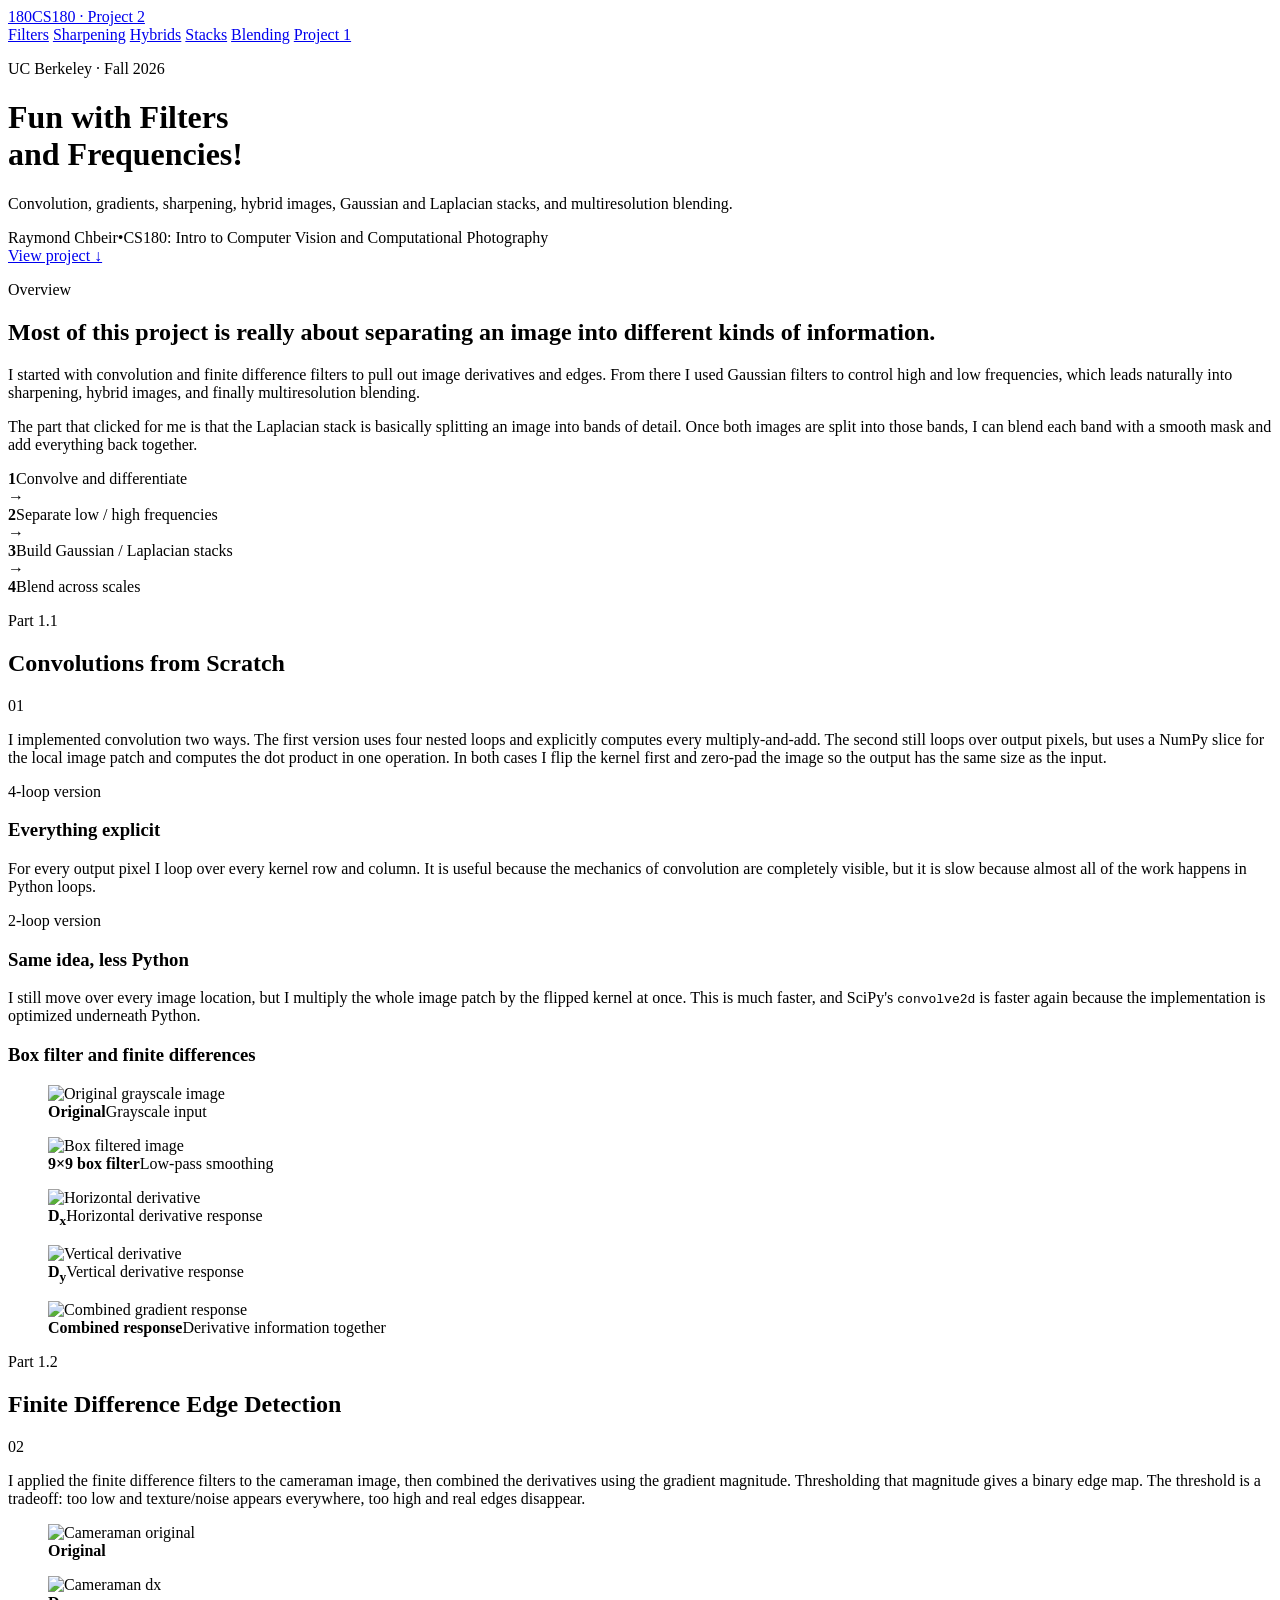
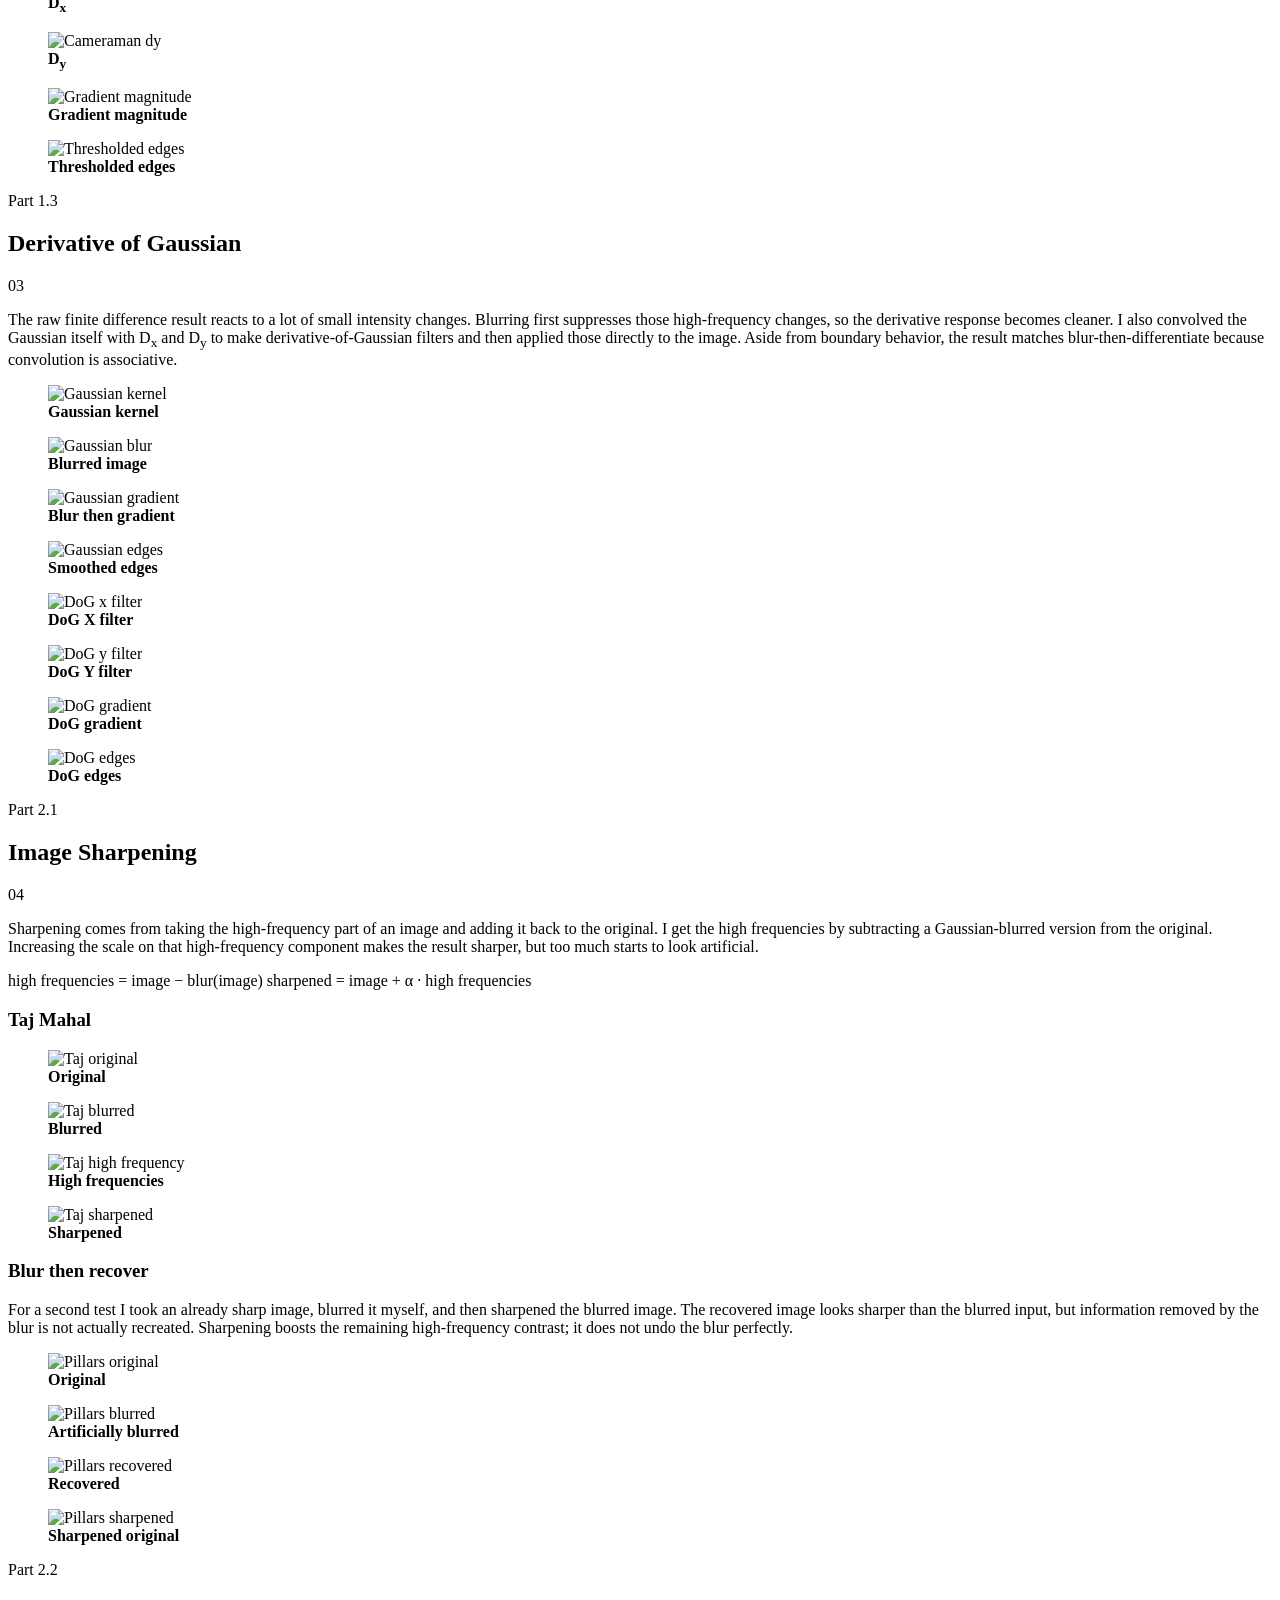
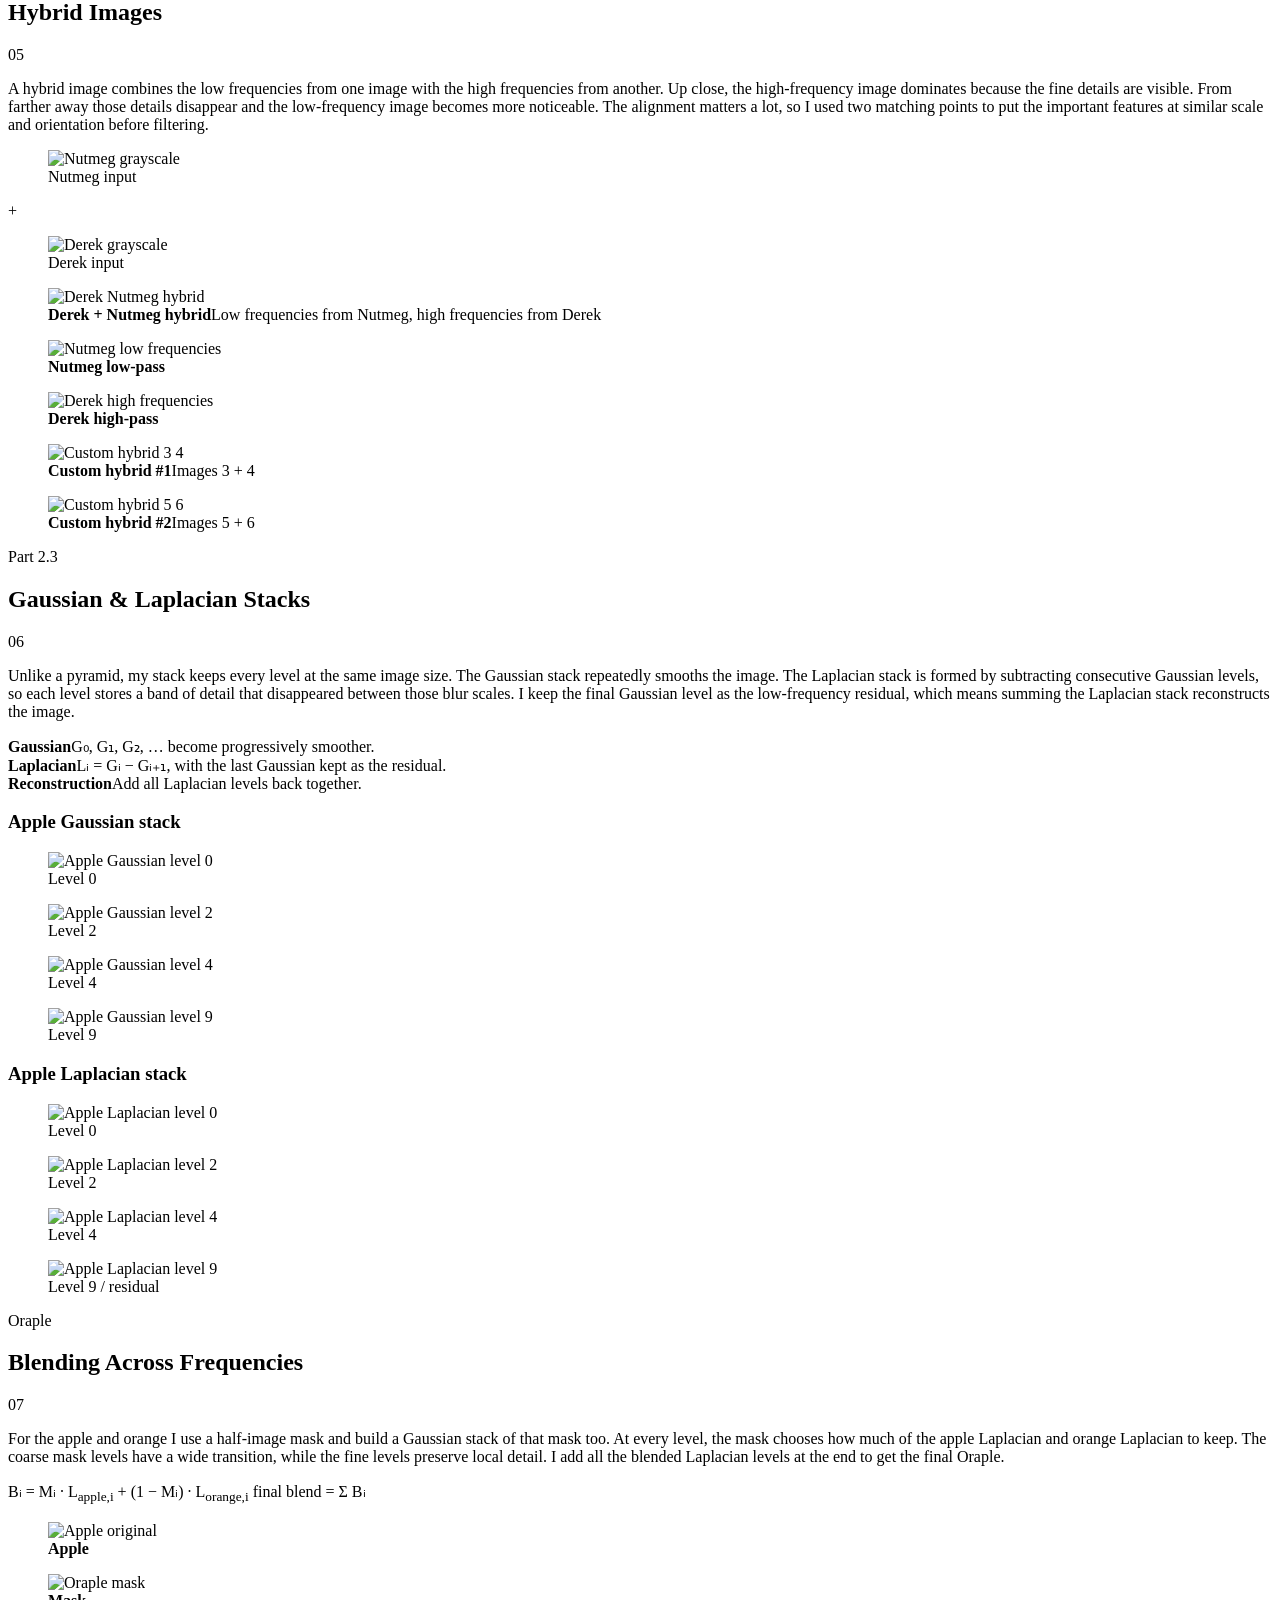
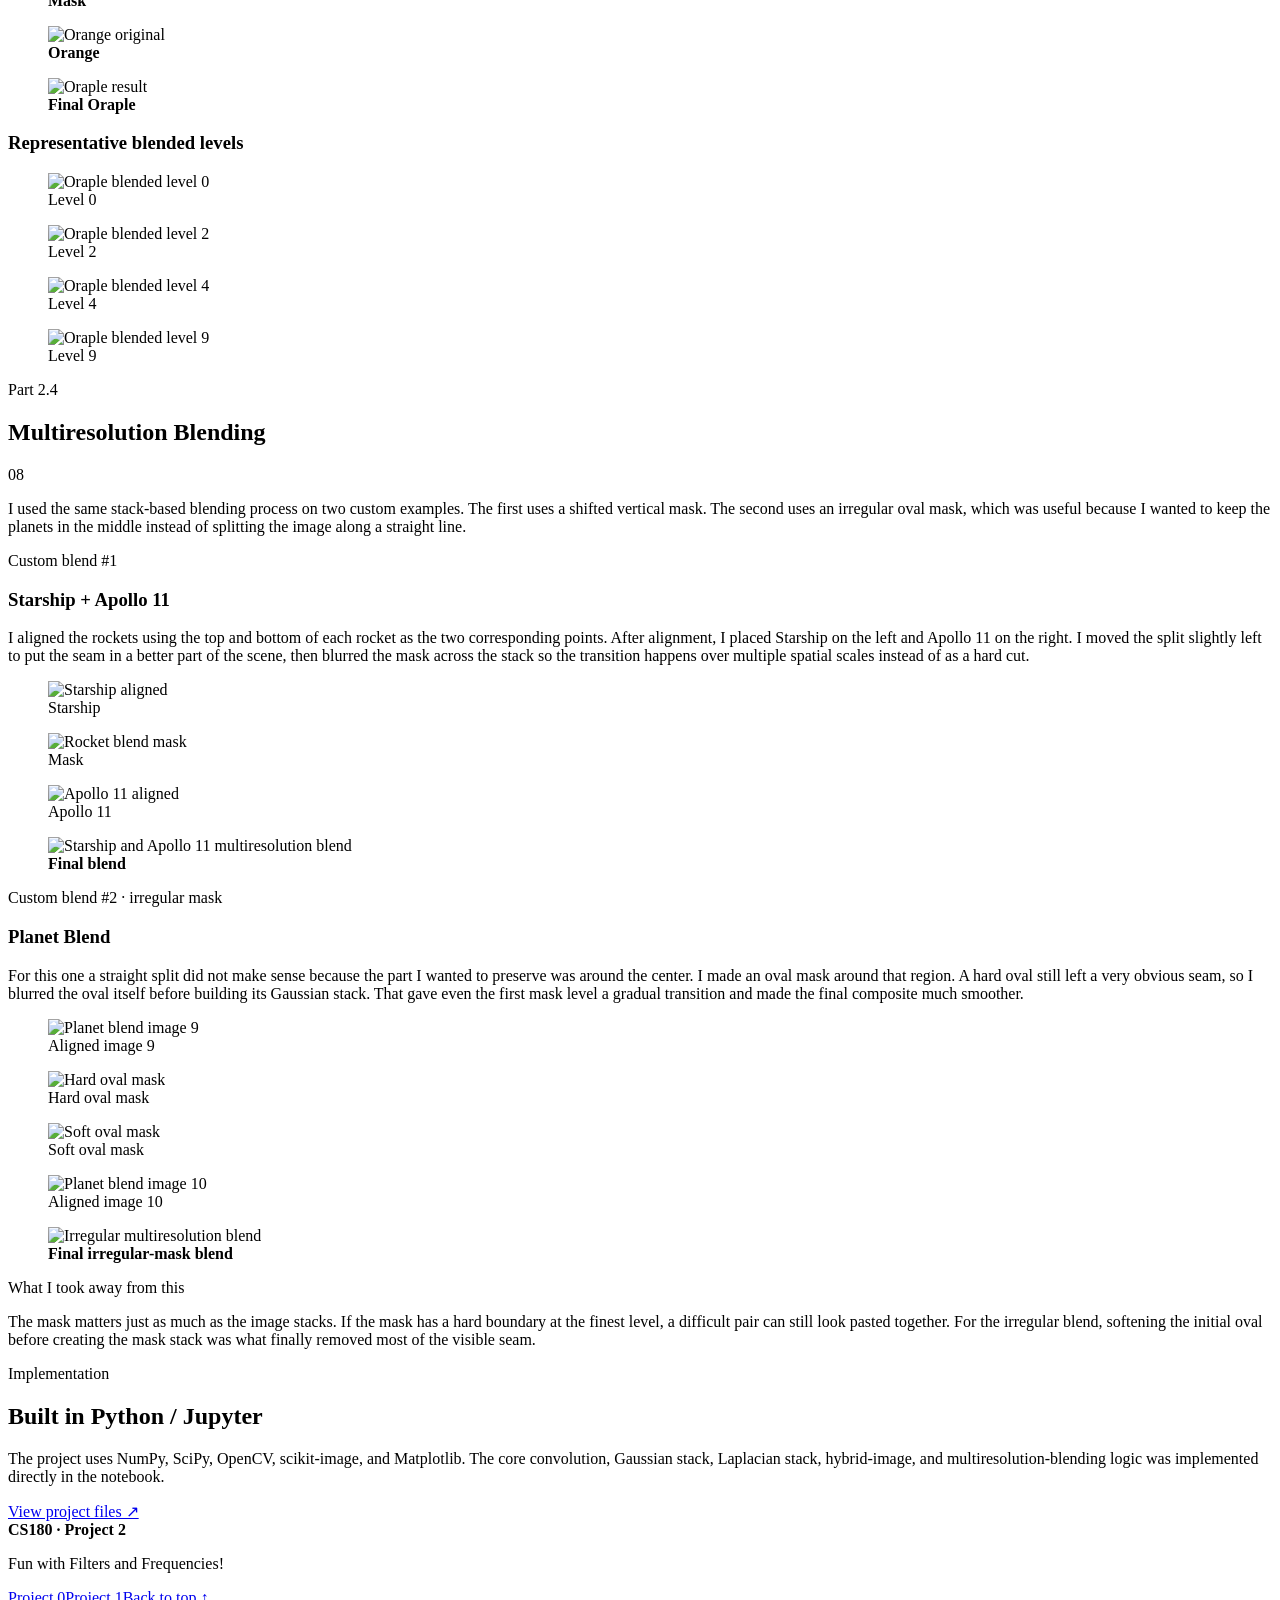
==== proj2/index.html @ 76d24fbe "Add Project 2 writeup site" ====
<!doctype html>
<html lang="en">
<head>
  <meta charset="utf-8">
  <meta name="viewport" content="width=device-width, initial-scale=1">
  <meta name="description" content="Raymond Chbeir — CS180 Project 2: Fun with Filters and Frequencies">
  <title>CS180 Project 2 — Raymond Chbeir</title>
  <link rel="preconnect" href="https://fonts.googleapis.com">
  <link rel="preconnect" href="https://fonts.gstatic.com" crossorigin>
  <link href="https://fonts.googleapis.com/css2?family=DM+Sans:wght@400;500;600;700&family=Playfair+Display:wght@600;700&display=swap" rel="stylesheet">
  <link rel="stylesheet" href="styles.css">
</head>
<body>
<header class="hero" id="top">
  <nav class="nav shell">
    <a class="brand" href="#top"><span class="brand-mark">180</span><span>CS180 · Project 2</span></a>
    <div class="nav-links">
      <a href="#part1">Filters</a>
      <a href="#part21">Sharpening</a>
      <a href="#hybrids">Hybrids</a>
      <a href="#stacks">Stacks</a>
      <a href="#blending">Blending</a>
      <a href="../proj1/">Project 1</a>
    </div>
  </nav>

  <div class="hero-content shell">
    <p class="eyebrow">UC Berkeley · Fall 2026</p>
    <h1>Fun with Filters<br>and Frequencies!</h1>
    <p class="lede">Convolution, gradients, sharpening, hybrid images, Gaussian and Laplacian stacks, and multiresolution blending.</p>
    <div class="hero-meta"><span>Raymond Chbeir</span><span class="dot">•</span><span>CS180: Intro to Computer Vision and Computational Photography</span></div>
    <a class="scroll-btn" href="#overview">View project ↓</a>
  </div>
  <div class="hero-orb orb-one"></div><div class="hero-orb orb-two"></div>
</header>

<main>
<section class="intro shell" id="overview">
  <p class="section-kicker">Overview</p>
  <div class="intro-grid">
    <h2>Most of this project is really about separating an image into different kinds of information.</h2>
    <div>
      <p>I started with convolution and finite difference filters to pull out image derivatives and edges. From there I used Gaussian filters to control high and low frequencies, which leads naturally into sharpening, hybrid images, and finally multiresolution blending.</p>
      <p>The part that clicked for me is that the Laplacian stack is basically splitting an image into bands of detail. Once both images are split into those bands, I can blend each band with a smooth mask and add everything back together.</p>
    </div>
  </div>
  <div class="pipeline">
    <div><strong>1</strong><span>Convolve and differentiate</span></div>
    <div class="arrow">→</div>
    <div><strong>2</strong><span>Separate low / high frequencies</span></div>
    <div class="arrow">→</div>
    <div><strong>3</strong><span>Build Gaussian / Laplacian stacks</span></div>
    <div class="arrow">→</div>
    <div><strong>4</strong><span>Blend across scales</span></div>
  </div>
</section>

<section class="project-section" id="part1">
  <div class="shell">
    <div class="section-heading"><div><p class="section-kicker">Part 1.1</p><h2>Convolutions from Scratch</h2></div><span class="section-number">01</span></div>
    <p class="section-copy">I implemented convolution two ways. The first version uses four nested loops and explicitly computes every multiply-and-add. The second still loops over output pixels, but uses a NumPy slice for the local image patch and computes the dot product in one operation. In both cases I flip the kernel first and zero-pad the image so the output has the same size as the input.</p>

    <div class="method-grid">
      <article class="method-card">
        <p class="mini-label">4-loop version</p>
        <h3>Everything explicit</h3>
        <p>For every output pixel I loop over every kernel row and column. It is useful because the mechanics of convolution are completely visible, but it is slow because almost all of the work happens in Python loops.</p>
      </article>
      <article class="method-card">
        <p class="mini-label">2-loop version</p>
        <h3>Same idea, less Python</h3>
        <p>I still move over every image location, but I multiply the whole image patch by the flipped kernel at once. This is much faster, and SciPy's <code>convolve2d</code> is faster again because the implementation is optimized underneath Python.</p>
      </article>
    </div>

    <h3 class="subhead">Box filter and finite differences</h3>
    <div class="result-grid five-grid">
      <figure class="result-card"><img src="images/original.png" alt="Original grayscale image"><figcaption><strong>Original</strong><span>Grayscale input</span></figcaption></figure>
      <figure class="result-card"><img src="images/box_filter.png" alt="Box filtered image"><figcaption><strong>9×9 box filter</strong><span>Low-pass smoothing</span></figcaption></figure>
      <figure class="result-card"><img src="images/dx.png" alt="Horizontal derivative"><figcaption><strong>D<sub>x</sub></strong><span>Horizontal derivative response</span></figcaption></figure>
      <figure class="result-card"><img src="images/dy.png" alt="Vertical derivative"><figcaption><strong>D<sub>y</sub></strong><span>Vertical derivative response</span></figcaption></figure>
      <figure class="result-card"><img src="images/dx+dy.png" alt="Combined gradient response"><figcaption><strong>Combined response</strong><span>Derivative information together</span></figcaption></figure>
    </div>
  </div>
</section>

<section class="project-section alt" id="edges">
  <div class="shell">
    <div class="section-heading"><div><p class="section-kicker">Part 1.2</p><h2>Finite Difference Edge Detection</h2></div><span class="section-number">02</span></div>
    <p class="section-copy">I applied the finite difference filters to the cameraman image, then combined the derivatives using the gradient magnitude. Thresholding that magnitude gives a binary edge map. The threshold is a tradeoff: too low and texture/noise appears everywhere, too high and real edges disappear.</p>
    <div class="result-grid">
      <figure class="result-card"><img src="images/cameraman_original.png" alt="Cameraman original"><figcaption><strong>Original</strong></figcaption></figure>
      <figure class="result-card"><img src="images/cameraman_dx.png" alt="Cameraman dx"><figcaption><strong>D<sub>x</sub></strong></figcaption></figure>
      <figure class="result-card"><img src="images/cameraman_dy.png" alt="Cameraman dy"><figcaption><strong>D<sub>y</sub></strong></figcaption></figure>
      <figure class="result-card"><img src="images/cameraman_gradient.png" alt="Gradient magnitude"><figcaption><strong>Gradient magnitude</strong></figcaption></figure>
      <figure class="result-card"><img src="images/cameraman_edges.png" alt="Thresholded edges"><figcaption><strong>Thresholded edges</strong></figcaption></figure>
    </div>
  </div>
</section>

<section class="project-section dark" id="dog">
  <div class="shell">
    <div class="section-heading light-heading"><div><p class="section-kicker gold">Part 1.3</p><h2>Derivative of Gaussian</h2></div><span class="section-number">03</span></div>
    <p class="section-copy light-copy">The raw finite difference result reacts to a lot of small intensity changes. Blurring first suppresses those high-frequency changes, so the derivative response becomes cleaner. I also convolved the Gaussian itself with D<sub>x</sub> and D<sub>y</sub> to make derivative-of-Gaussian filters and then applied those directly to the image. Aside from boundary behavior, the result matches blur-then-differentiate because convolution is associative.</p>

    <div class="result-grid dark-grid">
      <figure class="result-card"><img src="images/gaussian_kernel.png" alt="Gaussian kernel"><figcaption><strong>Gaussian kernel</strong></figcaption></figure>
      <figure class="result-card"><img src="images/gaussian_blur.png" alt="Gaussian blur"><figcaption><strong>Blurred image</strong></figcaption></figure>
      <figure class="result-card"><img src="images/gaussian_gradient.png" alt="Gaussian gradient"><figcaption><strong>Blur then gradient</strong></figcaption></figure>
      <figure class="result-card"><img src="images/gaussian_edges.png" alt="Gaussian edges"><figcaption><strong>Smoothed edges</strong></figcaption></figure>
      <figure class="result-card"><img src="images/dog_x_filter.png" alt="DoG x filter"><figcaption><strong>DoG X filter</strong></figcaption></figure>
      <figure class="result-card"><img src="images/dog_y_filter.png" alt="DoG y filter"><figcaption><strong>DoG Y filter</strong></figcaption></figure>
      <figure class="result-card"><img src="images/dog_gradient.png" alt="DoG gradient"><figcaption><strong>DoG gradient</strong></figcaption></figure>
      <figure class="result-card"><img src="images/dog_edges.png" alt="DoG edges"><figcaption><strong>DoG edges</strong></figcaption></figure>
    </div>
  </div>
</section>

<section class="project-section" id="part21">
  <div class="shell">
    <div class="section-heading"><div><p class="section-kicker">Part 2.1</p><h2>Image Sharpening</h2></div><span class="section-number">04</span></div>
    <p class="section-copy">Sharpening comes from taking the high-frequency part of an image and adding it back to the original. I get the high frequencies by subtracting a Gaussian-blurred version from the original. Increasing the scale on that high-frequency component makes the result sharper, but too much starts to look artificial.</p>

    <div class="formula-card">
      <span>high frequencies = image − blur(image)</span>
      <span>sharpened = image + α · high frequencies</span>
    </div>

    <h3 class="subhead">Taj Mahal</h3>
    <div class="result-grid four-grid">
      <figure class="result-card"><img src="images/taj_original.png" alt="Taj original"><figcaption><strong>Original</strong></figcaption></figure>
      <figure class="result-card"><img src="images/taj_blurred.png" alt="Taj blurred"><figcaption><strong>Blurred</strong></figcaption></figure>
      <figure class="result-card"><img src="images/taj_high_frequency.png" alt="Taj high frequency"><figcaption><strong>High frequencies</strong></figcaption></figure>
      <figure class="result-card"><img src="images/taj_sharpened.png" alt="Taj sharpened"><figcaption><strong>Sharpened</strong></figcaption></figure>
    </div>

    <h3 class="subhead spaced">Blur then recover</h3>
    <p class="section-copy">For a second test I took an already sharp image, blurred it myself, and then sharpened the blurred image. The recovered image looks sharper than the blurred input, but information removed by the blur is not actually recreated. Sharpening boosts the remaining high-frequency contrast; it does not undo the blur perfectly.</p>
    <div class="result-grid four-grid">
      <figure class="result-card"><img src="images/pillars_original.png" alt="Pillars original"><figcaption><strong>Original</strong></figcaption></figure>
      <figure class="result-card"><img src="images/pillars_blurred.png" alt="Pillars blurred"><figcaption><strong>Artificially blurred</strong></figcaption></figure>
      <figure class="result-card"><img src="images/pillars_recovered.png" alt="Pillars recovered"><figcaption><strong>Recovered</strong></figcaption></figure>
      <figure class="result-card"><img src="images/pillars_sharpened.png" alt="Pillars sharpened"><figcaption><strong>Sharpened original</strong></figcaption></figure>
    </div>
  </div>
</section>

<section class="project-section alt" id="hybrids">
  <div class="shell">
    <div class="section-heading"><div><p class="section-kicker">Part 2.2</p><h2>Hybrid Images</h2></div><span class="section-number">05</span></div>
    <p class="section-copy">A hybrid image combines the low frequencies from one image with the high frequencies from another. Up close, the high-frequency image dominates because the fine details are visible. From farther away those details disappear and the low-frequency image becomes more noticeable. The alignment matters a lot, so I used two matching points to put the important features at similar scale and orientation before filtering.</p>

    <div class="hybrid-feature">
      <div class="hybrid-inputs">
        <figure><img src="images/nutmeg_gray.png" alt="Nutmeg grayscale"><figcaption>Nutmeg input</figcaption></figure>
        <span>+</span>
        <figure><img src="images/derek_gray.png" alt="Derek grayscale"><figcaption>Derek input</figcaption></figure>
      </div>
      <figure class="hybrid-main"><img src="images/derek_nutmeg_hybrid.png" alt="Derek Nutmeg hybrid"><figcaption><strong>Derek + Nutmeg hybrid</strong><span>Low frequencies from Nutmeg, high frequencies from Derek</span></figcaption></figure>
    </div>

    <div class="result-grid hybrid-grid">
      <figure class="result-card"><img src="images/nutmeg_low.png" alt="Nutmeg low frequencies"><figcaption><strong>Nutmeg low-pass</strong></figcaption></figure>
      <figure class="result-card"><img src="images/derek_high.png" alt="Derek high frequencies"><figcaption><strong>Derek high-pass</strong></figcaption></figure>
      <figure class="result-card"><img src="images/hybrid34.png" alt="Custom hybrid 3 4"><figcaption><strong>Custom hybrid #1</strong><span>Images 3 + 4</span></figcaption></figure>
      <figure class="result-card"><img src="images/hybrid56.png" alt="Custom hybrid 5 6"><figcaption><strong>Custom hybrid #2</strong><span>Images 5 + 6</span></figcaption></figure>
    </div>
  </div>
</section>

<section class="project-section dark" id="stacks">
  <div class="shell">
    <div class="section-heading light-heading"><div><p class="section-kicker gold">Part 2.3</p><h2>Gaussian & Laplacian Stacks</h2></div><span class="section-number">06</span></div>
    <p class="section-copy light-copy">Unlike a pyramid, my stack keeps every level at the same image size. The Gaussian stack repeatedly smooths the image. The Laplacian stack is formed by subtracting consecutive Gaussian levels, so each level stores a band of detail that disappeared between those blur scales. I keep the final Gaussian level as the low-frequency residual, which means summing the Laplacian stack reconstructs the image.</p>

    <div class="stack-explain">
      <div><strong>Gaussian</strong><span>G₀, G₁, G₂, … become progressively smoother.</span></div>
      <div><strong>Laplacian</strong><span>Lᵢ = Gᵢ − Gᵢ₊₁, with the last Gaussian kept as the residual.</span></div>
      <div><strong>Reconstruction</strong><span>Add all Laplacian levels back together.</span></div>
    </div>

    <h3 class="subhead light-subhead">Apple Gaussian stack</h3>
    <div class="level-strip">
      <figure><img src="images/apple_gaussian_0.png" alt="Apple Gaussian level 0"><figcaption>Level 0</figcaption></figure>
      <figure><img src="images/apple_gaussian_2.png" alt="Apple Gaussian level 2"><figcaption>Level 2</figcaption></figure>
      <figure><img src="images/apple_gaussian_4.png" alt="Apple Gaussian level 4"><figcaption>Level 4</figcaption></figure>
      <figure><img src="images/apple_gaussian_9.png" alt="Apple Gaussian level 9"><figcaption>Level 9</figcaption></figure>
    </div>

    <h3 class="subhead light-subhead">Apple Laplacian stack</h3>
    <div class="level-strip">
      <figure><img src="images/apple_laplacian_0.png" alt="Apple Laplacian level 0"><figcaption>Level 0</figcaption></figure>
      <figure><img src="images/apple_laplacian_2.png" alt="Apple Laplacian level 2"><figcaption>Level 2</figcaption></figure>
      <figure><img src="images/apple_laplacian_4.png" alt="Apple Laplacian level 4"><figcaption>Level 4</figcaption></figure>
      <figure><img src="images/apple_laplacian_9.png" alt="Apple Laplacian level 9"><figcaption>Level 9 / residual</figcaption></figure>
    </div>
  </div>
</section>

<section class="project-section" id="oraple">
  <div class="shell">
    <div class="section-heading"><div><p class="section-kicker">Oraple</p><h2>Blending Across Frequencies</h2></div><span class="section-number">07</span></div>
    <p class="section-copy">For the apple and orange I use a half-image mask and build a Gaussian stack of that mask too. At every level, the mask chooses how much of the apple Laplacian and orange Laplacian to keep. The coarse mask levels have a wide transition, while the fine levels preserve local detail. I add all the blended Laplacian levels at the end to get the final Oraple.</p>

    <div class="formula-card">
      <span>Bᵢ = Mᵢ · L<sub>apple,i</sub> + (1 − Mᵢ) · L<sub>orange,i</sub></span>
      <span>final blend = Σ Bᵢ</span>
    </div>

    <div class="result-grid oraple-top">
      <figure class="result-card"><img src="images/apple_original.png" alt="Apple original"><figcaption><strong>Apple</strong></figcaption></figure>
      <figure class="result-card"><img src="images/oraple_mask.png" alt="Oraple mask"><figcaption><strong>Mask</strong></figcaption></figure>
      <figure class="result-card"><img src="images/orange_original.png" alt="Orange original"><figcaption><strong>Orange</strong></figcaption></figure>
      <figure class="result-card hero-result"><img src="images/oraple.png" alt="Oraple result"><figcaption><strong>Final Oraple</strong></figcaption></figure>
    </div>

    <h3 class="subhead spaced">Representative blended levels</h3>
    <div class="level-strip light-levels">
      <figure><img src="images/oraple_blended_level_0.png" alt="Oraple blended level 0"><figcaption>Level 0</figcaption></figure>
      <figure><img src="images/oraple_blended_level_2.png" alt="Oraple blended level 2"><figcaption>Level 2</figcaption></figure>
      <figure><img src="images/oraple_blended_level_4.png" alt="Oraple blended level 4"><figcaption>Level 4</figcaption></figure>
      <figure><img src="images/oraple_blended_level_9.png" alt="Oraple blended level 9"><figcaption>Level 9</figcaption></figure>
    </div>
  </div>
</section>

<section class="project-section alt" id="blending">
  <div class="shell">
    <div class="section-heading"><div><p class="section-kicker">Part 2.4</p><h2>Multiresolution Blending</h2></div><span class="section-number">08</span></div>
    <p class="section-copy">I used the same stack-based blending process on two custom examples. The first uses a shifted vertical mask. The second uses an irregular oval mask, which was useful because I wanted to keep the planets in the middle instead of splitting the image along a straight line.</p>

    <article class="blend-case">
      <div class="blend-copy">
        <p class="mini-label">Custom blend #1</p>
        <h3>Starship + Apollo 11</h3>
        <p>I aligned the rockets using the top and bottom of each rocket as the two corresponding points. After alignment, I placed Starship on the left and Apollo 11 on the right. I moved the split slightly left to put the seam in a better part of the scene, then blurred the mask across the stack so the transition happens over multiple spatial scales instead of as a hard cut.</p>
      </div>
      <div class="blend-gallery">
        <figure><img src="images/image8_aligned.png" alt="Starship aligned"><figcaption>Starship</figcaption></figure>
        <figure><img src="images/mask78.png" alt="Rocket blend mask"><figcaption>Mask</figcaption></figure>
        <figure><img src="images/image7_aligned.png" alt="Apollo 11 aligned"><figcaption>Apollo 11</figcaption></figure>
        <figure class="wide-result"><img src="images/blend78.png" alt="Starship and Apollo 11 multiresolution blend"><figcaption><strong>Final blend</strong></figcaption></figure>
      </div>
    </article>

    <article class="blend-case irregular-case">
      <div class="blend-copy">
        <p class="mini-label">Custom blend #2 · irregular mask</p>
        <h3>Planet Blend</h3>
        <p>For this one a straight split did not make sense because the part I wanted to preserve was around the center. I made an oval mask around that region. A hard oval still left a very obvious seam, so I blurred the oval itself before building its Gaussian stack. That gave even the first mask level a gradual transition and made the final composite much smoother.</p>
      </div>
      <div class="blend-gallery planet-gallery">
        <figure><img src="images/image9_aligned.png" alt="Planet blend image 9"><figcaption>Aligned image 9</figcaption></figure>
        <figure><img src="images/mask910_hard.png" alt="Hard oval mask"><figcaption>Hard oval mask</figcaption></figure>
        <figure><img src="images/mask910_soft.png" alt="Soft oval mask"><figcaption>Soft oval mask</figcaption></figure>
        <figure><img src="images/image10_aligned.png" alt="Planet blend image 10"><figcaption>Aligned image 10</figcaption></figure>
        <figure class="wide-result"><img src="images/blend910.png" alt="Irregular multiresolution blend"><figcaption><strong>Final irregular-mask blend</strong></figcaption></figure>
      </div>
    </article>

    <div class="explanation-card">
      <div class="explanation-label">What I took away from this</div>
      <p>The mask matters just as much as the image stacks. If the mask has a hard boundary at the finest level, a difficult pair can still look pasted together. For the irregular blend, softening the initial oval before creating the mask stack was what finally removed most of the visible seam.</p>
    </div>
  </div>
</section>

<section class="code-section">
  <div class="shell code-callout">
    <div>
      <p class="section-kicker">Implementation</p>
      <h2>Built in Python / Jupyter</h2>
      <p>The project uses NumPy, SciPy, OpenCV, scikit-image, and Matplotlib. The core convolution, Gaussian stack, Laplacian stack, hybrid-image, and multiresolution-blending logic was implemented directly in the notebook.</p>
    </div>
    <a class="code-link" href="https://github.com/raymondchbeir/cs180/tree/main/proj2">View project files ↗</a>
  </div>
</section>
</main>

<footer>
  <div class="shell footer-content">
    <div><strong>CS180 · Project 2</strong><p>Fun with Filters and Frequencies!</p></div>
    <div class="footer-links"><a href="../">Project 0</a><a href="../proj1/">Project 1</a><a href="#top">Back to top ↑</a></div>
  </div>
</footer>
</body>
</html>
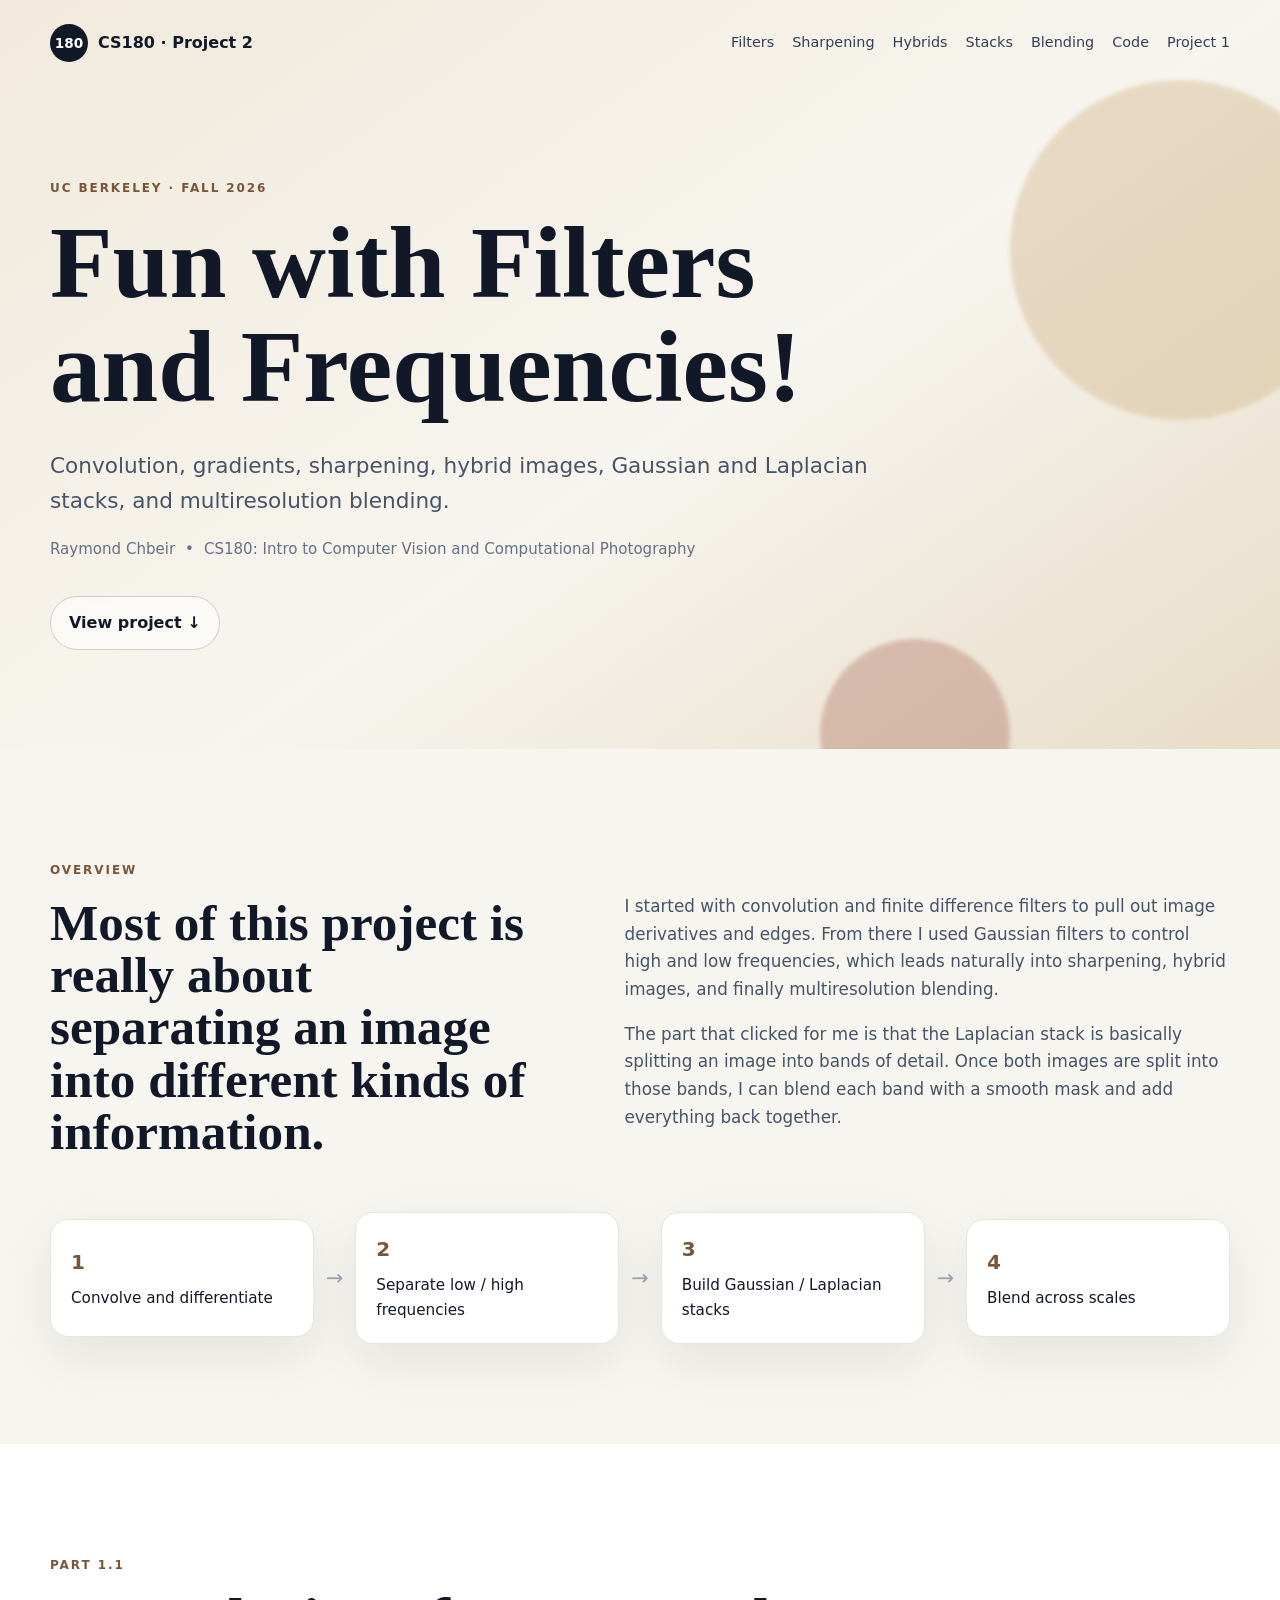
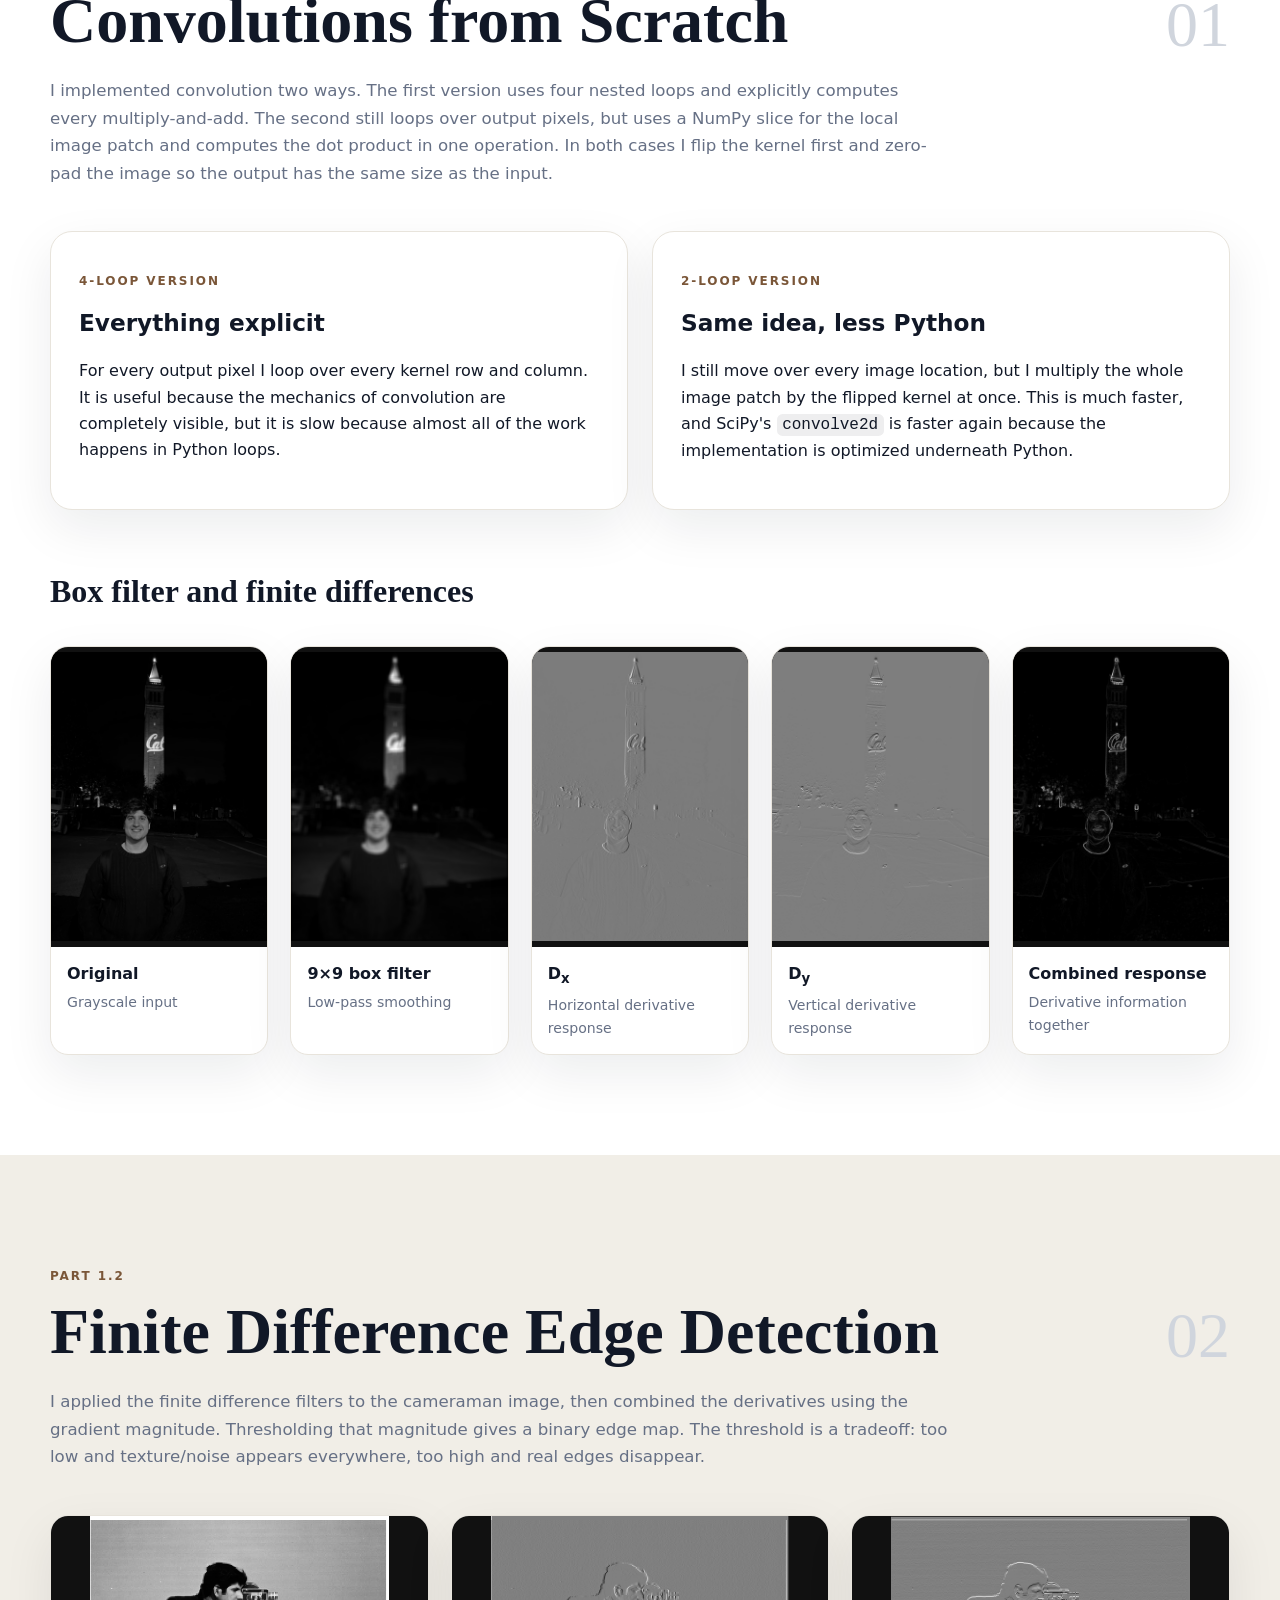
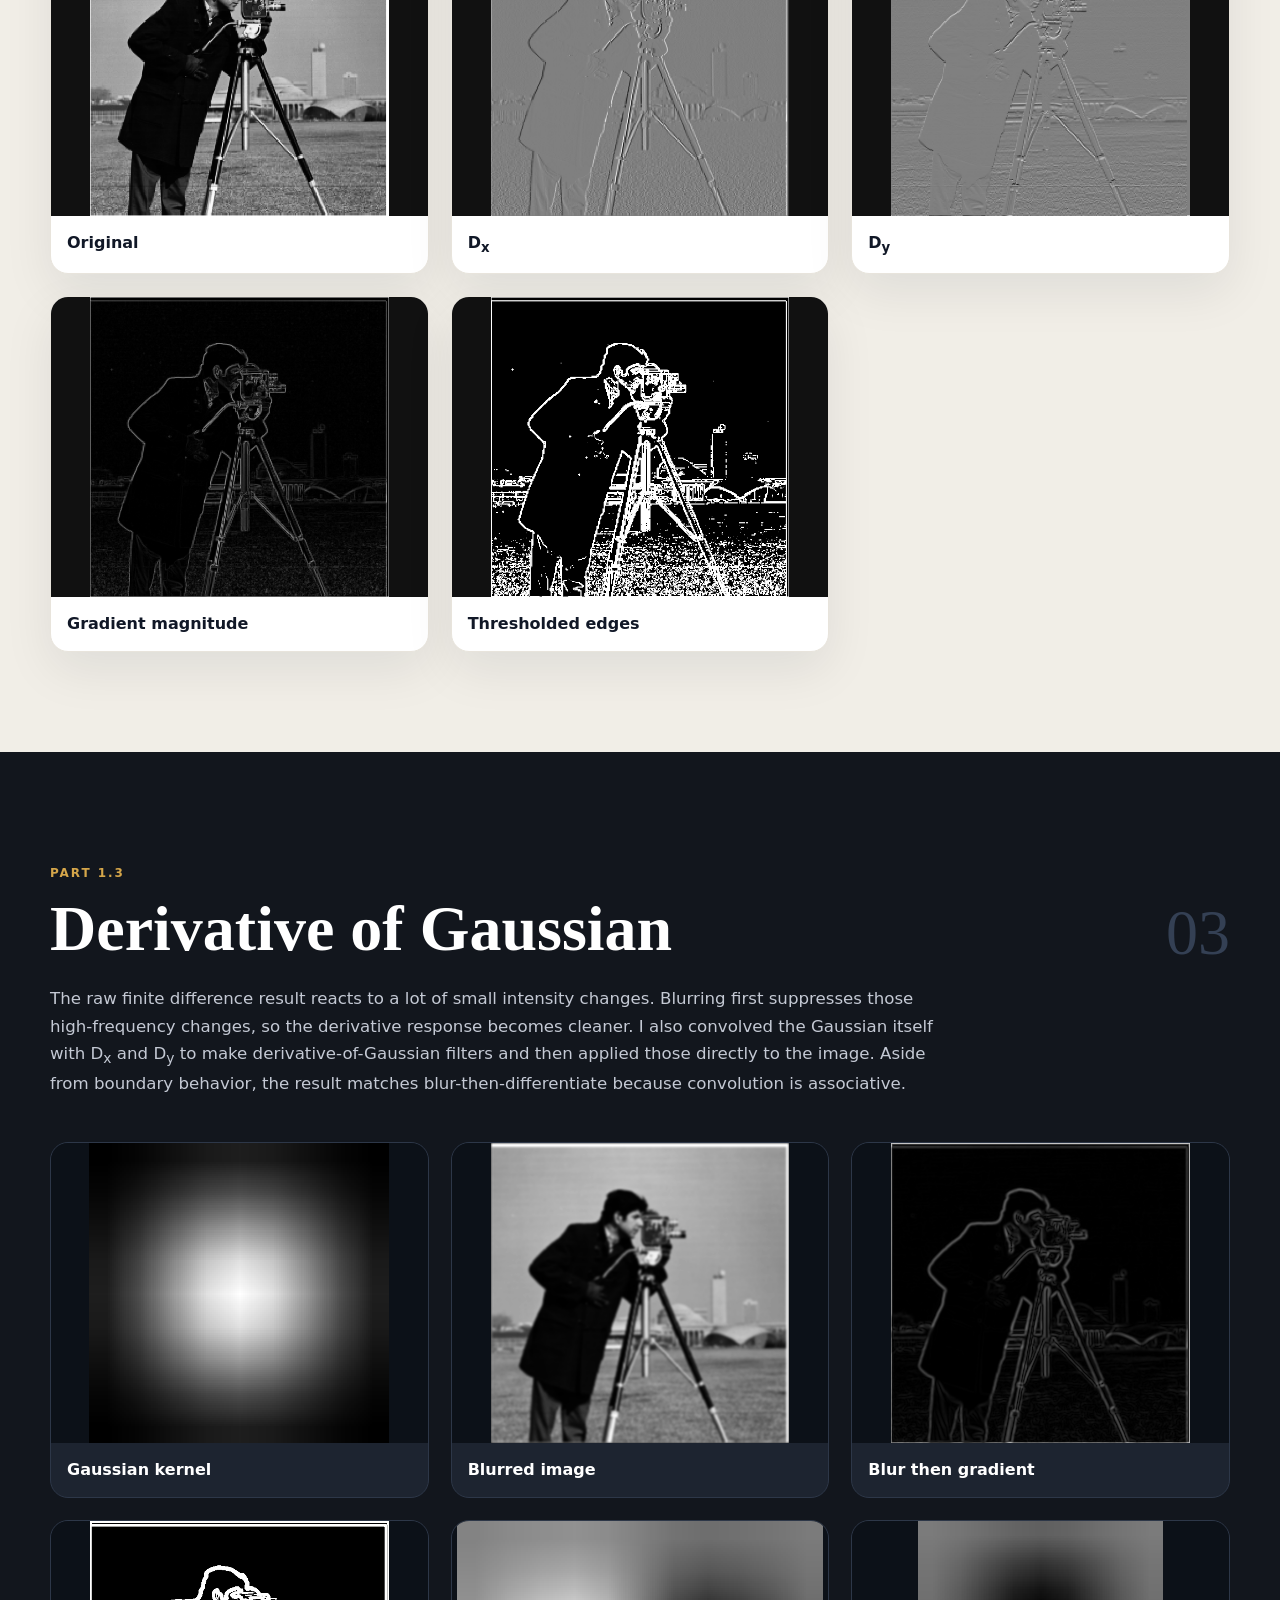
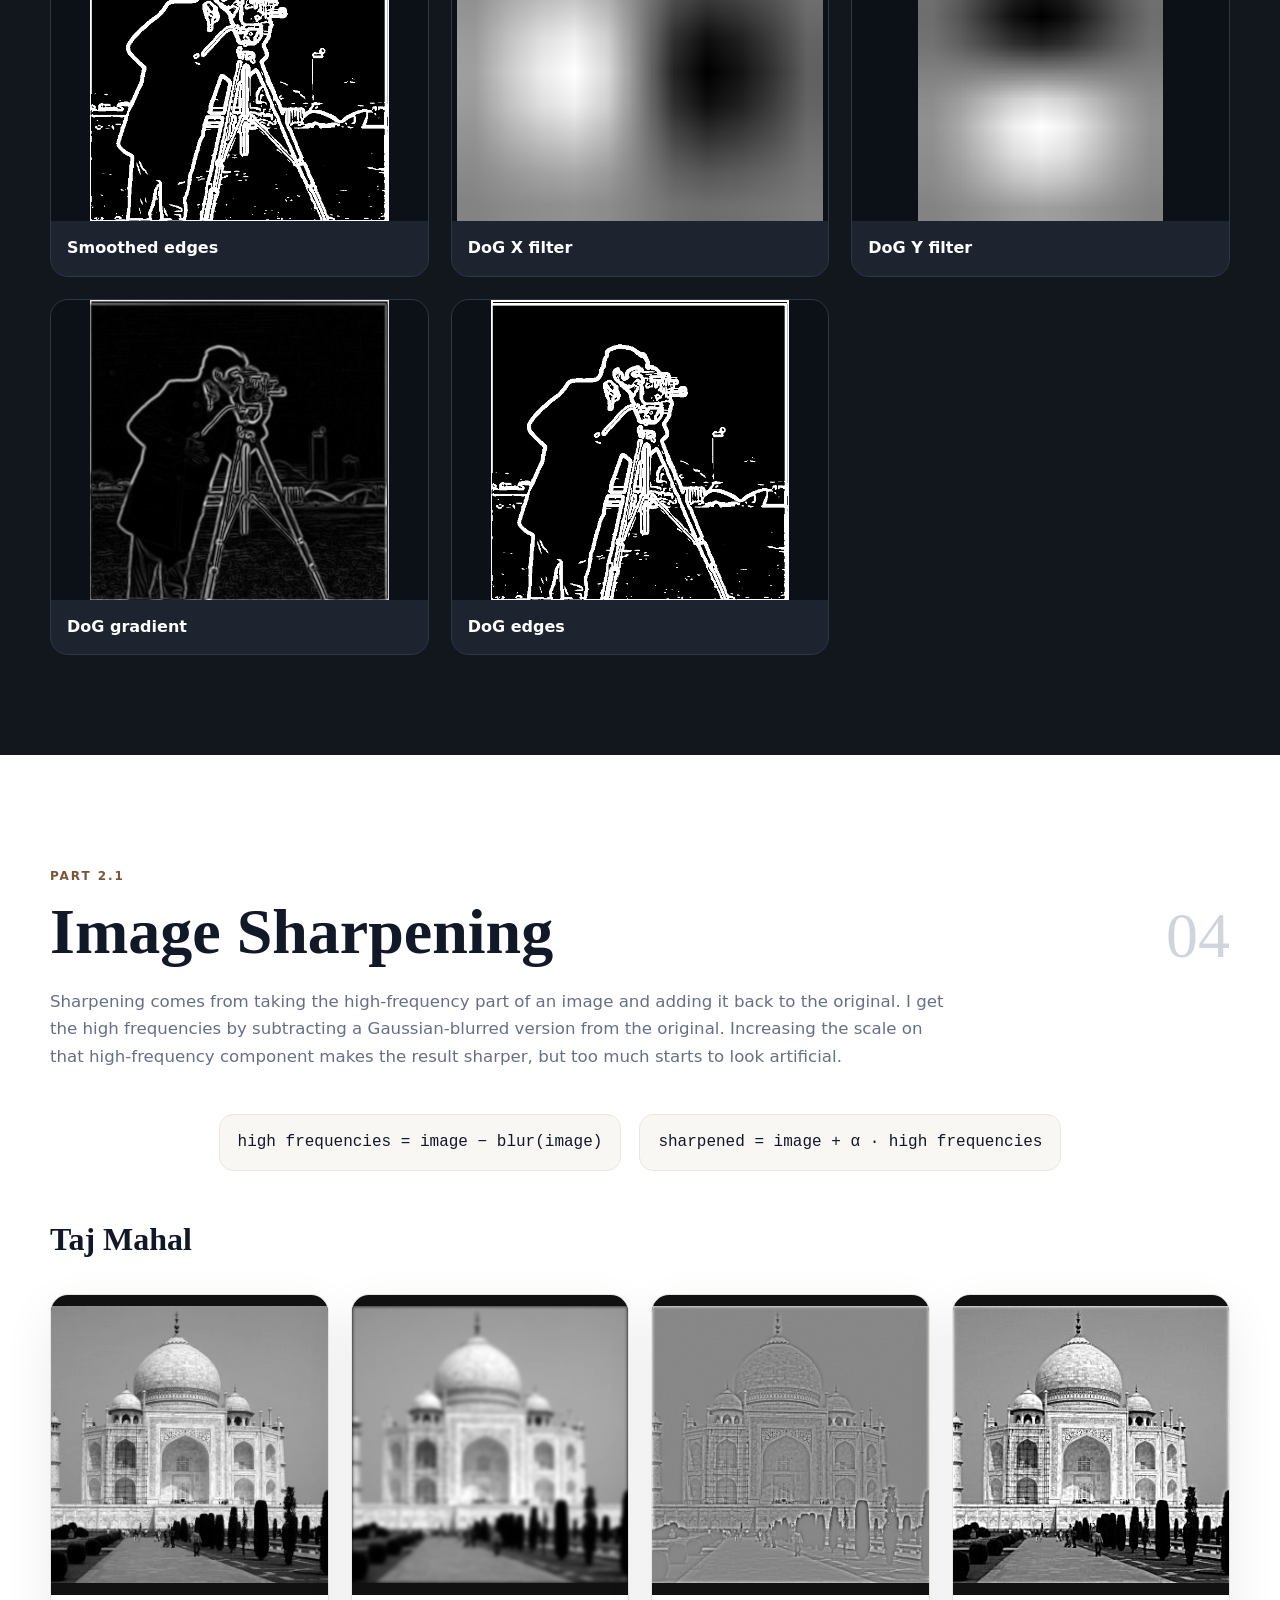
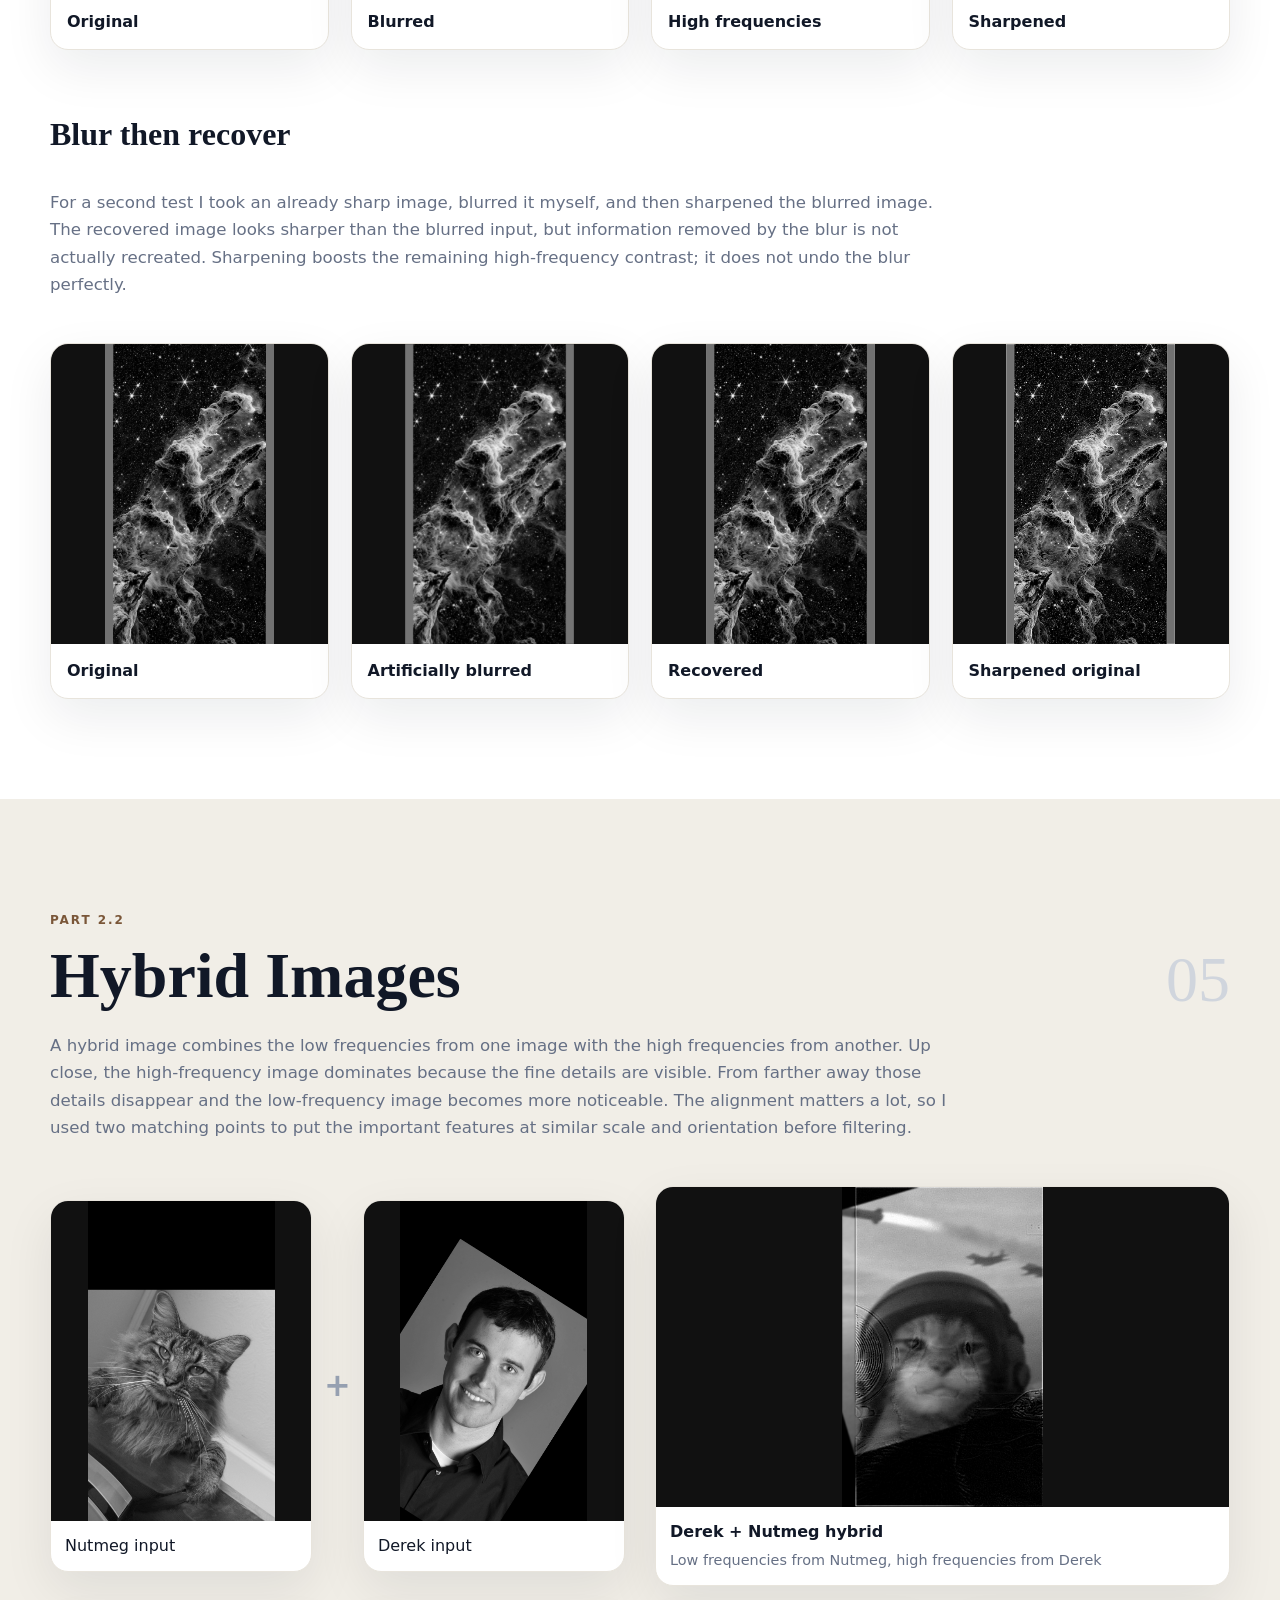
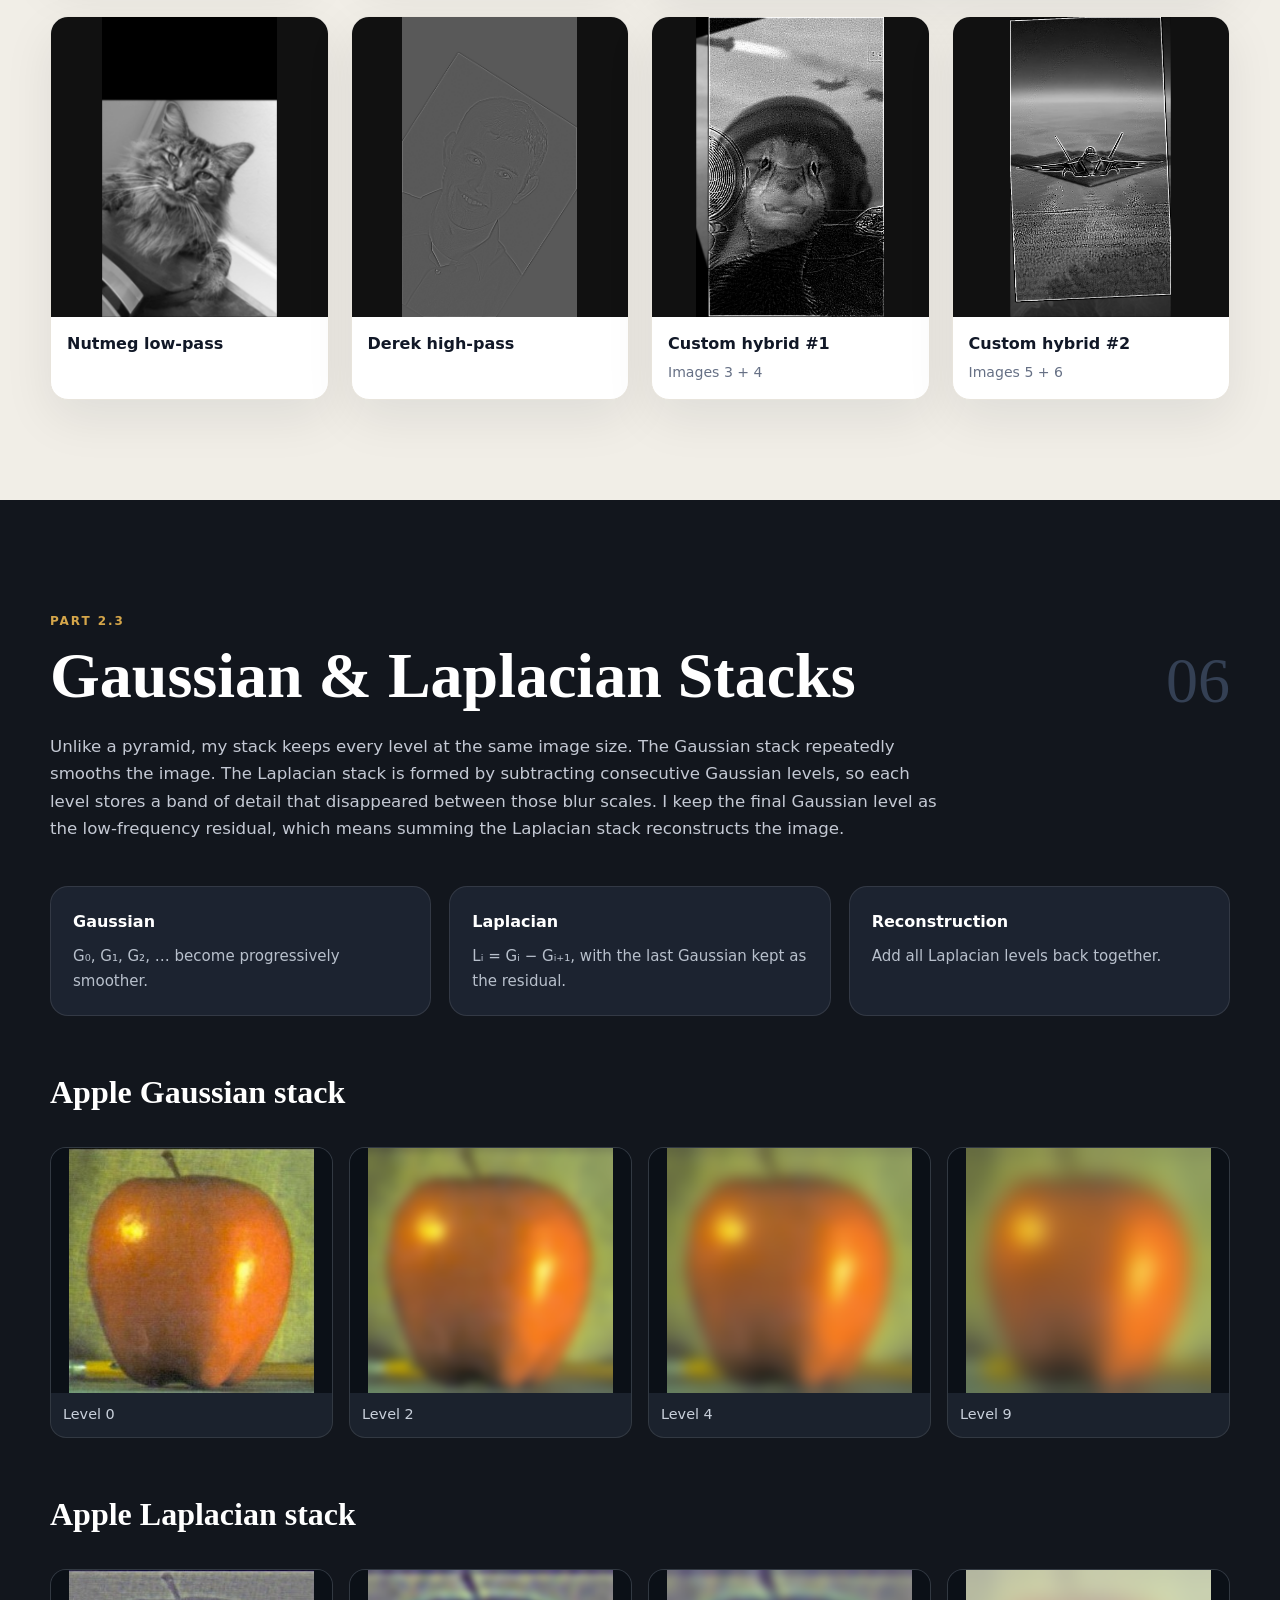
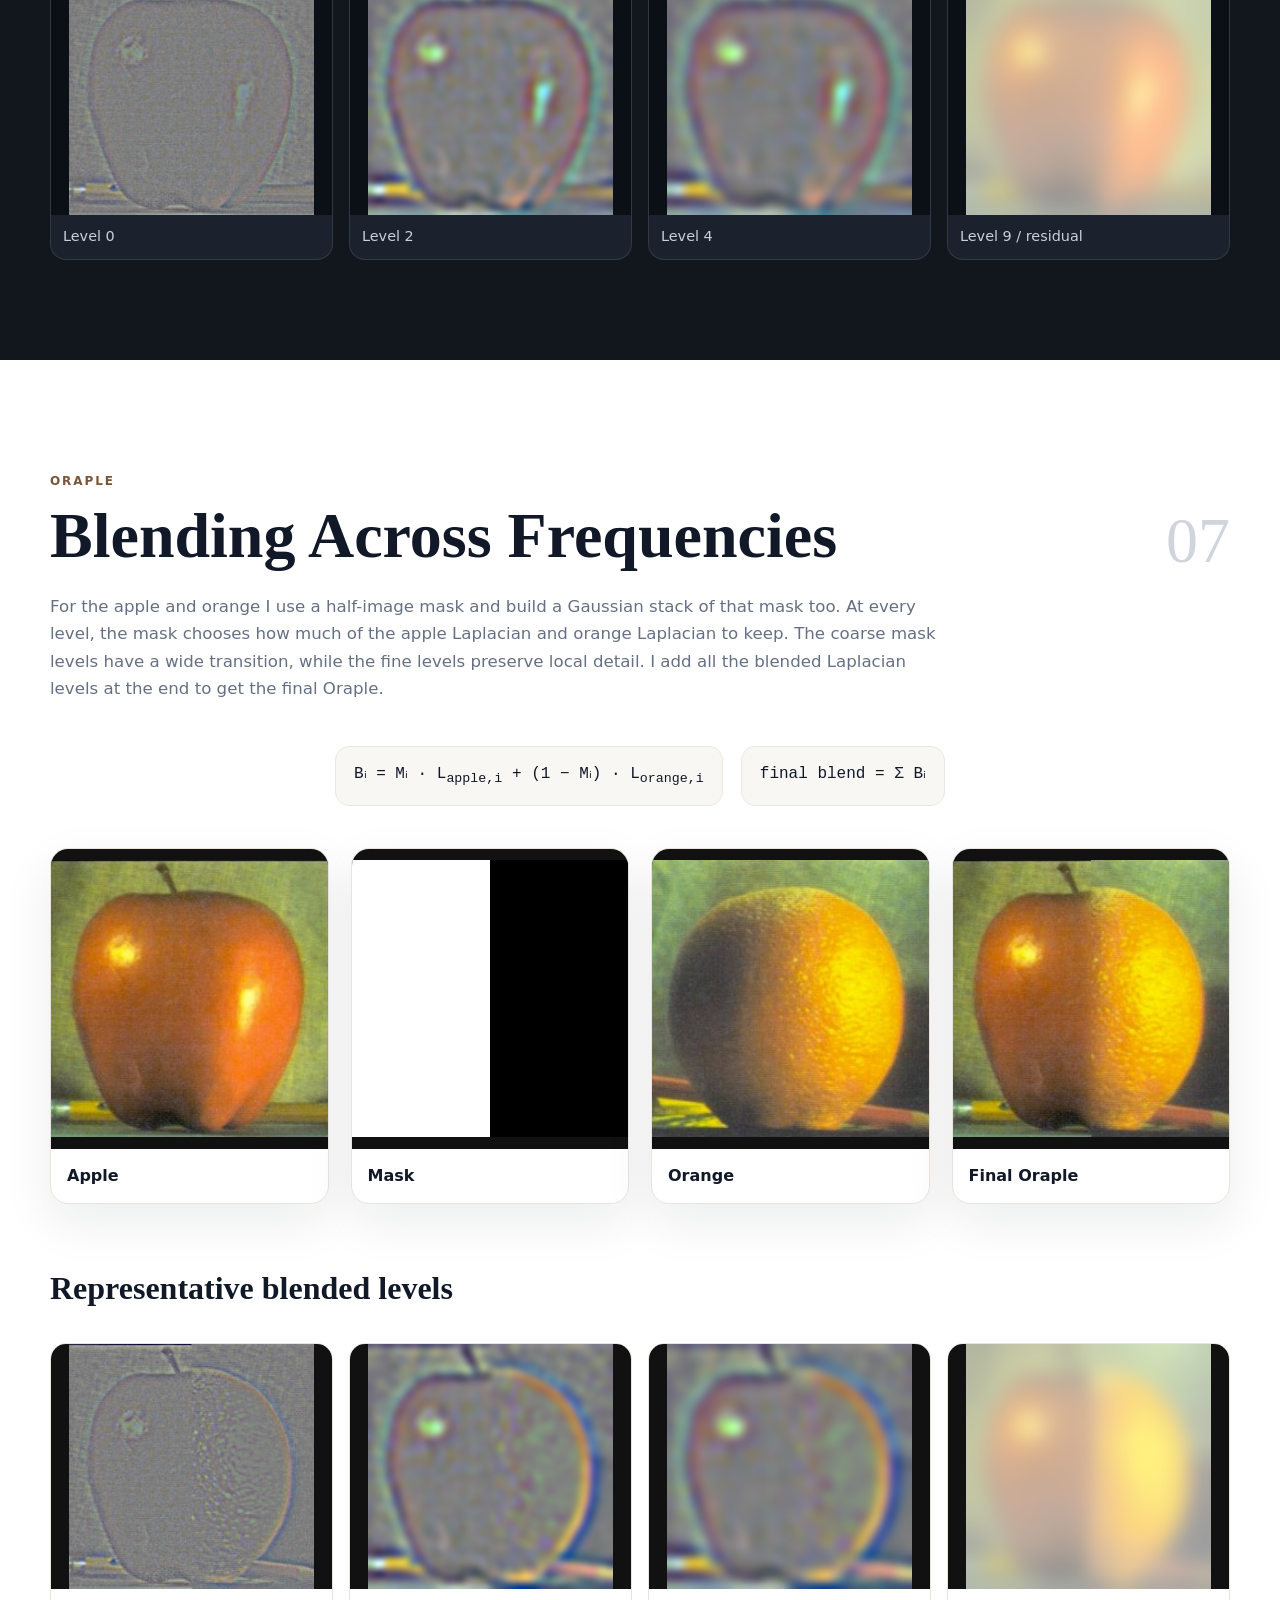
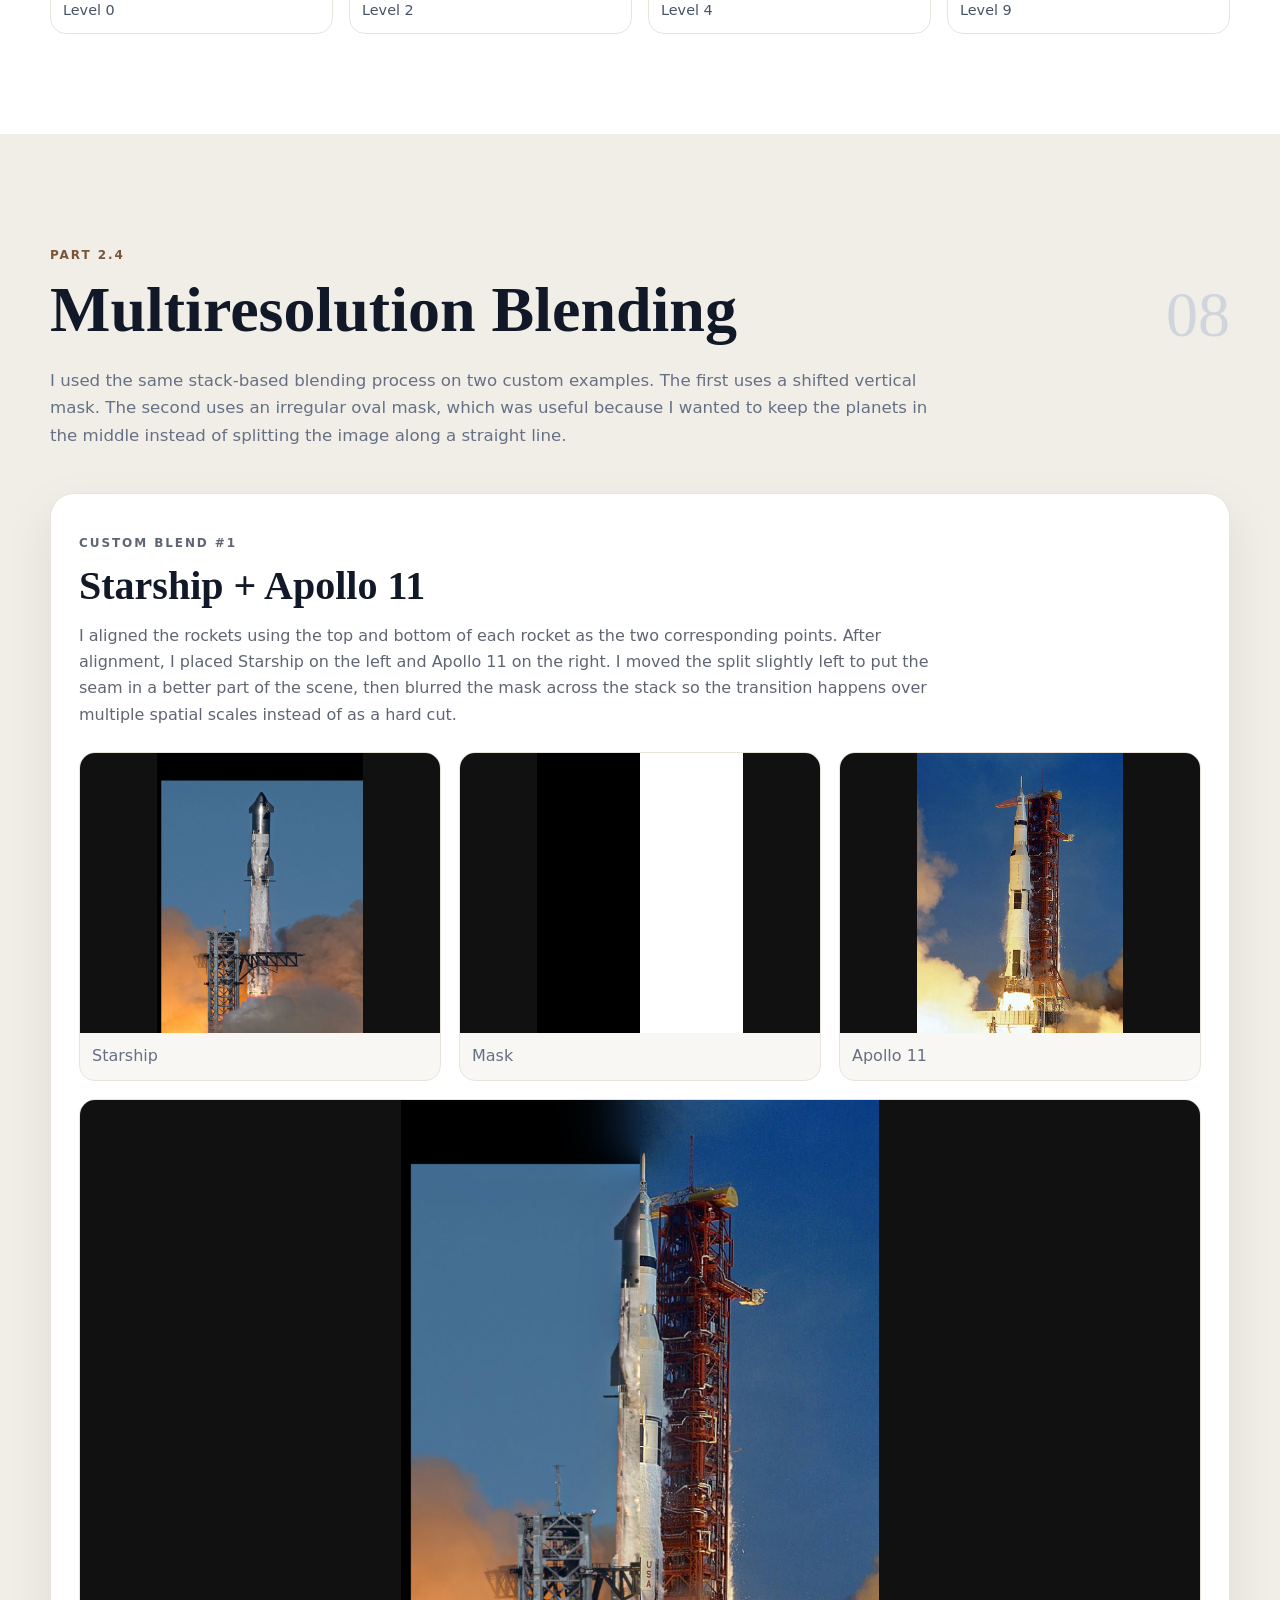
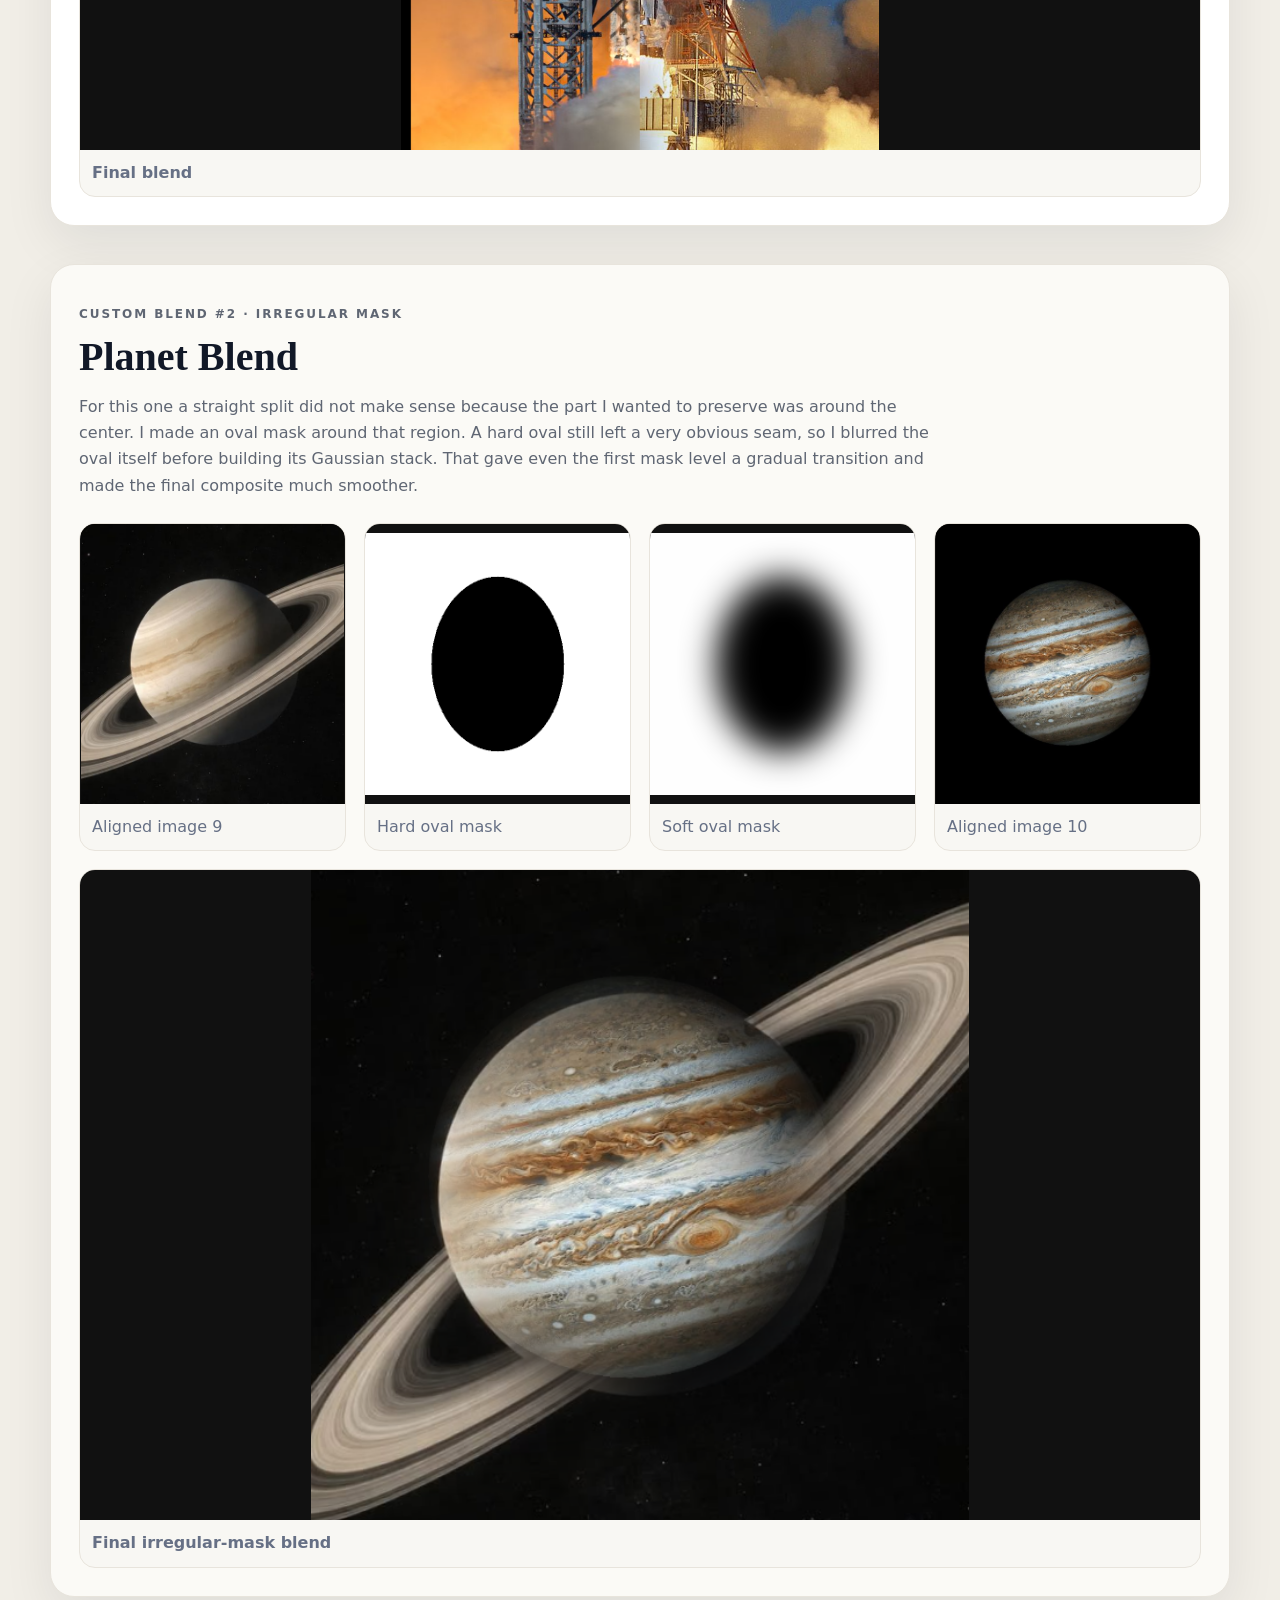
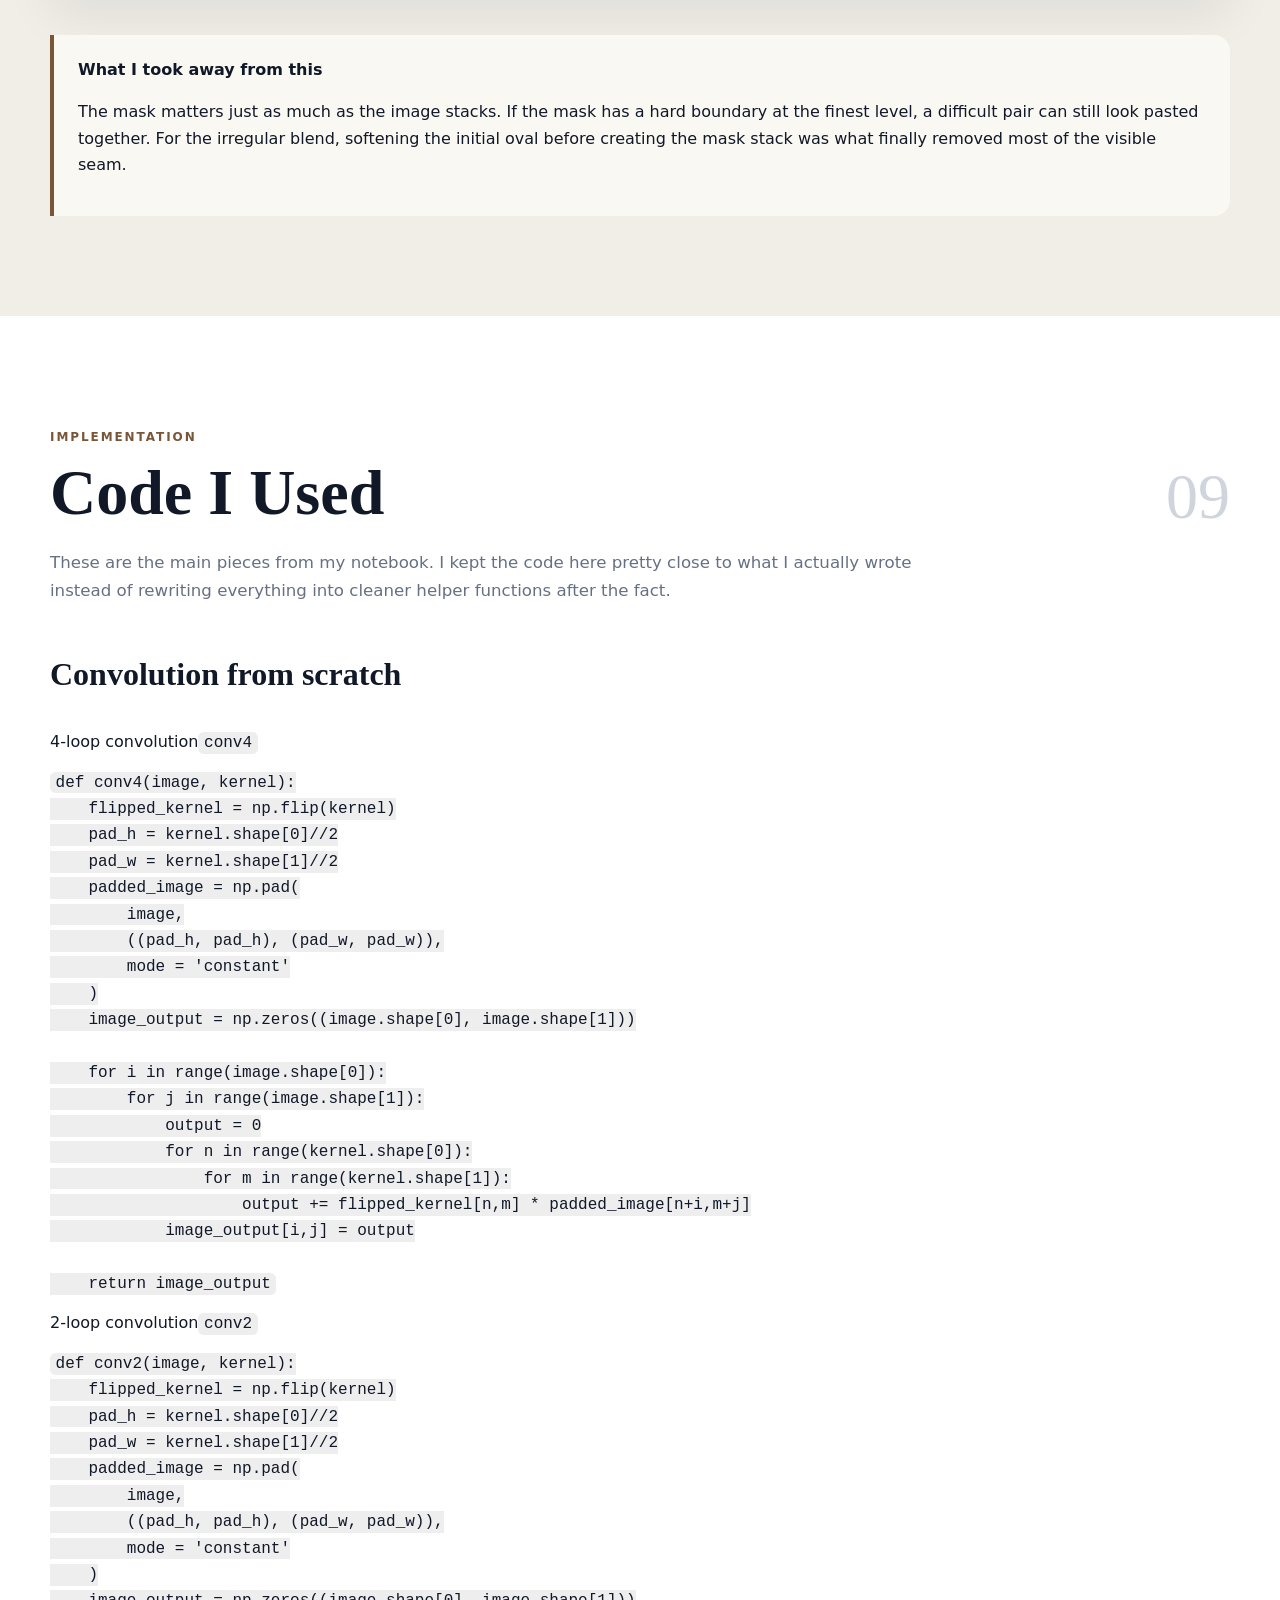
==== commit 1e11e161: "Add implementation code snippets to Project 2 writeup" ====
--- a/proj2/index.html
+++ b/proj2/index.html
@@ -20,6 +20,7 @@
       <a href="#hybrids">Hybrids</a>
       <a href="#stacks">Stacks</a>
       <a href="#blending">Blending</a>
+      <a href="#implementation">Code</a>
       <a href="../proj1/">Project 1</a>
     </div>
   </nav>
@@ -265,12 +266,240 @@
   </div>
 </section>
 
+<section class="project-section code-notes" id="implementation">
+  <div class="shell">
+    <div class="section-heading"><div><p class="section-kicker">Implementation</p><h2>Code I Used</h2></div><span class="section-number">09</span></div>
+    <p class="section-copy">These are the main pieces from my notebook. I kept the code here pretty close to what I actually wrote instead of rewriting everything into cleaner helper functions after the fact.</p>
+
+    <h3 class="subhead">Convolution from scratch</h3>
+    <div class="code-grid two-code">
+      <article class="code-block">
+        <div class="code-title"><span>4-loop convolution</span><code>conv4</code></div>
+<pre><code>def conv4(image, kernel):
+    flipped_kernel = np.flip(kernel)
+    pad_h = kernel.shape[0]//2
+    pad_w = kernel.shape[1]//2
+    padded_image = np.pad(
+        image,
+        ((pad_h, pad_h), (pad_w, pad_w)),
+        mode = 'constant'
+    )
+    image_output = np.zeros((image.shape[0], image.shape[1]))
+
+    for i in range(image.shape[0]):
+        for j in range(image.shape[1]):
+            output = 0
+            for n in range(kernel.shape[0]):
+                for m in range(kernel.shape[1]):
+                    output += flipped_kernel[n,m] * padded_image[n+i,m+j]
+            image_output[i,j] = output
+
+    return image_output</code></pre>
+      </article>
+
+      <article class="code-block">
+        <div class="code-title"><span>2-loop convolution</span><code>conv2</code></div>
+<pre><code>def conv2(image, kernel):
+    flipped_kernel = np.flip(kernel)
+    pad_h = kernel.shape[0]//2
+    pad_w = kernel.shape[1]//2
+    padded_image = np.pad(
+        image,
+        ((pad_h, pad_h), (pad_w, pad_w)),
+        mode = 'constant'
+    )
+    image_output = np.zeros((image.shape[0], image.shape[1]))
+
+    for i in range(image.shape[0]):
+        for j in range(image.shape[1]):
+            image_output[i,j] = np.sum(
+                flipped_kernel *
+                padded_image[i:i+kernel.shape[0],
+                             j:j+kernel.shape[1]]
+            )
+
+    return image_output</code></pre>
+      </article>
+    </div>
+
+    <h3 class="subhead spaced">Finite differences and edges</h3>
+    <article class="code-block">
+      <div class="code-title"><span>Gradient magnitude + threshold</span><code>Part 1.2</code></div>
+<pre><code>Dx = np.array([[1, 0, -1]])
+Dy = np.array([[-1], [0], [1]])
+
+dx_image2 = conv2(image2, Dx)
+dy_image2 = conv2(image2, Dy)
+
+t2 = np.sqrt(dx_image2 ** 2 + dy_image2 ** 2)
+edges = t2 &gt; threshold</code></pre>
+    </article>
+
+    <h3 class="subhead spaced">Derivative of Gaussian</h3>
+    <article class="code-block">
+      <div class="code-title"><span>Build DoG filters once, then convolve</span><code>Part 1.3</code></div>
+<pre><code>g1d = cv2.getGaussianKernel(9, 2)
+gaussian = g1d @ g1d.T
+
+dog_x = convolve2d(gaussian, Dx, mode = 'full')
+dog_y = convolve2d(gaussian, Dy, mode = 'full')
+
+dx_dog = convolve2d(
+    image2, dog_x,
+    mode = 'same', boundary = 'fill', fillvalue = 0
+)
+dy_dog = convolve2d(
+    image2, dog_y,
+    mode = 'same', boundary = 'fill', fillvalue = 0
+)
+
+gradient_dog = np.sqrt(dx_dog**2 + dy_dog**2)</code></pre>
+    </article>
+
+    <h3 class="subhead spaced">Sharpening</h3>
+    <article class="code-block">
+      <div class="code-title"><span>Unsharp masking</span><code>Part 2.1</code></div>
+<pre><code>blur = convolve2d(
+    taj, gaussian,
+    mode = 'same', boundary = 'symm'
+)
+
+high = taj - blur
+sharpened = taj + alpha * high
+
+identity = np.zeros_like(gaussian)
+identity[gaussian.shape[0]//2, gaussian.shape[1]//2] = 1
+
+unsharp_filter = (1 + alpha) * identity - alpha * gaussian
+sharpened_single = convolve2d(
+    taj, unsharp_filter,
+    mode = 'same', boundary = 'symm'
+)</code></pre>
+    </article>
+
+    <h3 class="subhead spaced">Hybrid image</h3>
+    <article class="code-block">
+      <div class="code-title"><span>Low frequencies + high frequencies</span><code>Part 2.2</code></div>
+<pre><code>nutmeg_low = convolve2d(
+    nutmeg_gray, gaussian,
+    mode = 'same', boundary = 'fill', fillvalue = 0
+)
+
+derek_blur = convolve2d(
+    derek_gray, gaussian,
+    mode = 'same', boundary = 'fill', fillvalue = 0
+)
+
+derek_high = derek_gray - derek_blur
+
+alpha = 3
+hybrid = nutmeg_low + alpha * derek_high
+hybrid = np.clip(hybrid, 0, 1)</code></pre>
+    </article>
+
+    <h3 class="subhead spaced">Gaussian and Laplacian stacks</h3>
+    <div class="code-grid two-code">
+      <article class="code-block">
+        <div class="code-title"><span>Gaussian stack</span><code>Part 2.3</code></div>
+<pre><code>def gaussian_stack(image, gaussian, levels):
+    stack = [image]
+    current = image
+
+    for i in range(levels - 1):
+        output = np.zeros_like(current)
+        for c in range(current.shape[2]):
+            output[:, :, c] = convolve2d(
+                current[:, :, c],
+                gaussian,
+                mode = 'same',
+                boundary = 'symm'
+            )
+        stack.append(output)
+        current = output
+
+    return stack</code></pre>
+      </article>
+
+      <article class="code-block">
+        <div class="code-title"><span>Laplacian stack</span><code>Part 2.3</code></div>
+<pre><code>def laplacian_stack(g_stack):
+    stack = []
+
+    for i in range(len(g_stack) - 1):
+        stack.append(g_stack[i] - g_stack[i+1])
+
+    stack.append(g_stack[-1])
+    return stack</code></pre>
+      </article>
+    </div>
+
+    <h3 class="subhead spaced">Multiresolution blending</h3>
+    <article class="code-block">
+      <div class="code-title"><span>Blend every Laplacian level, then reconstruct</span><code>Part 2.4</code></div>
+<pre><code>im9_weighted = []
+im10_weighted = []
+blended910_levels = []
+
+for i in range(levels):
+    a = mask910_gaussian[i] * im9_laplacian[i]
+    b = (1 - mask910_gaussian[i]) * im10_laplacian[i]
+
+    im9_weighted.append(a)
+    im10_weighted.append(b)
+    blended910_levels.append(a + b)
+
+blend910 = np.zeros_like(blended910_levels[0])
+
+for level in blended910_levels:
+    blend910 += level
+
+blend910 = np.clip(blend910, 0, 1)</code></pre>
+    </article>
+
+    <h3 class="subhead spaced">Irregular oval mask</h3>
+    <p class="section-copy">The planet example was the one where the normal mask was not enough. The hard oval gave me a visible outline, so I blurred the mask first and then built the mask stack from the already-soft version.</p>
+    <article class="code-block">
+      <div class="code-title"><span>Soft starting mask</span><code>Planet blend</code></div>
+<pre><code>h, w = im9_aligned.shape[:2]
+mask910 = np.zeros_like(im9_aligned)
+
+cx = w // 2
+cy = h // 2
+rx = w // 4
+ry = h // 3
+
+y, x = np.ogrid[:h, :w]
+ellipse = ((x - cx) / rx)**2 + ((y - cy) / ry)**2 &lt;= 1
+
+mask910[ellipse] = 1
+mask910 = 1 - mask910
+
+g1d_mask = cv2.getGaussianKernel(201, 35)
+gaussian_mask = g1d_mask @ g1d_mask.T
+
+soft_mask910 = np.zeros_like(mask910)
+for c in range(mask910.shape[2]):
+    soft_mask910[:, :, c] = convolve2d(
+        mask910[:, :, c],
+        gaussian_mask,
+        mode = 'same',
+        boundary = 'symm'
+    )
+
+soft_mask910 = np.clip(soft_mask910, 0, 1)
+mask910_gaussian = gaussian_stack(
+    soft_mask910, gaussian, levels
+)</code></pre>
+    </article>
+  </div>
+</section>
+
 <section class="code-section">
   <div class="shell code-callout">
     <div>
-      <p class="section-kicker">Implementation</p>
+      <p class="section-kicker">Project files</p>
       <h2>Built in Python / Jupyter</h2>
-      <p>The project uses NumPy, SciPy, OpenCV, scikit-image, and Matplotlib. The core convolution, Gaussian stack, Laplacian stack, hybrid-image, and multiresolution-blending logic was implemented directly in the notebook.</p>
+      <p>The project uses NumPy, SciPy, OpenCV, scikit-image, and Matplotlib. The snippets above are the core pieces I actually used for the convolution, filtering, stacks, hybrid images, and multiresolution blending.</p>
     </div>
     <a class="code-link" href="https://github.com/raymondchbeir/cs180/tree/main/proj2">View project files ↗</a>
   </div>
@@ -284,4 +513,4 @@
   </div>
 </footer>
 </body>
-</html>
+</html>
--- a/proj2/styles.css
+++ b/proj2/styles.css
@@ -0,0 +1,142 @@
+:root{
+  --ink:#111827;
+  --muted:#667085;
+  --paper:#f7f5ef;
+  --white:#ffffff;
+  --line:#e8e4dc;
+  --accent:#7a5638;
+  --accent-2:#d5a64a;
+  --dark:#12161d;
+  --dark-2:#1c2330;
+  --shadow:0 18px 50px rgba(17,24,39,.08);
+}
+*{box-sizing:border-box}
+html{scroll-behavior:smooth}
+body{margin:0;font-family:"DM Sans",system-ui,-apple-system,sans-serif;color:var(--ink);background:var(--paper);line-height:1.65}
+img{max-width:100%;display:block}
+a{color:inherit;text-decoration:none}
+code{font-family:ui-monospace,SFMono-Regular,Menlo,monospace;background:rgba(17,24,39,.07);padding:.12rem .35rem;border-radius:.35rem}
+.shell{width:min(1180px,calc(100% - 40px));margin-inline:auto}
+.hero{position:relative;overflow:hidden;min-height:78vh;background:linear-gradient(145deg,#f1eadc 0%,#f7f5ef 55%,#e7dcc7 100%);display:flex;flex-direction:column}
+.nav{display:flex;align-items:center;justify-content:space-between;padding:24px 0;position:relative;z-index:3}
+.brand{display:flex;align-items:center;gap:10px;font-weight:700}
+.brand-mark{width:38px;height:38px;border-radius:50%;display:grid;place-items:center;background:var(--ink);color:white;font-size:.85rem}
+.nav-links{display:flex;gap:18px;flex-wrap:wrap;font-size:.9rem;color:#344054}
+.nav-links a:hover{color:var(--accent)}
+.hero-content{position:relative;z-index:2;padding:9vh 0 11vh}
+.eyebrow,.section-kicker,.mini-label{text-transform:uppercase;letter-spacing:.16em;font-size:.75rem;font-weight:700;color:var(--accent)}
+.hero h1,.intro h2,.section-heading h2,.code-callout h2,.blend-copy h3{font-family:"Playfair Display",serif;line-height:1.02;margin:.25rem 0}
+.hero h1{font-size:clamp(3.5rem,8vw,7.2rem);max-width:1000px}
+.lede{font-size:clamp(1.08rem,2vw,1.35rem);max-width:820px;color:#475467;margin:28px 0 18px}
+.hero-meta{display:flex;gap:10px;align-items:center;flex-wrap:wrap;color:#667085;font-size:.94rem}
+.scroll-btn{display:inline-flex;margin-top:34px;padding:13px 18px;border:1px solid rgba(17,24,39,.18);border-radius:999px;background:rgba(255,255,255,.55);backdrop-filter:blur(8px);font-weight:600}
+.hero-orb{position:absolute;border-radius:50%;filter:blur(2px);opacity:.5}
+.orb-one{width:340px;height:340px;background:#d8be98;right:-70px;top:80px}
+.orb-two{width:190px;height:190px;background:#bd8e7d;right:270px;bottom:-80px}
+.intro{padding:100px 0}
+.intro-grid{display:grid;grid-template-columns:1fr 1.2fr;gap:70px;align-items:start}
+.intro h2{font-size:clamp(2.2rem,4vw,4rem)}
+.intro-grid p{margin-top:0;color:#475467;font-size:1.05rem}
+.pipeline{margin-top:50px;display:grid;grid-template-columns:1fr auto 1fr auto 1fr auto 1fr;gap:12px;align-items:center}
+.pipeline>div:not(.arrow){background:white;border:1px solid var(--line);padding:20px;border-radius:18px;box-shadow:var(--shadow);min-height:118px;display:flex;flex-direction:column;gap:7px;justify-content:center}
+.pipeline strong{font-size:1.25rem;color:var(--accent)}
+.pipeline span{font-size:.95rem}
+.arrow{font-size:1.3rem;color:#98a2b3}
+.project-section{padding:100px 0;background:#fff}
+.project-section.alt{background:#f1eee7}
+.project-section.dark{background:var(--dark);color:white}
+.section-heading{display:flex;justify-content:space-between;align-items:end;gap:30px;margin-bottom:20px}
+.section-heading h2{font-size:clamp(2.5rem,5vw,4.7rem)}
+.section-number{font-family:"Playfair Display",serif;font-size:4rem;color:#d0d5dd;line-height:1}
+.light-heading .section-number{color:#344054}
+.gold{color:var(--accent-2)}
+.section-copy{max-width:900px;color:#667085;font-size:1.04rem;margin-bottom:44px}
+.light-copy{color:#c4c9d4}
+.method-grid{display:grid;grid-template-columns:1fr 1fr;gap:24px;margin:30px 0 55px}
+.method-card{background:#fff;border:1px solid var(--line);border-radius:22px;padding:28px;box-shadow:var(--shadow)}
+.method-card h3{font-size:1.45rem;margin:.25rem 0 .6rem}
+.subhead{font-family:"Playfair Display",serif;font-size:2rem;margin:15px 0 28px}
+.spaced{margin-top:58px}
+.light-subhead{color:#fff;margin-top:50px}
+.result-grid{display:grid;grid-template-columns:repeat(3,minmax(0,1fr));gap:22px}
+.four-grid{grid-template-columns:repeat(4,minmax(0,1fr))}
+.five-grid{grid-template-columns:repeat(5,minmax(0,1fr))}
+.result-card{margin:0;background:white;border:1px solid var(--line);border-radius:18px;overflow:hidden;box-shadow:var(--shadow)}
+.result-card img{width:100%;height:300px;object-fit:contain;background:#111}
+.result-card figcaption{padding:14px 16px;display:flex;flex-direction:column;gap:4px}
+.result-card figcaption span{font-size:.88rem;color:#667085}
+.dark-grid .result-card{background:#1d2430;border-color:#2d3748;color:#fff;box-shadow:none}
+.dark-grid .result-card img{background:#0c1118}
+.formula-card{display:flex;justify-content:center;gap:18px;flex-wrap:wrap;margin:0 0 42px}
+.formula-card span{font-family:ui-monospace,SFMono-Regular,Menlo,monospace;background:#f8f7f3;border:1px solid #ece8df;border-radius:14px;padding:14px 18px}
+.hybrid-feature{display:grid;grid-template-columns:1fr 1fr;gap:30px;align-items:stretch;margin-bottom:30px}
+.hybrid-inputs{display:grid;grid-template-columns:1fr auto 1fr;gap:12px;align-items:center}
+.hybrid-inputs figure,.hybrid-main{margin:0;background:#fff;border:1px solid var(--line);border-radius:18px;overflow:hidden;box-shadow:var(--shadow)}
+.hybrid-inputs img,.hybrid-main img{width:100%;height:320px;object-fit:contain;background:#111}
+.hybrid-inputs figcaption,.hybrid-main figcaption{padding:12px 14px}
+.hybrid-inputs>span{font-size:2rem;color:#98a2b3;font-weight:700}
+.hybrid-main figcaption{display:flex;flex-direction:column;gap:4px}
+.hybrid-main figcaption span{color:#667085;font-size:.9rem}
+.hybrid-grid{grid-template-columns:repeat(4,minmax(0,1fr))}
+.stack-explain{display:grid;grid-template-columns:repeat(3,1fr);gap:18px;margin:38px 0 48px}
+.stack-explain>div{background:var(--dark-2);border:1px solid rgba(255,255,255,.1);border-radius:18px;padding:22px;display:flex;flex-direction:column;gap:8px}
+.stack-explain strong{color:#fff}
+.stack-explain span{color:#b8c0cc;font-size:.94rem}
+.level-strip{display:grid;grid-template-columns:repeat(4,1fr);gap:16px}
+.level-strip figure{margin:0;border-radius:16px;overflow:hidden;background:#1b222d;border:1px solid rgba(255,255,255,.1)}
+.level-strip img{width:100%;height:245px;object-fit:contain;background:#0b1017}
+.level-strip figcaption{padding:10px 12px;color:#c9d0db;font-size:.9rem}
+.light-levels figure{background:#fff;border:1px solid var(--line)}
+.light-levels img{background:#111}
+.light-levels figcaption{color:#475467}
+.oraple-top{grid-template-columns:repeat(4,minmax(0,1fr));align-items:stretch}
+.hero-result{grid-column:span 1}
+.explanation-card{margin-top:38px;border-left:4px solid var(--accent);background:#faf8f3;padding:22px 24px;border-radius:0 16px 16px 0}
+.explanation-label{font-weight:700;margin-bottom:7px}
+.blend-case{background:#fff;border:1px solid var(--line);border-radius:24px;padding:28px;margin:30px 0 38px;box-shadow:var(--shadow)}
+.blend-copy{max-width:860px;margin-bottom:24px}
+.blend-copy h3{font-size:2.5rem}
+.blend-copy p{color:#5f6673}
+.blend-gallery{display:grid;grid-template-columns:repeat(3,1fr);gap:18px}
+.blend-gallery figure{margin:0;background:#f8f7f3;border-radius:16px;overflow:hidden;border:1px solid var(--line)}
+.blend-gallery img{width:100%;height:280px;object-fit:contain;background:#111}
+.blend-gallery figcaption{padding:10px 12px;color:#667085}
+.blend-gallery .wide-result{grid-column:1/-1}
+.blend-gallery .wide-result img{height:auto;max-height:650px}
+.planet-gallery{grid-template-columns:repeat(4,1fr)}
+.irregular-case{background:#fbfaf6}
+.code-section{background:#ebe7dc;padding:70px 0}
+.code-callout{background:#fff;border:1px solid var(--line);border-radius:24px;padding:30px 34px;display:flex;align-items:center;justify-content:space-between;gap:24px;box-shadow:var(--shadow)}
+.code-callout h2{font-size:2.4rem}.code-callout p{max-width:700px;color:#667085}
+.code-link{white-space:nowrap;background:var(--ink);color:white;padding:14px 18px;border-radius:999px;font-weight:600}
+footer{background:#0f141c;color:#d0d5dd;padding:34px 0}
+.footer-content{display:flex;justify-content:space-between;align-items:center;gap:20px}
+.footer-content p{margin:3px 0 0;color:#7f8998}
+.footer-links{display:flex;gap:18px;flex-wrap:wrap}
+@media (max-width:1000px){
+  .five-grid{grid-template-columns:repeat(3,1fr)}
+  .four-grid,.hybrid-grid,.oraple-top{grid-template-columns:repeat(2,1fr)}
+  .planet-gallery{grid-template-columns:repeat(2,1fr)}
+}
+@media (max-width:900px){
+  .nav{align-items:flex-start}.nav-links{justify-content:flex-end;max-width:520px}
+  .intro-grid{grid-template-columns:1fr;gap:25px}
+  .pipeline{grid-template-columns:1fr}.arrow{transform:rotate(90deg);text-align:center}
+  .method-grid,.result-grid{grid-template-columns:1fr 1fr}
+  .hybrid-feature{grid-template-columns:1fr}
+  .stack-explain{grid-template-columns:1fr}
+  .level-strip{grid-template-columns:repeat(2,1fr)}
+  .blend-gallery{grid-template-columns:repeat(2,1fr)}
+}
+@media (max-width:640px){
+  .shell{width:min(100% - 24px,1180px)}
+  .nav{display:block}.nav-links{margin-top:16px;gap:12px}
+  .hero{min-height:auto}.hero-content{padding:70px 0 90px}.hero h1{font-size:3.35rem}
+  .intro,.project-section{padding:70px 0}
+  .section-heading{align-items:flex-start}.section-number{font-size:2.8rem}
+  .method-grid,.result-grid,.four-grid,.five-grid,.hybrid-grid,.oraple-top,.blend-gallery,.planet-gallery{grid-template-columns:1fr}
+  .level-strip{grid-template-columns:1fr 1fr}
+  .hybrid-inputs{grid-template-columns:1fr}.hybrid-inputs>span{text-align:center}
+  .result-card img,.hybrid-inputs img,.hybrid-main img,.blend-gallery img{height:auto;max-height:520px}
+  .code-callout,.footer-content{flex-direction:column;align-items:flex-start}
+}
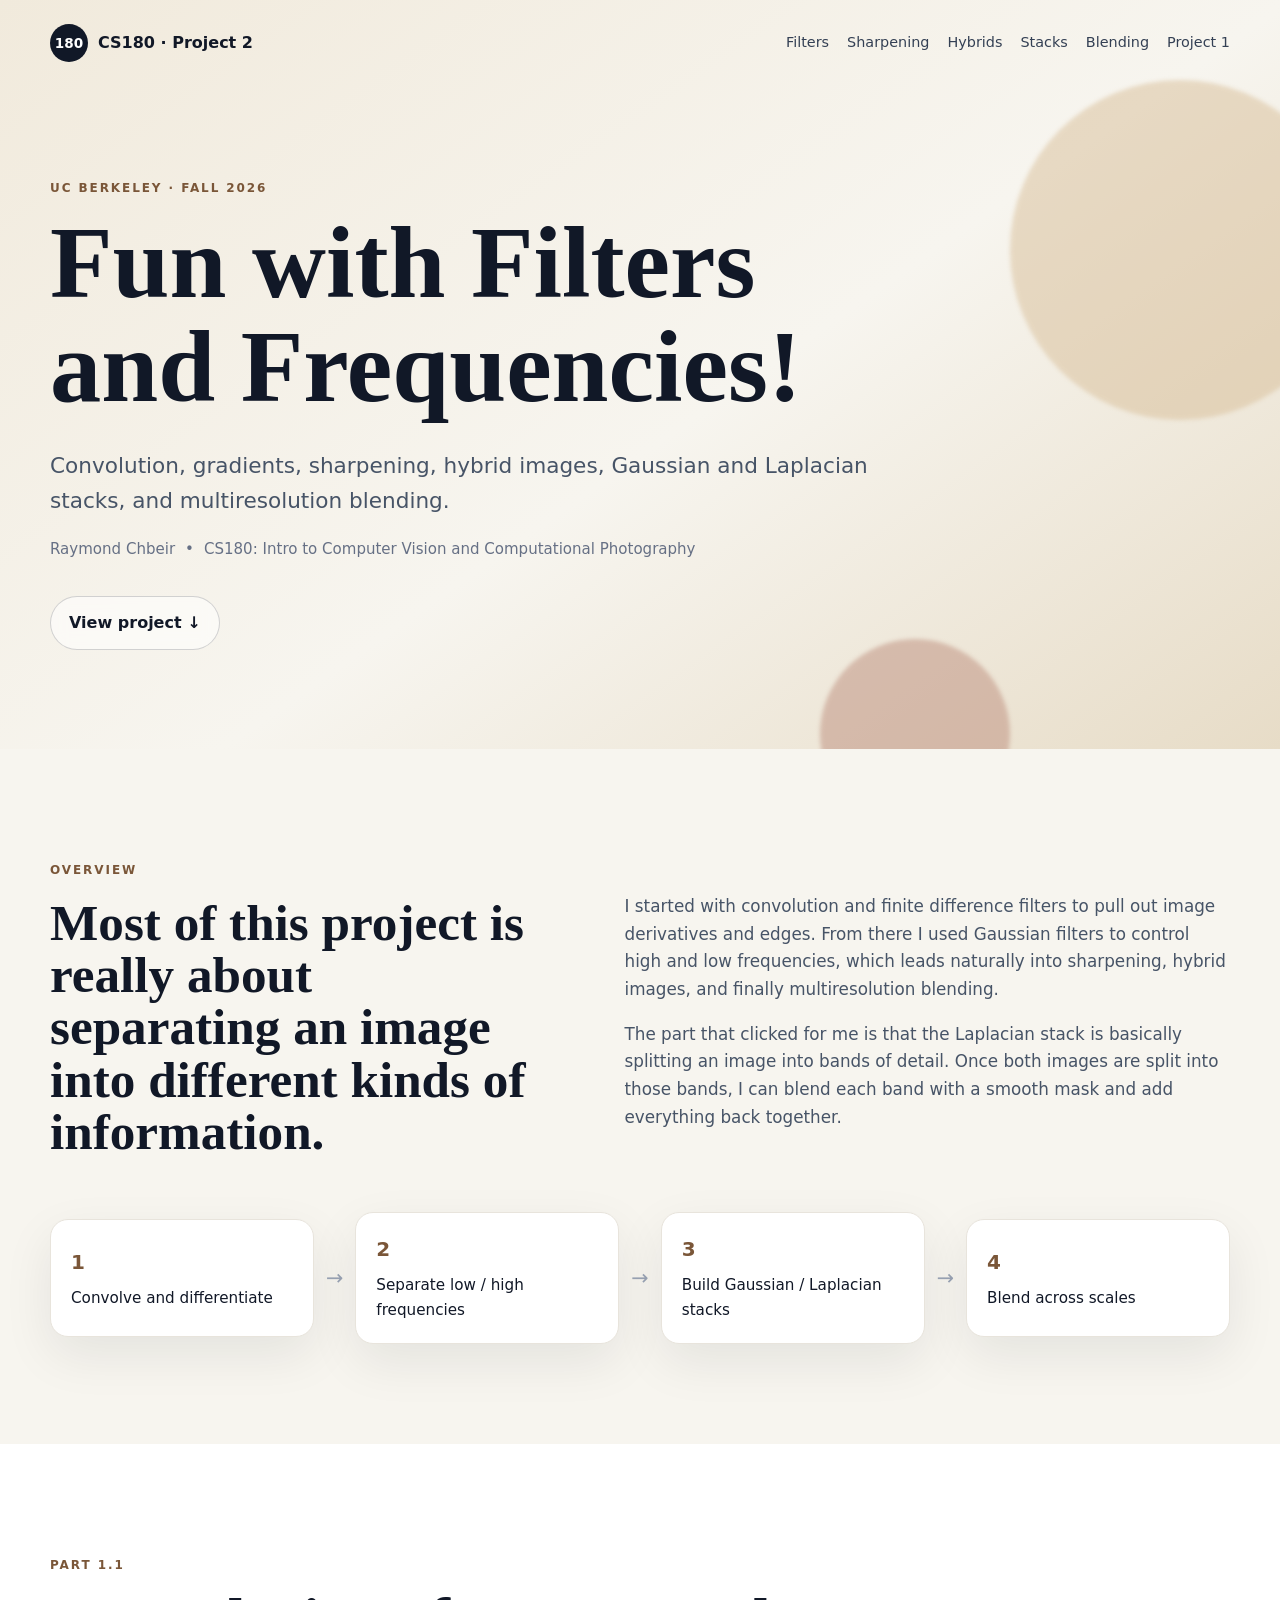
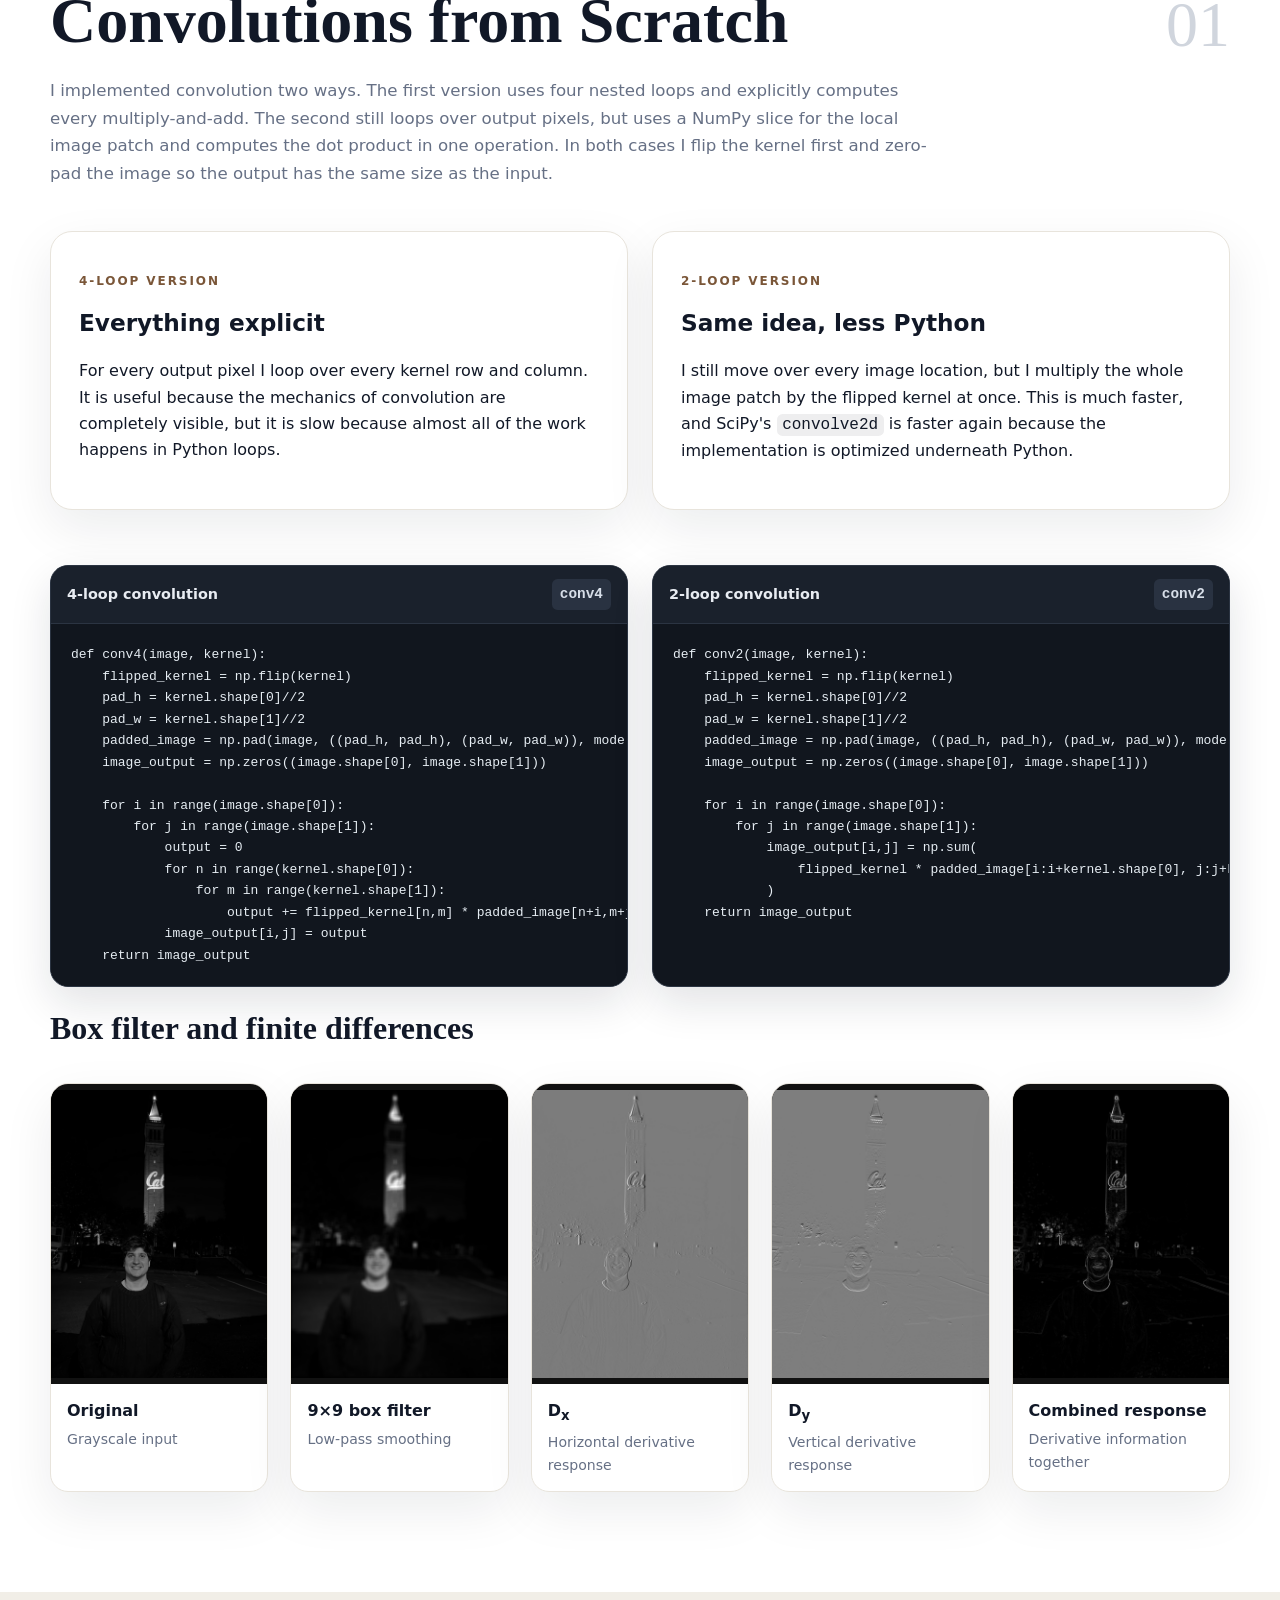
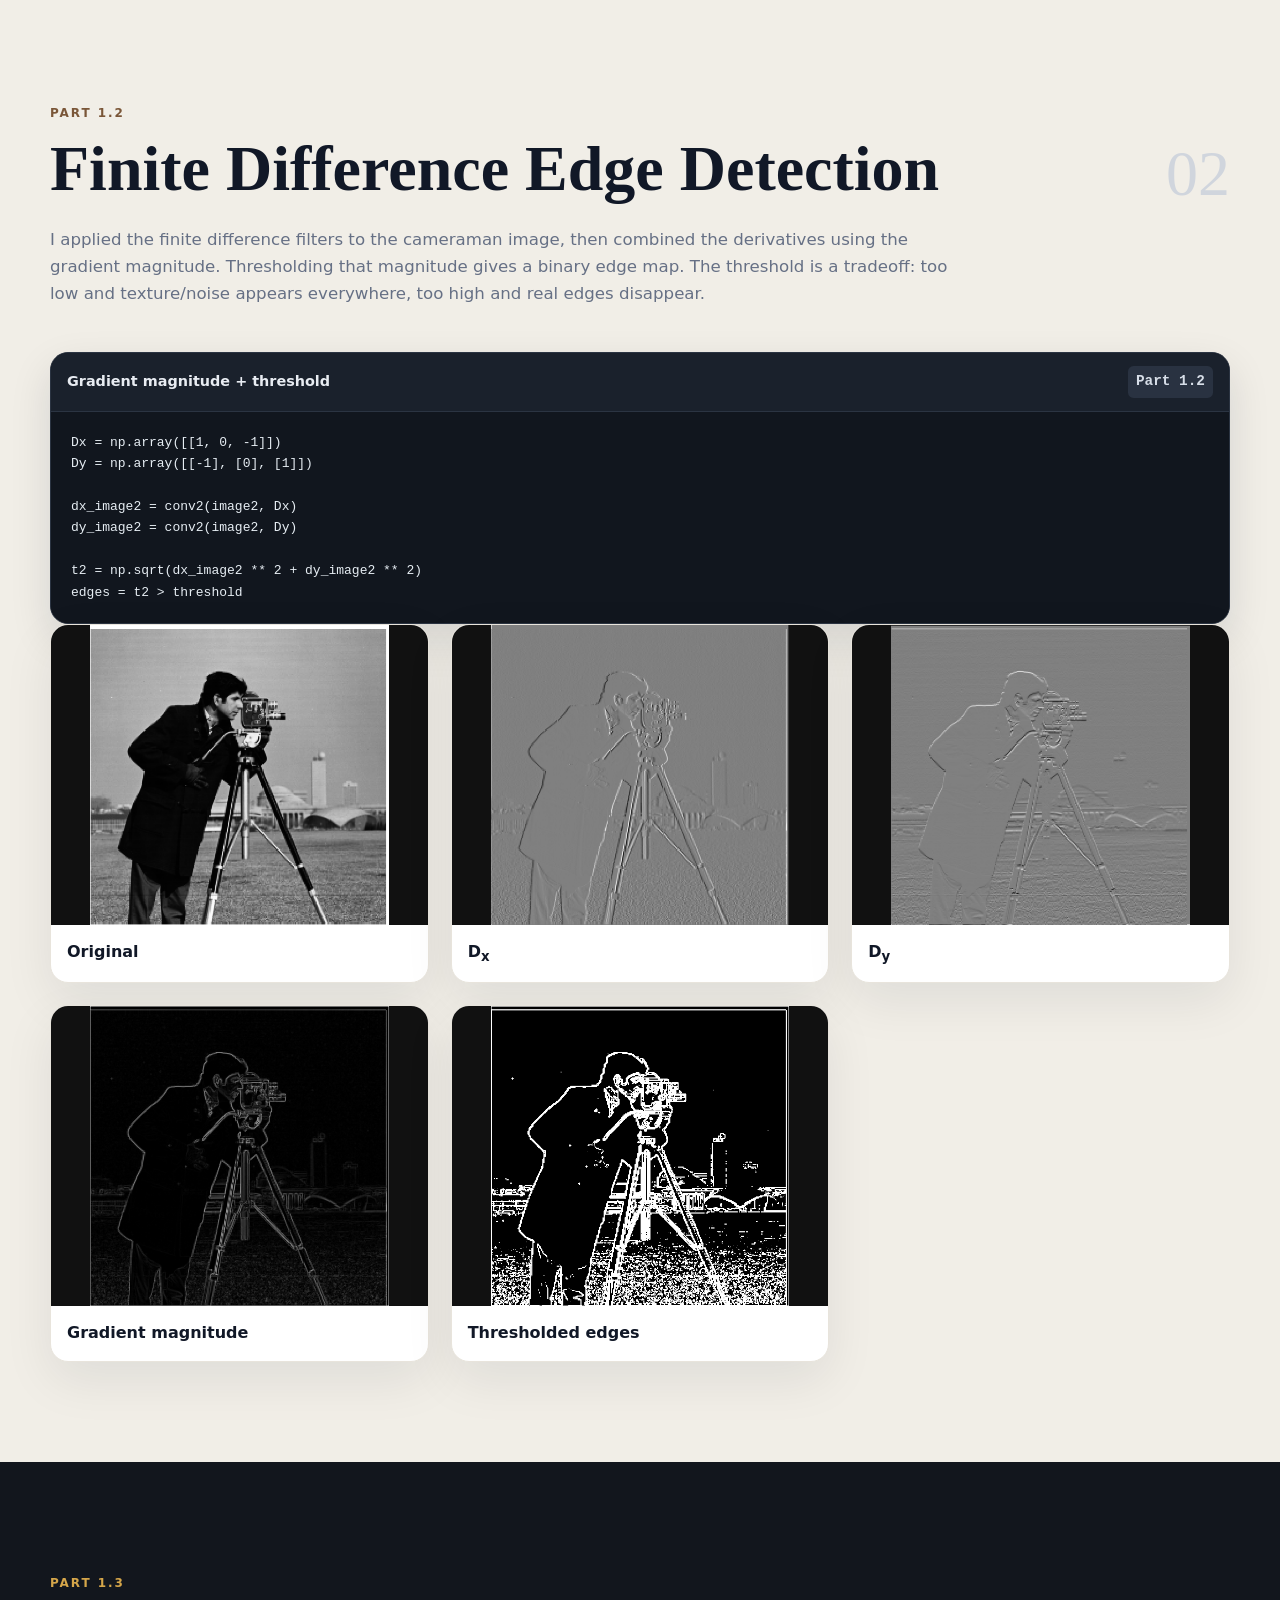
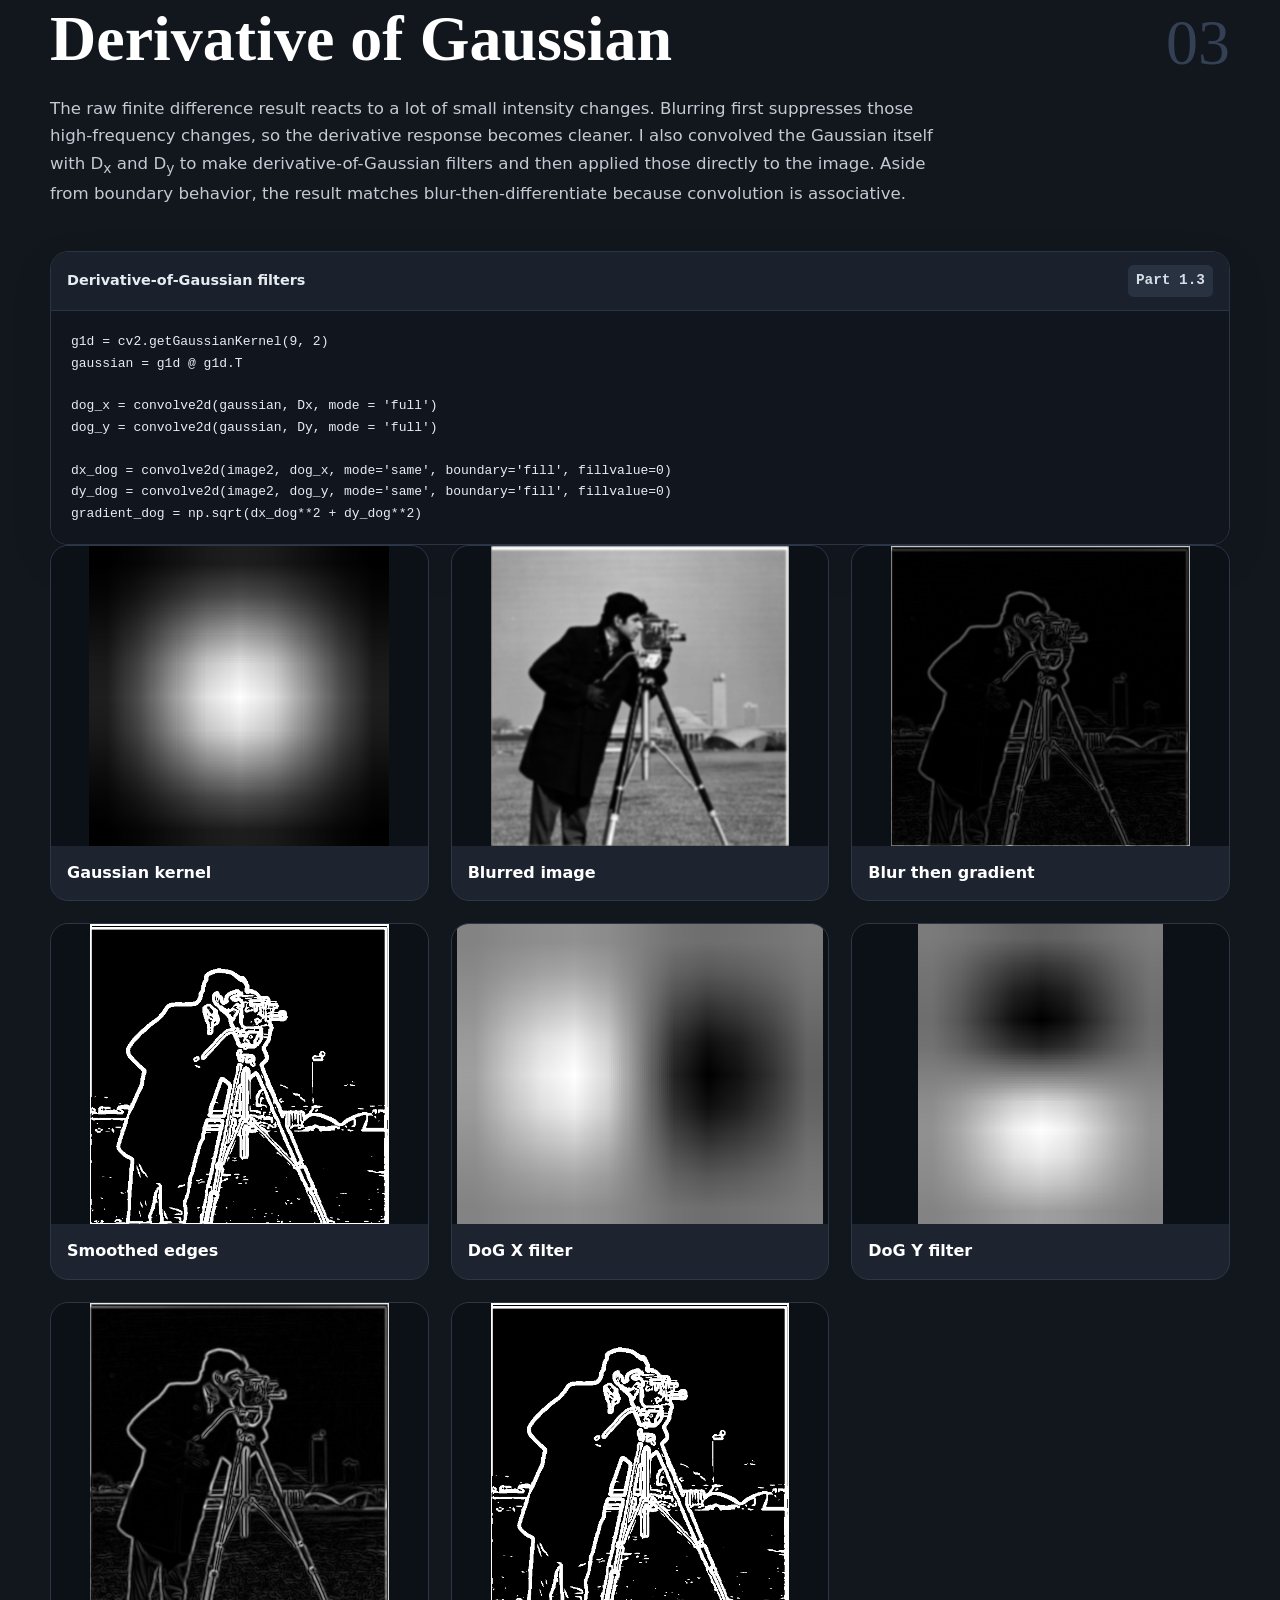
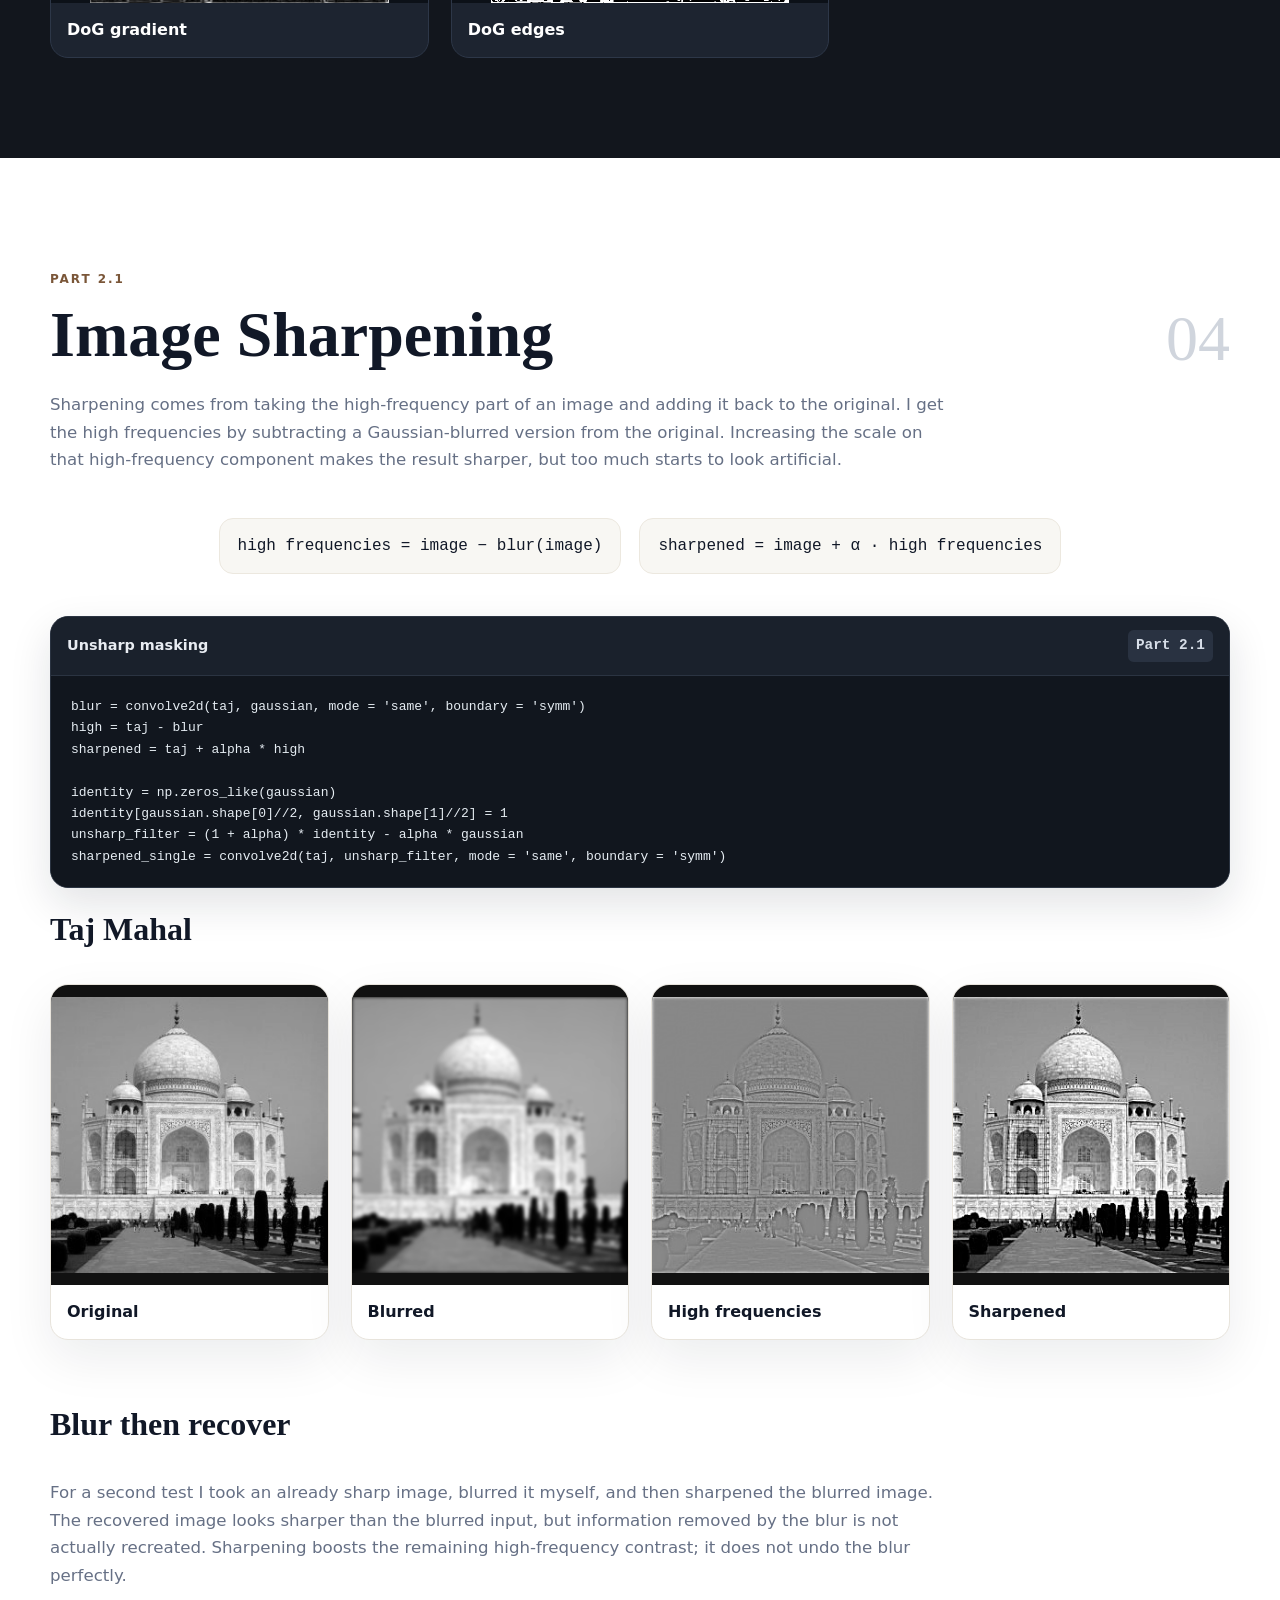
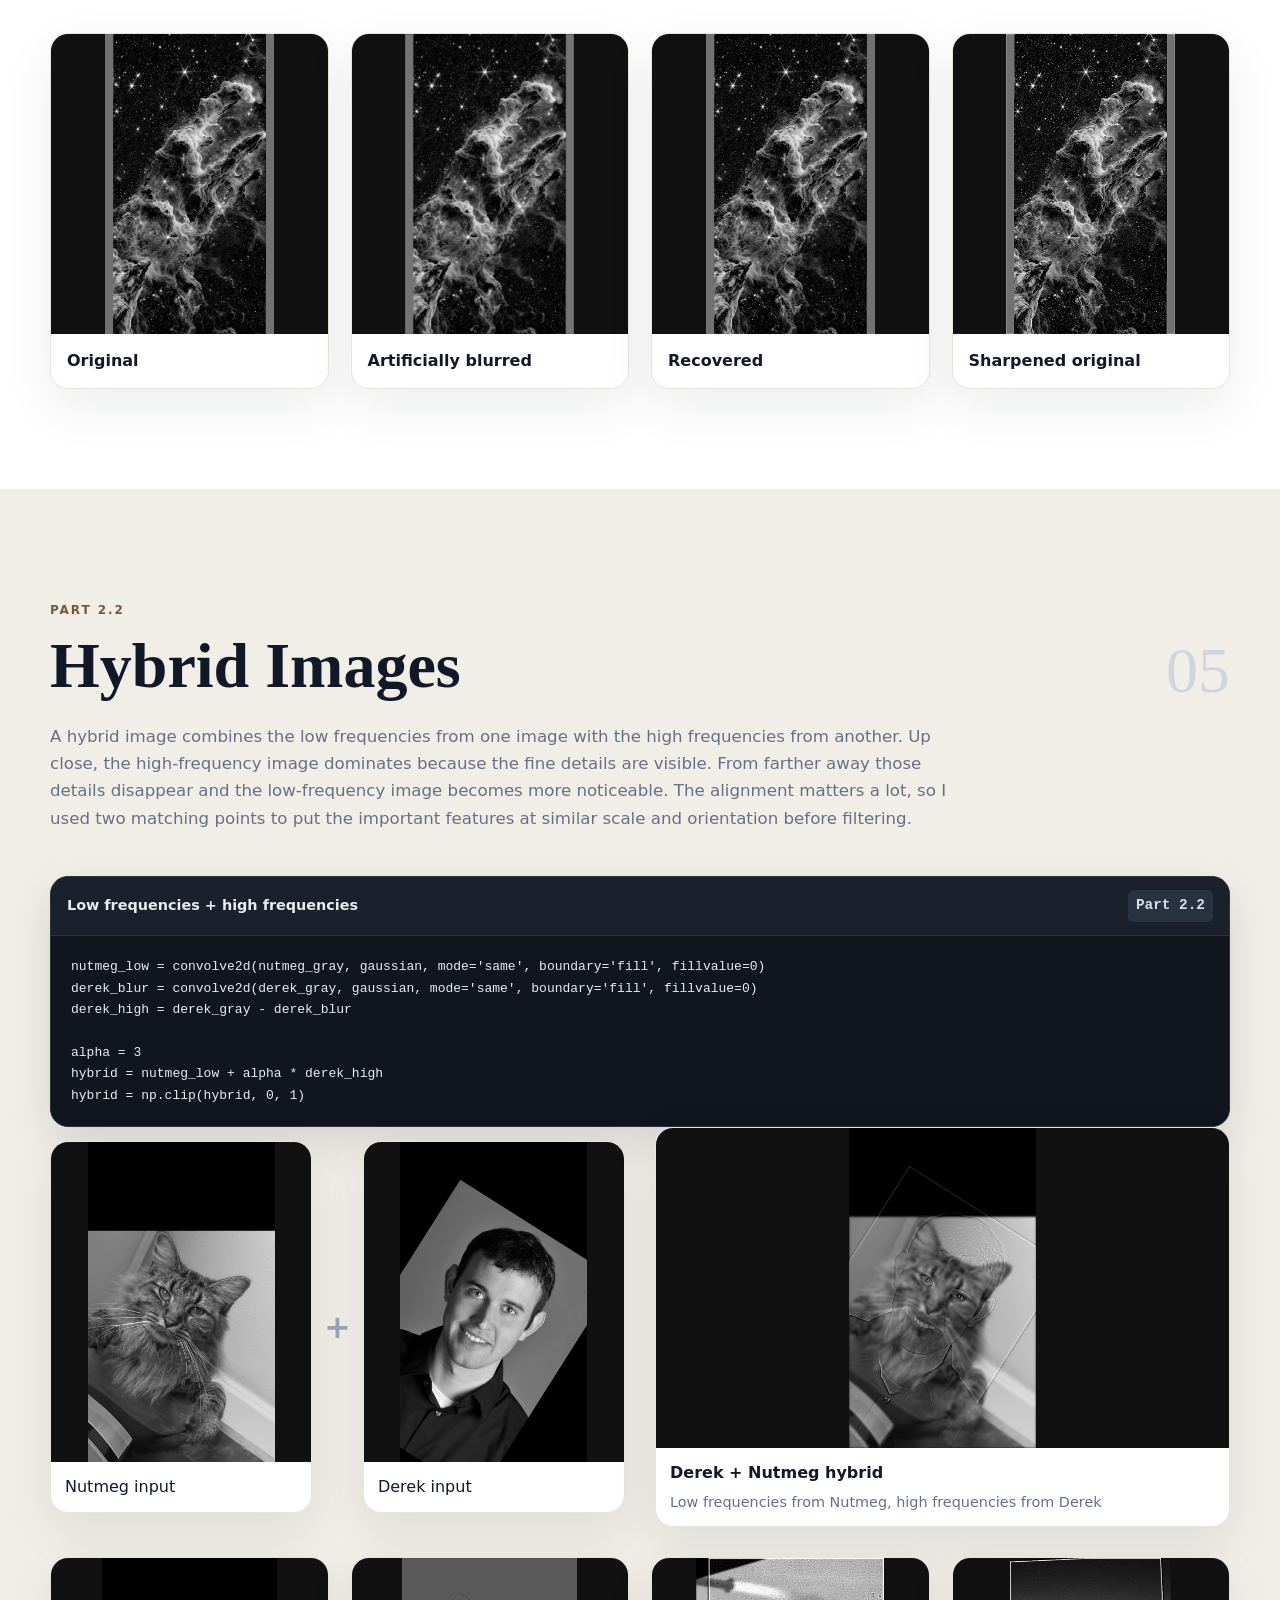
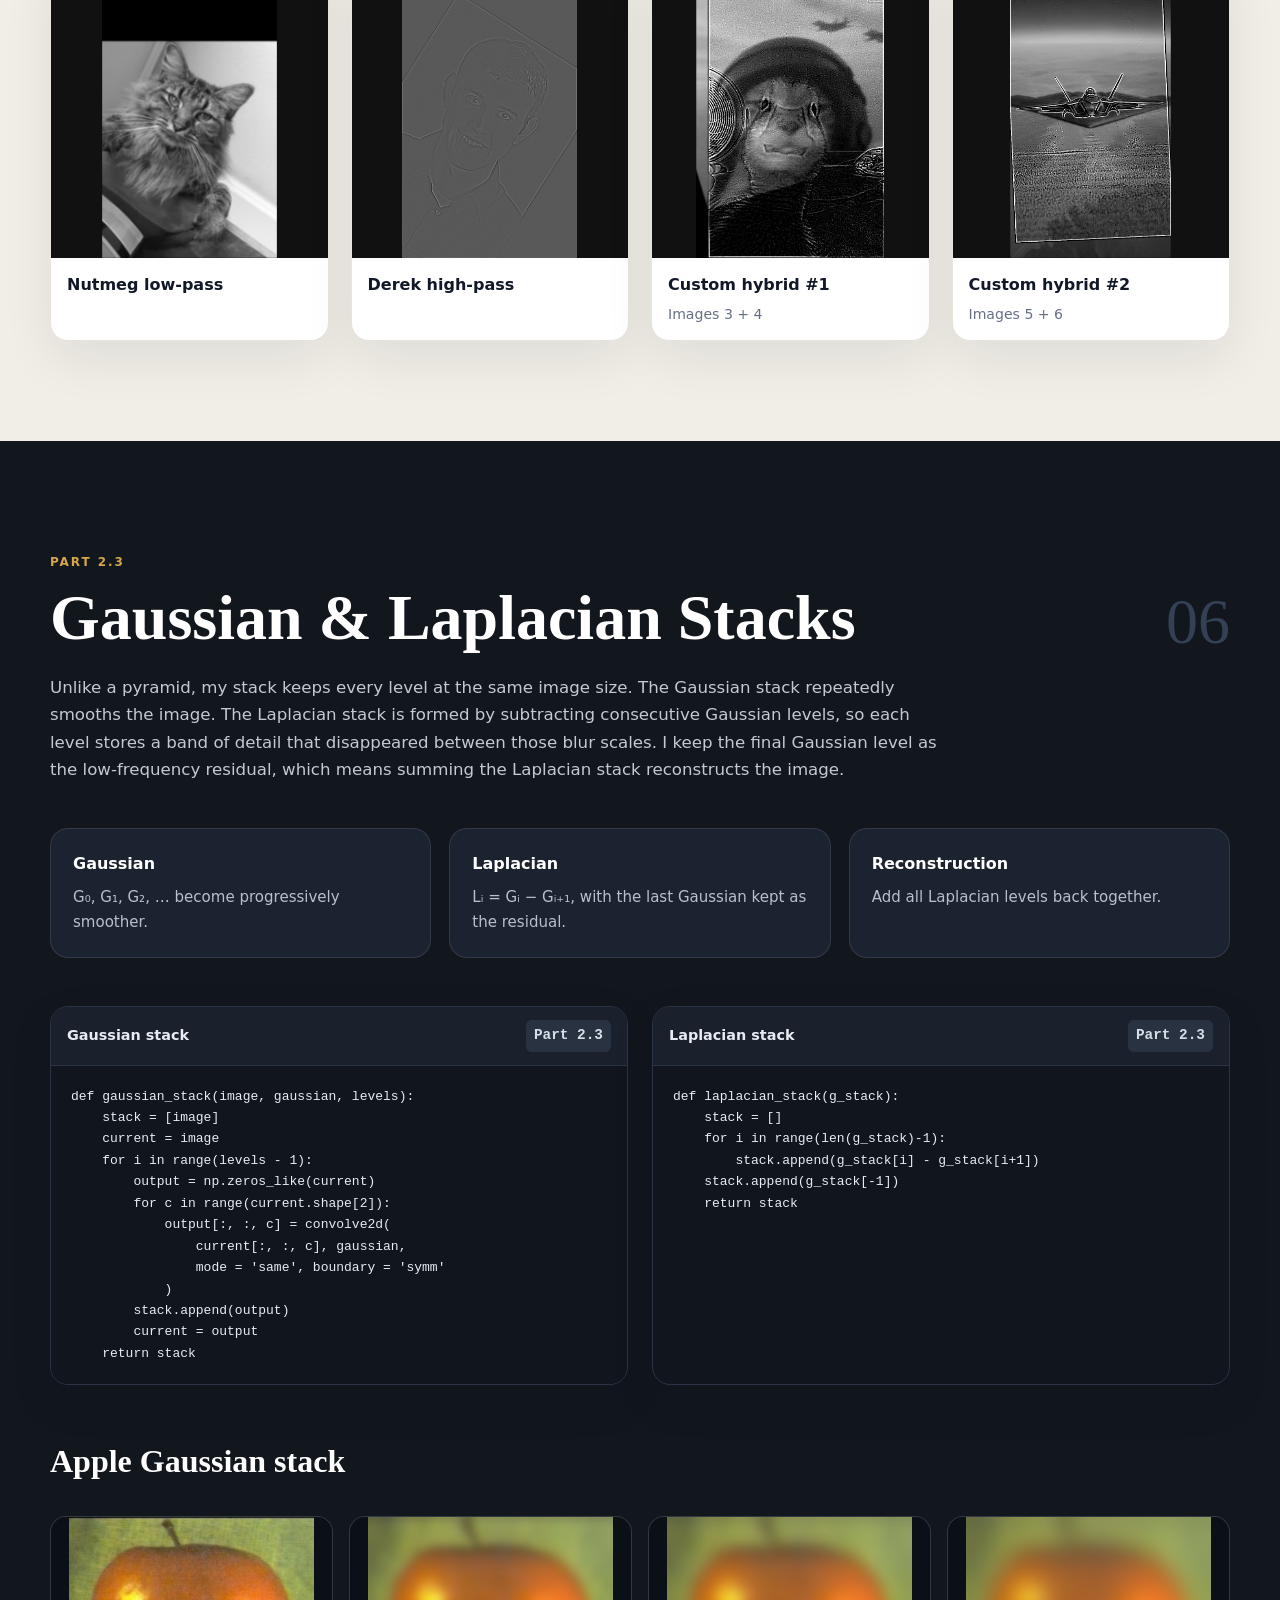
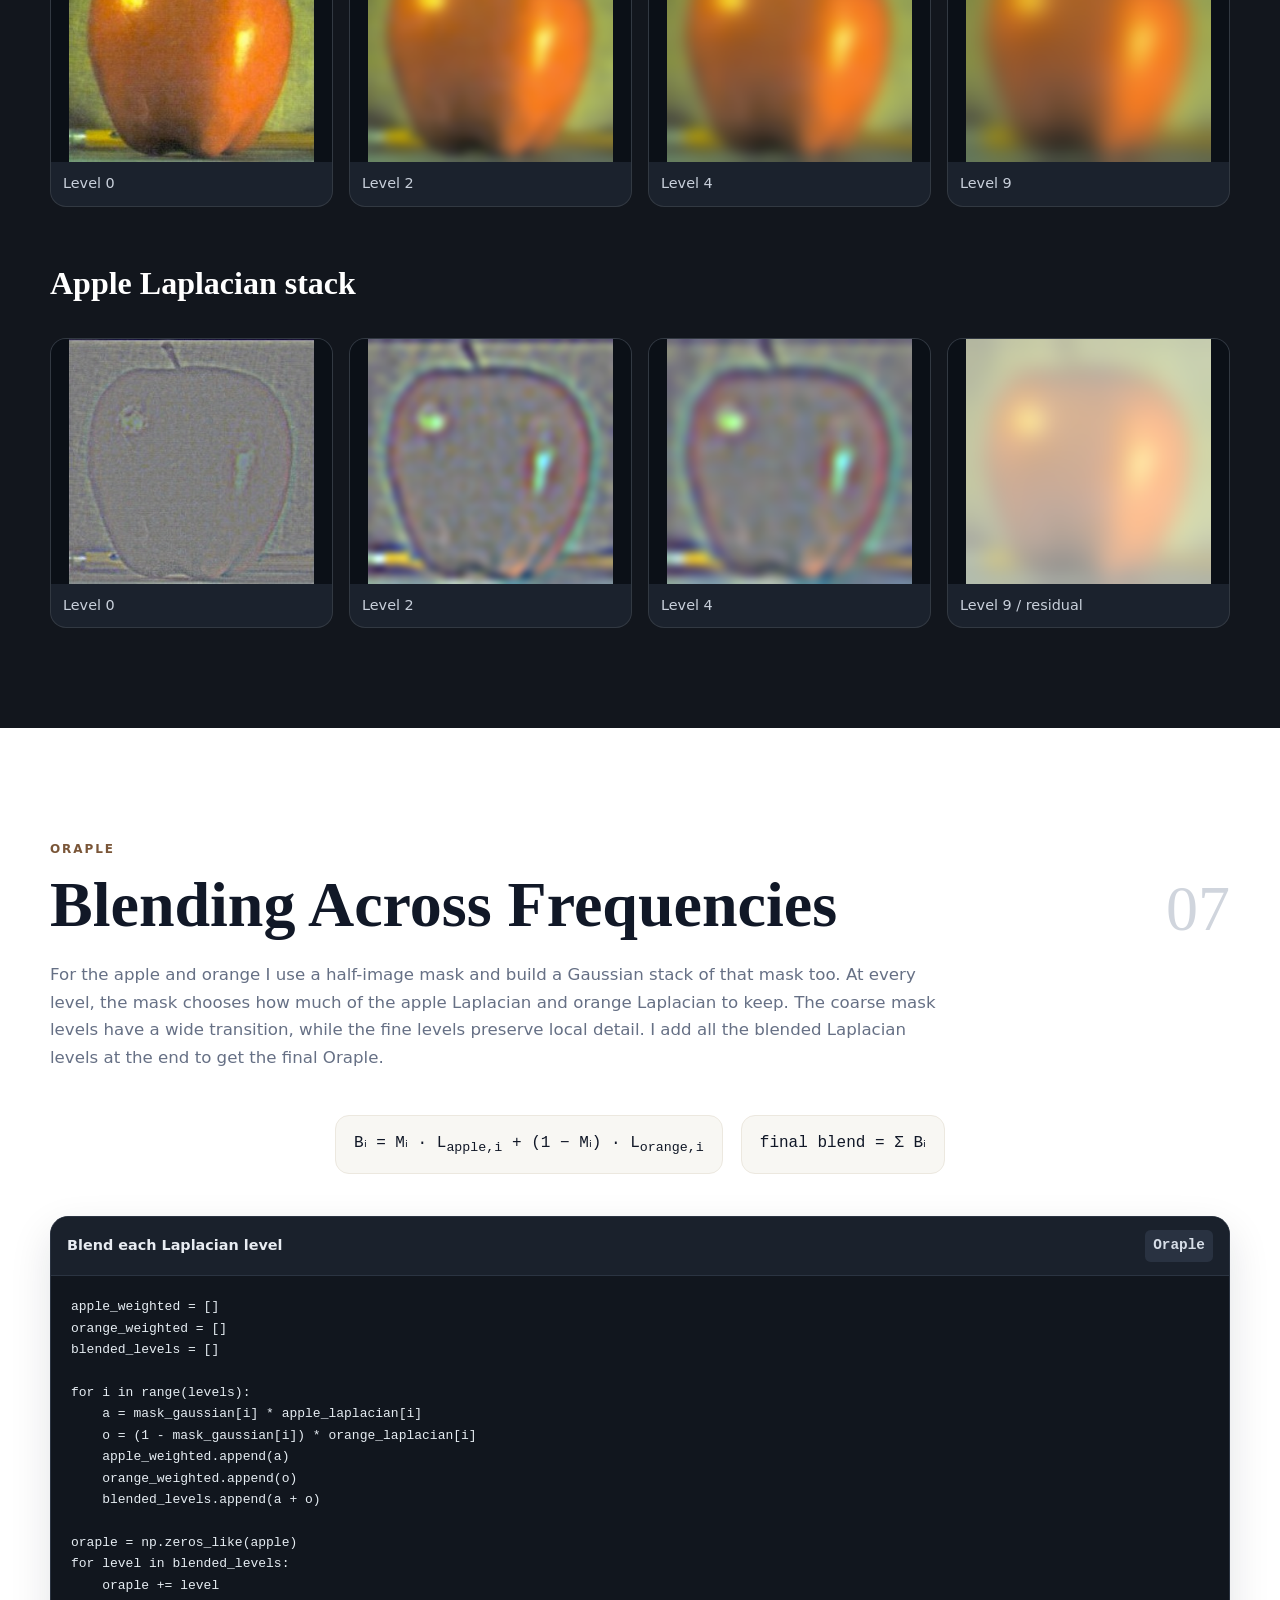
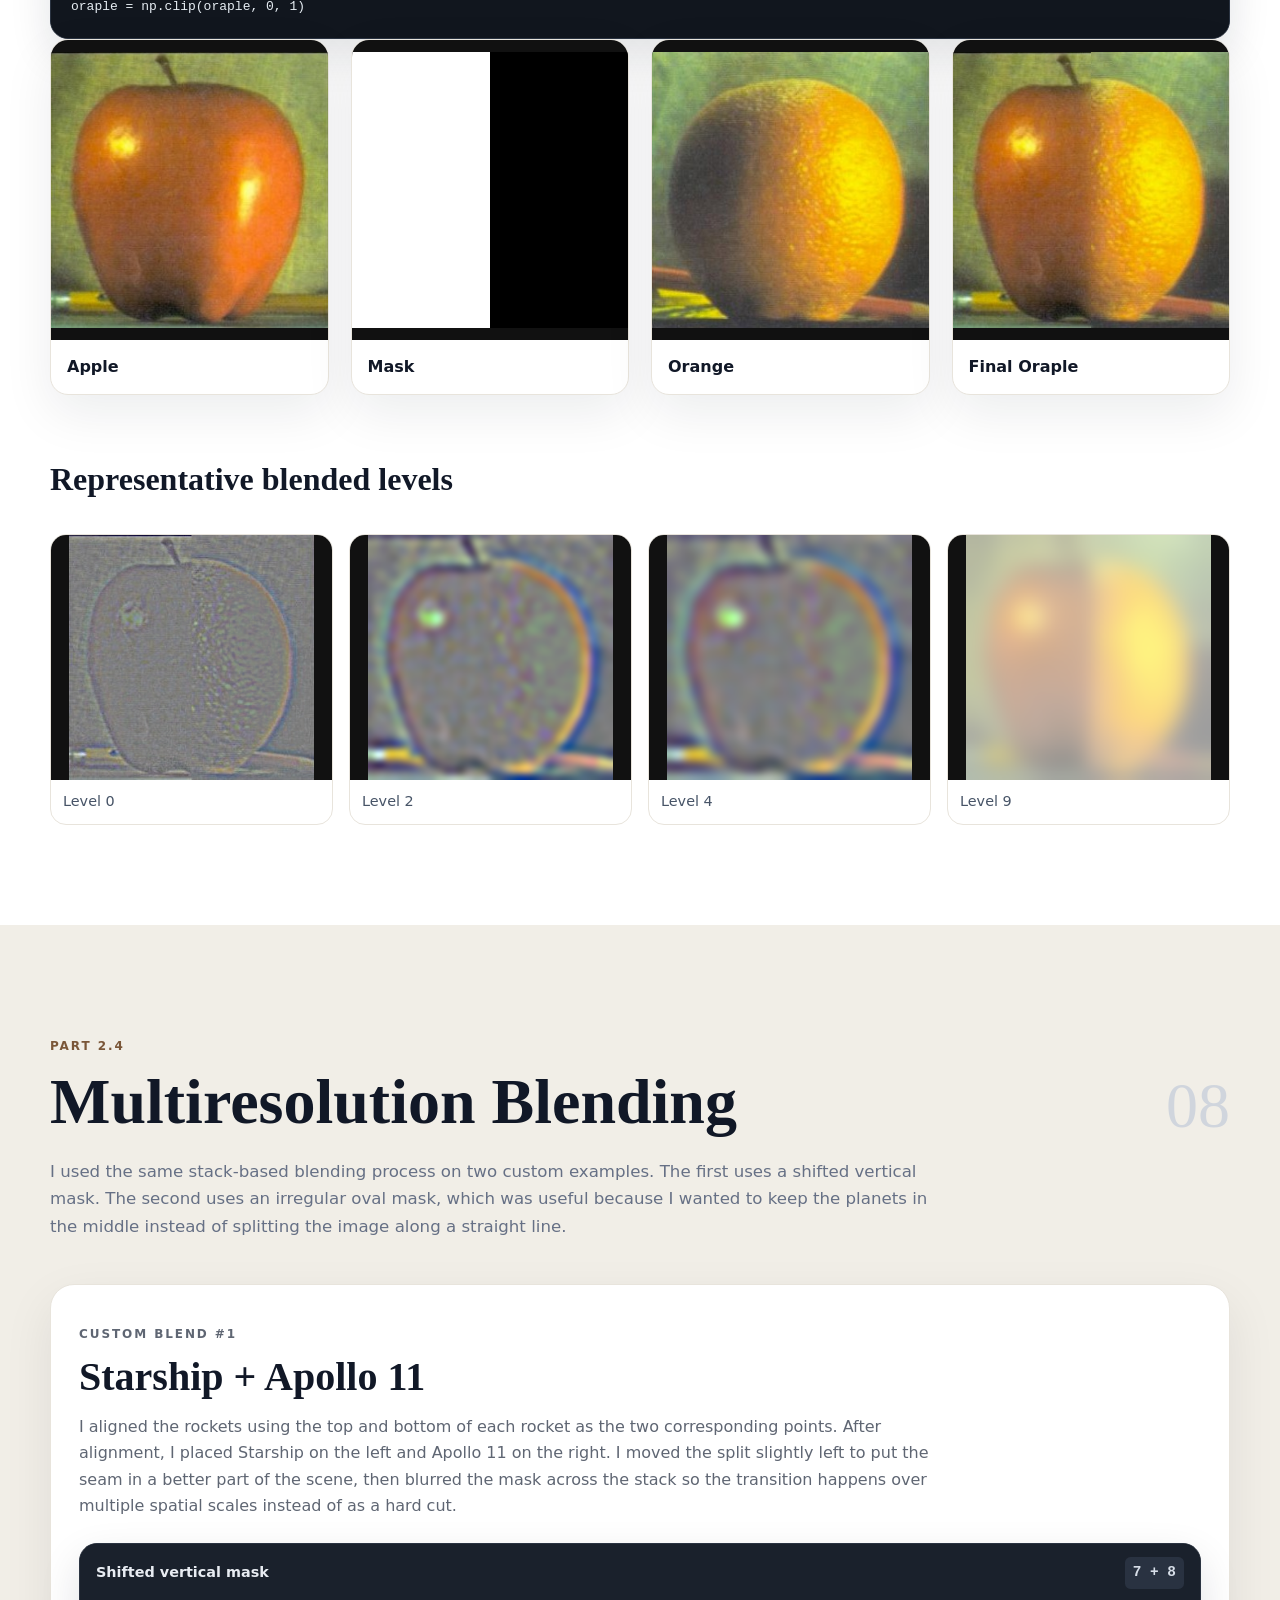
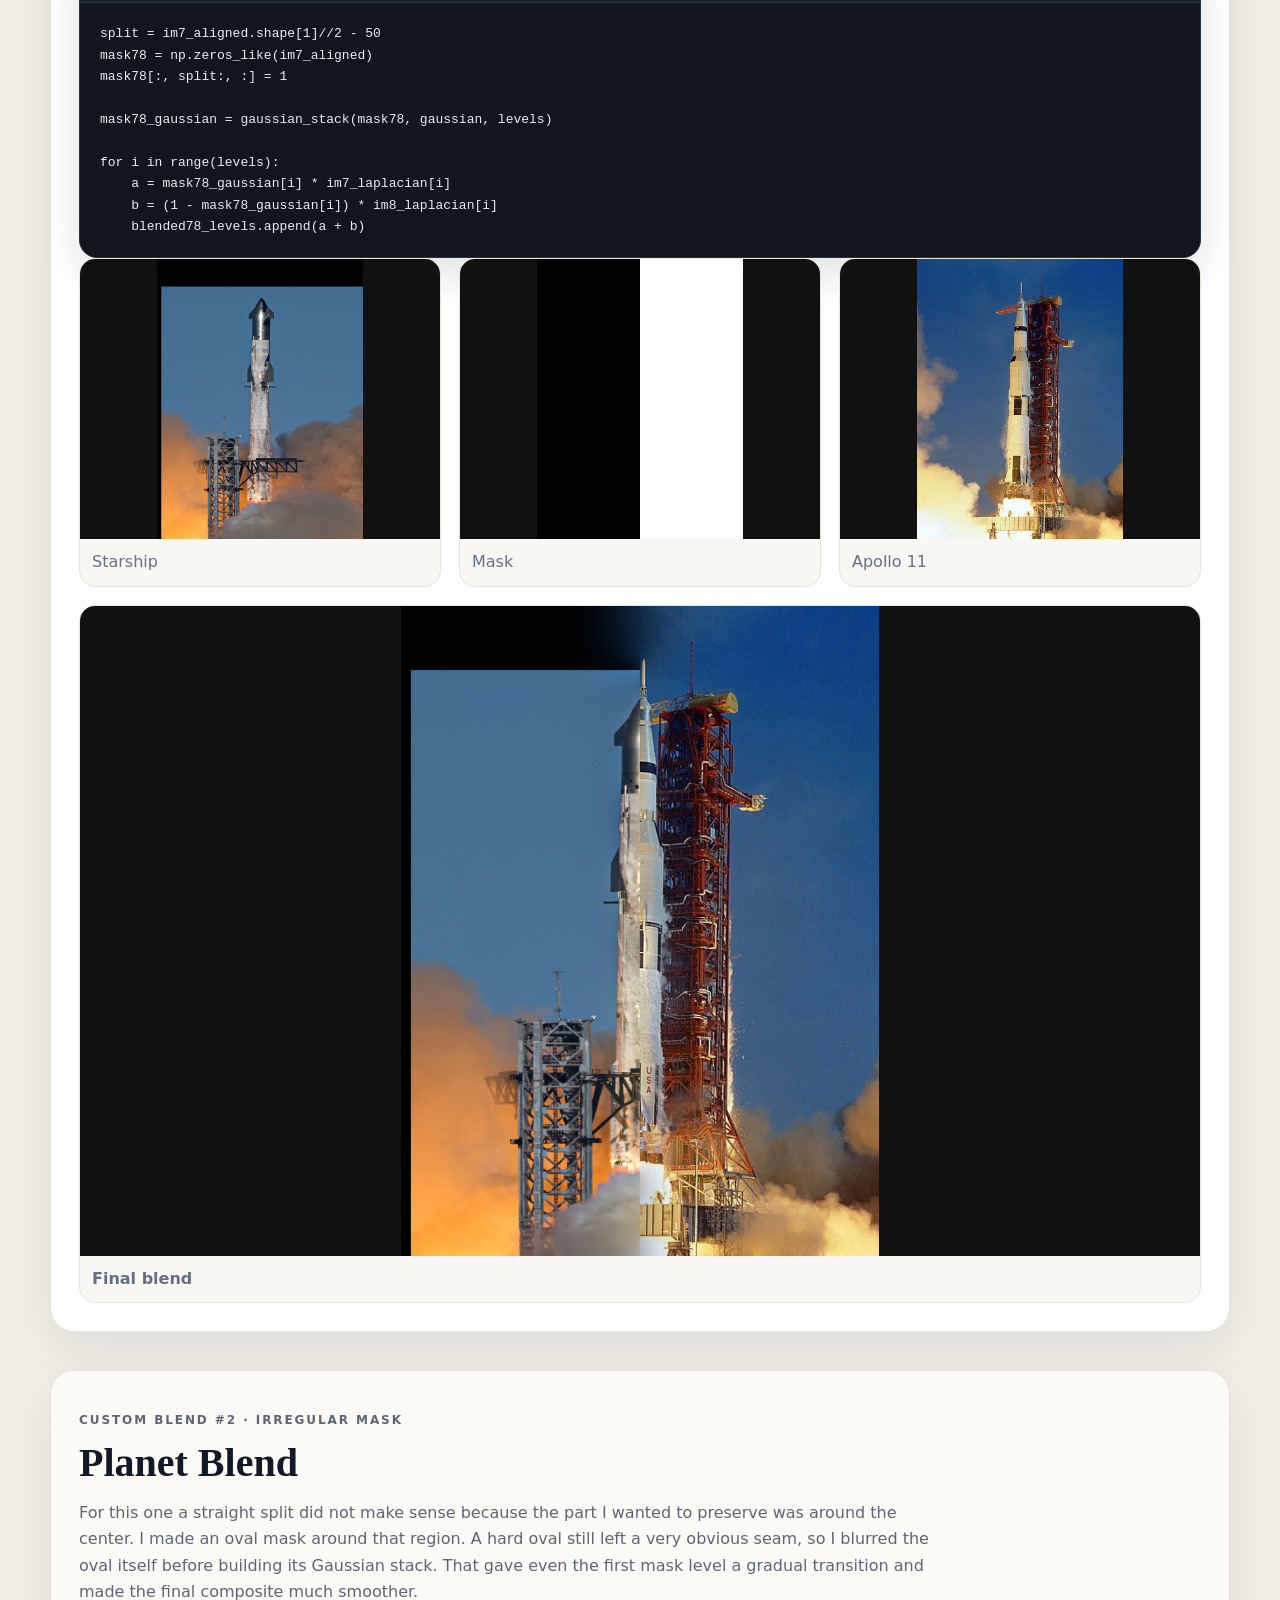
==== commit 9108c917: "Place code snippets with each Project 2 section" ====
--- a/proj2/index.html
+++ b/proj2/index.html
@@ -20,7 +20,6 @@
       <a href="#hybrids">Hybrids</a>
       <a href="#stacks">Stacks</a>
       <a href="#blending">Blending</a>
-      <a href="#implementation">Code</a>
       <a href="../proj1/">Project 1</a>
     </div>
   </nav>
@@ -74,6 +73,44 @@
       </article>
     </div>
 
+    <div class="code-grid two-code inline-code">
+      <article class="code-block">
+        <div class="code-title"><span>4-loop convolution</span><code>conv4</code></div>
+<pre><code>def conv4(image, kernel):
+    flipped_kernel = np.flip(kernel)
+    pad_h = kernel.shape[0]//2
+    pad_w = kernel.shape[1]//2
+    padded_image = np.pad(image, ((pad_h, pad_h), (pad_w, pad_w)), mode = 'constant')
+    image_output = np.zeros((image.shape[0], image.shape[1]))
+
+    for i in range(image.shape[0]):
+        for j in range(image.shape[1]):
+            output = 0
+            for n in range(kernel.shape[0]):
+                for m in range(kernel.shape[1]):
+                    output += flipped_kernel[n,m] * padded_image[n+i,m+j]
+            image_output[i,j] = output
+    return image_output</code></pre>
+      </article>
+
+      <article class="code-block">
+        <div class="code-title"><span>2-loop convolution</span><code>conv2</code></div>
+<pre><code>def conv2(image, kernel):
+    flipped_kernel = np.flip(kernel)
+    pad_h = kernel.shape[0]//2
+    pad_w = kernel.shape[1]//2
+    padded_image = np.pad(image, ((pad_h, pad_h), (pad_w, pad_w)), mode = 'constant')
+    image_output = np.zeros((image.shape[0], image.shape[1]))
+
+    for i in range(image.shape[0]):
+        for j in range(image.shape[1]):
+            image_output[i,j] = np.sum(
+                flipped_kernel * padded_image[i:i+kernel.shape[0], j:j+kernel.shape[1]]
+            )
+    return image_output</code></pre>
+      </article>
+    </div>
+
     <h3 class="subhead">Box filter and finite differences</h3>
     <div class="result-grid five-grid">
       <figure class="result-card"><img src="images/original.png" alt="Original grayscale image"><figcaption><strong>Original</strong><span>Grayscale input</span></figcaption></figure>
@@ -89,6 +126,19 @@
   <div class="shell">
     <div class="section-heading"><div><p class="section-kicker">Part 1.2</p><h2>Finite Difference Edge Detection</h2></div><span class="section-number">02</span></div>
     <p class="section-copy">I applied the finite difference filters to the cameraman image, then combined the derivatives using the gradient magnitude. Thresholding that magnitude gives a binary edge map. The threshold is a tradeoff: too low and texture/noise appears everywhere, too high and real edges disappear.</p>
+
+    <article class="code-block inline-code">
+      <div class="code-title"><span>Gradient magnitude + threshold</span><code>Part 1.2</code></div>
+<pre><code>Dx = np.array([[1, 0, -1]])
+Dy = np.array([[-1], [0], [1]])
+
+dx_image2 = conv2(image2, Dx)
+dy_image2 = conv2(image2, Dy)
+
+t2 = np.sqrt(dx_image2 ** 2 + dy_image2 ** 2)
+edges = t2 &gt; threshold</code></pre>
+    </article>
+
     <div class="result-grid">
       <figure class="result-card"><img src="images/cameraman_original.png" alt="Cameraman original"><figcaption><strong>Original</strong></figcaption></figure>
       <figure class="result-card"><img src="images/cameraman_dx.png" alt="Cameraman dx"><figcaption><strong>D<sub>x</sub></strong></figcaption></figure>
@@ -103,6 +153,19 @@
   <div class="shell">
     <div class="section-heading light-heading"><div><p class="section-kicker gold">Part 1.3</p><h2>Derivative of Gaussian</h2></div><span class="section-number">03</span></div>
     <p class="section-copy light-copy">The raw finite difference result reacts to a lot of small intensity changes. Blurring first suppresses those high-frequency changes, so the derivative response becomes cleaner. I also convolved the Gaussian itself with D<sub>x</sub> and D<sub>y</sub> to make derivative-of-Gaussian filters and then applied those directly to the image. Aside from boundary behavior, the result matches blur-then-differentiate because convolution is associative.</p>
+
+    <article class="code-block inline-code">
+      <div class="code-title"><span>Derivative-of-Gaussian filters</span><code>Part 1.3</code></div>
+<pre><code>g1d = cv2.getGaussianKernel(9, 2)
+gaussian = g1d @ g1d.T
+
+dog_x = convolve2d(gaussian, Dx, mode = 'full')
+dog_y = convolve2d(gaussian, Dy, mode = 'full')
+
+dx_dog = convolve2d(image2, dog_x, mode='same', boundary='fill', fillvalue=0)
+dy_dog = convolve2d(image2, dog_y, mode='same', boundary='fill', fillvalue=0)
+gradient_dog = np.sqrt(dx_dog**2 + dy_dog**2)</code></pre>
+    </article>
 
     <div class="result-grid dark-grid">
       <figure class="result-card"><img src="images/gaussian_kernel.png" alt="Gaussian kernel"><figcaption><strong>Gaussian kernel</strong></figcaption></figure>
@@ -127,6 +190,18 @@
       <span>sharpened = image + α · high frequencies</span>
     </div>
 
+    <article class="code-block inline-code">
+      <div class="code-title"><span>Unsharp masking</span><code>Part 2.1</code></div>
+<pre><code>blur = convolve2d(taj, gaussian, mode = 'same', boundary = 'symm')
+high = taj - blur
+sharpened = taj + alpha * high
+
+identity = np.zeros_like(gaussian)
+identity[gaussian.shape[0]//2, gaussian.shape[1]//2] = 1
+unsharp_filter = (1 + alpha) * identity - alpha * gaussian
+sharpened_single = convolve2d(taj, unsharp_filter, mode = 'same', boundary = 'symm')</code></pre>
+    </article>
+
     <h3 class="subhead">Taj Mahal</h3>
     <div class="result-grid four-grid">
       <figure class="result-card"><img src="images/taj_original.png" alt="Taj original"><figcaption><strong>Original</strong></figcaption></figure>
@@ -151,6 +226,17 @@
     <div class="section-heading"><div><p class="section-kicker">Part 2.2</p><h2>Hybrid Images</h2></div><span class="section-number">05</span></div>
     <p class="section-copy">A hybrid image combines the low frequencies from one image with the high frequencies from another. Up close, the high-frequency image dominates because the fine details are visible. From farther away those details disappear and the low-frequency image becomes more noticeable. The alignment matters a lot, so I used two matching points to put the important features at similar scale and orientation before filtering.</p>
 
+    <article class="code-block inline-code">
+      <div class="code-title"><span>Low frequencies + high frequencies</span><code>Part 2.2</code></div>
+<pre><code>nutmeg_low = convolve2d(nutmeg_gray, gaussian, mode='same', boundary='fill', fillvalue=0)
+derek_blur = convolve2d(derek_gray, gaussian, mode='same', boundary='fill', fillvalue=0)
+derek_high = derek_gray - derek_blur
+
+alpha = 3
+hybrid = nutmeg_low + alpha * derek_high
+hybrid = np.clip(hybrid, 0, 1)</code></pre>
+    </article>
+
     <div class="hybrid-feature">
       <div class="hybrid-inputs">
         <figure><img src="images/nutmeg_gray.png" alt="Nutmeg grayscale"><figcaption>Nutmeg input</figcaption></figure>
@@ -180,6 +266,35 @@
       <div><strong>Reconstruction</strong><span>Add all Laplacian levels back together.</span></div>
     </div>
 
+    <div class="code-grid two-code inline-code">
+      <article class="code-block">
+        <div class="code-title"><span>Gaussian stack</span><code>Part 2.3</code></div>
+<pre><code>def gaussian_stack(image, gaussian, levels):
+    stack = [image]
+    current = image
+    for i in range(levels - 1):
+        output = np.zeros_like(current)
+        for c in range(current.shape[2]):
+            output[:, :, c] = convolve2d(
+                current[:, :, c], gaussian,
+                mode = 'same', boundary = 'symm'
+            )
+        stack.append(output)
+        current = output
+    return stack</code></pre>
+      </article>
+
+      <article class="code-block">
+        <div class="code-title"><span>Laplacian stack</span><code>Part 2.3</code></div>
+<pre><code>def laplacian_stack(g_stack):
+    stack = []
+    for i in range(len(g_stack)-1):
+        stack.append(g_stack[i] - g_stack[i+1])
+    stack.append(g_stack[-1])
+    return stack</code></pre>
+      </article>
+    </div>
+
     <h3 class="subhead light-subhead">Apple Gaussian stack</h3>
     <div class="level-strip">
       <figure><img src="images/apple_gaussian_0.png" alt="Apple Gaussian level 0"><figcaption>Level 0</figcaption></figure>
@@ -208,6 +323,25 @@
       <span>final blend = Σ Bᵢ</span>
     </div>
 
+    <article class="code-block inline-code">
+      <div class="code-title"><span>Blend each Laplacian level</span><code>Oraple</code></div>
+<pre><code>apple_weighted = []
+orange_weighted = []
+blended_levels = []
+
+for i in range(levels):
+    a = mask_gaussian[i] * apple_laplacian[i]
+    o = (1 - mask_gaussian[i]) * orange_laplacian[i]
+    apple_weighted.append(a)
+    orange_weighted.append(o)
+    blended_levels.append(a + o)
+
+oraple = np.zeros_like(apple)
+for level in blended_levels:
+    oraple += level
+oraple = np.clip(oraple, 0, 1)</code></pre>
+    </article>
+
     <div class="result-grid oraple-top">
       <figure class="result-card"><img src="images/apple_original.png" alt="Apple original"><figcaption><strong>Apple</strong></figcaption></figure>
       <figure class="result-card"><img src="images/oraple_mask.png" alt="Oraple mask"><figcaption><strong>Mask</strong></figcaption></figure>
@@ -236,6 +370,21 @@
         <h3>Starship + Apollo 11</h3>
         <p>I aligned the rockets using the top and bottom of each rocket as the two corresponding points. After alignment, I placed Starship on the left and Apollo 11 on the right. I moved the split slightly left to put the seam in a better part of the scene, then blurred the mask across the stack so the transition happens over multiple spatial scales instead of as a hard cut.</p>
       </div>
+
+      <article class="code-block inline-code">
+        <div class="code-title"><span>Shifted vertical mask</span><code>7 + 8</code></div>
+<pre><code>split = im7_aligned.shape[1]//2 - 50
+mask78 = np.zeros_like(im7_aligned)
+mask78[:, split:, :] = 1
+
+mask78_gaussian = gaussian_stack(mask78, gaussian, levels)
+
+for i in range(levels):
+    a = mask78_gaussian[i] * im7_laplacian[i]
+    b = (1 - mask78_gaussian[i]) * im8_laplacian[i]
+    blended78_levels.append(a + b)</code></pre>
+      </article>
+
       <div class="blend-gallery">
         <figure><img src="images/image8_aligned.png" alt="Starship aligned"><figcaption>Starship</figcaption></figure>
         <figure><img src="images/mask78.png" alt="Rocket blend mask"><figcaption>Mask</figcaption></figure>
@@ -250,6 +399,36 @@
         <h3>Planet Blend</h3>
         <p>For this one a straight split did not make sense because the part I wanted to preserve was around the center. I made an oval mask around that region. A hard oval still left a very obvious seam, so I blurred the oval itself before building its Gaussian stack. That gave even the first mask level a gradual transition and made the final composite much smoother.</p>
       </div>
+
+      <article class="code-block inline-code">
+        <div class="code-title"><span>Irregular oval + soft starting mask</span><code>9 + 10</code></div>
+<pre><code>h, w = im9_aligned.shape[:2]
+mask910 = np.zeros_like(im9_aligned)
+
+cx = w // 2
+cy = h // 2
+rx = w // 4
+ry = h // 3
+
+y, x = np.ogrid[:h, :w]
+ellipse = ((x - cx) / rx)**2 + ((y - cy) / ry)**2 &lt;= 1
+mask910[ellipse] = 1
+mask910 = 1 - mask910
+
+g1d_mask = cv2.getGaussianKernel(201, 35)
+gaussian_mask = g1d_mask @ g1d_mask.T
+
+soft_mask910 = np.zeros_like(mask910)
+for c in range(mask910.shape[2]):
+    soft_mask910[:, :, c] = convolve2d(
+        mask910[:, :, c], gaussian_mask,
+        mode = 'same', boundary = 'symm'
+    )
+
+soft_mask910 = np.clip(soft_mask910, 0, 1)
+mask910_gaussian = gaussian_stack(soft_mask910, gaussian, levels)</code></pre>
+      </article>
+
       <div class="blend-gallery planet-gallery">
         <figure><img src="images/image9_aligned.png" alt="Planet blend image 9"><figcaption>Aligned image 9</figcaption></figure>
         <figure><img src="images/mask910_hard.png" alt="Hard oval mask"><figcaption>Hard oval mask</figcaption></figure>
@@ -266,240 +445,12 @@
   </div>
 </section>
 
-<section class="project-section code-notes" id="implementation">
-  <div class="shell">
-    <div class="section-heading"><div><p class="section-kicker">Implementation</p><h2>Code I Used</h2></div><span class="section-number">09</span></div>
-    <p class="section-copy">These are the main pieces from my notebook. I kept the code here pretty close to what I actually wrote instead of rewriting everything into cleaner helper functions after the fact.</p>
-
-    <h3 class="subhead">Convolution from scratch</h3>
-    <div class="code-grid two-code">
-      <article class="code-block">
-        <div class="code-title"><span>4-loop convolution</span><code>conv4</code></div>
-<pre><code>def conv4(image, kernel):
-    flipped_kernel = np.flip(kernel)
-    pad_h = kernel.shape[0]//2
-    pad_w = kernel.shape[1]//2
-    padded_image = np.pad(
-        image,
-        ((pad_h, pad_h), (pad_w, pad_w)),
-        mode = 'constant'
-    )
-    image_output = np.zeros((image.shape[0], image.shape[1]))
-
-    for i in range(image.shape[0]):
-        for j in range(image.shape[1]):
-            output = 0
-            for n in range(kernel.shape[0]):
-                for m in range(kernel.shape[1]):
-                    output += flipped_kernel[n,m] * padded_image[n+i,m+j]
-            image_output[i,j] = output
-
-    return image_output</code></pre>
-      </article>
-
-      <article class="code-block">
-        <div class="code-title"><span>2-loop convolution</span><code>conv2</code></div>
-<pre><code>def conv2(image, kernel):
-    flipped_kernel = np.flip(kernel)
-    pad_h = kernel.shape[0]//2
-    pad_w = kernel.shape[1]//2
-    padded_image = np.pad(
-        image,
-        ((pad_h, pad_h), (pad_w, pad_w)),
-        mode = 'constant'
-    )
-    image_output = np.zeros((image.shape[0], image.shape[1]))
-
-    for i in range(image.shape[0]):
-        for j in range(image.shape[1]):
-            image_output[i,j] = np.sum(
-                flipped_kernel *
-                padded_image[i:i+kernel.shape[0],
-                             j:j+kernel.shape[1]]
-            )
-
-    return image_output</code></pre>
-      </article>
-    </div>
-
-    <h3 class="subhead spaced">Finite differences and edges</h3>
-    <article class="code-block">
-      <div class="code-title"><span>Gradient magnitude + threshold</span><code>Part 1.2</code></div>
-<pre><code>Dx = np.array([[1, 0, -1]])
-Dy = np.array([[-1], [0], [1]])
-
-dx_image2 = conv2(image2, Dx)
-dy_image2 = conv2(image2, Dy)
-
-t2 = np.sqrt(dx_image2 ** 2 + dy_image2 ** 2)
-edges = t2 &gt; threshold</code></pre>
-    </article>
-
-    <h3 class="subhead spaced">Derivative of Gaussian</h3>
-    <article class="code-block">
-      <div class="code-title"><span>Build DoG filters once, then convolve</span><code>Part 1.3</code></div>
-<pre><code>g1d = cv2.getGaussianKernel(9, 2)
-gaussian = g1d @ g1d.T
-
-dog_x = convolve2d(gaussian, Dx, mode = 'full')
-dog_y = convolve2d(gaussian, Dy, mode = 'full')
-
-dx_dog = convolve2d(
-    image2, dog_x,
-    mode = 'same', boundary = 'fill', fillvalue = 0
-)
-dy_dog = convolve2d(
-    image2, dog_y,
-    mode = 'same', boundary = 'fill', fillvalue = 0
-)
-
-gradient_dog = np.sqrt(dx_dog**2 + dy_dog**2)</code></pre>
-    </article>
-
-    <h3 class="subhead spaced">Sharpening</h3>
-    <article class="code-block">
-      <div class="code-title"><span>Unsharp masking</span><code>Part 2.1</code></div>
-<pre><code>blur = convolve2d(
-    taj, gaussian,
-    mode = 'same', boundary = 'symm'
-)
-
-high = taj - blur
-sharpened = taj + alpha * high
-
-identity = np.zeros_like(gaussian)
-identity[gaussian.shape[0]//2, gaussian.shape[1]//2] = 1
-
-unsharp_filter = (1 + alpha) * identity - alpha * gaussian
-sharpened_single = convolve2d(
-    taj, unsharp_filter,
-    mode = 'same', boundary = 'symm'
-)</code></pre>
-    </article>
-
-    <h3 class="subhead spaced">Hybrid image</h3>
-    <article class="code-block">
-      <div class="code-title"><span>Low frequencies + high frequencies</span><code>Part 2.2</code></div>
-<pre><code>nutmeg_low = convolve2d(
-    nutmeg_gray, gaussian,
-    mode = 'same', boundary = 'fill', fillvalue = 0
-)
-
-derek_blur = convolve2d(
-    derek_gray, gaussian,
-    mode = 'same', boundary = 'fill', fillvalue = 0
-)
-
-derek_high = derek_gray - derek_blur
-
-alpha = 3
-hybrid = nutmeg_low + alpha * derek_high
-hybrid = np.clip(hybrid, 0, 1)</code></pre>
-    </article>
-
-    <h3 class="subhead spaced">Gaussian and Laplacian stacks</h3>
-    <div class="code-grid two-code">
-      <article class="code-block">
-        <div class="code-title"><span>Gaussian stack</span><code>Part 2.3</code></div>
-<pre><code>def gaussian_stack(image, gaussian, levels):
-    stack = [image]
-    current = image
-
-    for i in range(levels - 1):
-        output = np.zeros_like(current)
-        for c in range(current.shape[2]):
-            output[:, :, c] = convolve2d(
-                current[:, :, c],
-                gaussian,
-                mode = 'same',
-                boundary = 'symm'
-            )
-        stack.append(output)
-        current = output
-
-    return stack</code></pre>
-      </article>
-
-      <article class="code-block">
-        <div class="code-title"><span>Laplacian stack</span><code>Part 2.3</code></div>
-<pre><code>def laplacian_stack(g_stack):
-    stack = []
-
-    for i in range(len(g_stack) - 1):
-        stack.append(g_stack[i] - g_stack[i+1])
-
-    stack.append(g_stack[-1])
-    return stack</code></pre>
-      </article>
-    </div>
-
-    <h3 class="subhead spaced">Multiresolution blending</h3>
-    <article class="code-block">
-      <div class="code-title"><span>Blend every Laplacian level, then reconstruct</span><code>Part 2.4</code></div>
-<pre><code>im9_weighted = []
-im10_weighted = []
-blended910_levels = []
-
-for i in range(levels):
-    a = mask910_gaussian[i] * im9_laplacian[i]
-    b = (1 - mask910_gaussian[i]) * im10_laplacian[i]
-
-    im9_weighted.append(a)
-    im10_weighted.append(b)
-    blended910_levels.append(a + b)
-
-blend910 = np.zeros_like(blended910_levels[0])
-
-for level in blended910_levels:
-    blend910 += level
-
-blend910 = np.clip(blend910, 0, 1)</code></pre>
-    </article>
-
-    <h3 class="subhead spaced">Irregular oval mask</h3>
-    <p class="section-copy">The planet example was the one where the normal mask was not enough. The hard oval gave me a visible outline, so I blurred the mask first and then built the mask stack from the already-soft version.</p>
-    <article class="code-block">
-      <div class="code-title"><span>Soft starting mask</span><code>Planet blend</code></div>
-<pre><code>h, w = im9_aligned.shape[:2]
-mask910 = np.zeros_like(im9_aligned)
-
-cx = w // 2
-cy = h // 2
-rx = w // 4
-ry = h // 3
-
-y, x = np.ogrid[:h, :w]
-ellipse = ((x - cx) / rx)**2 + ((y - cy) / ry)**2 &lt;= 1
-
-mask910[ellipse] = 1
-mask910 = 1 - mask910
-
-g1d_mask = cv2.getGaussianKernel(201, 35)
-gaussian_mask = g1d_mask @ g1d_mask.T
-
-soft_mask910 = np.zeros_like(mask910)
-for c in range(mask910.shape[2]):
-    soft_mask910[:, :, c] = convolve2d(
-        mask910[:, :, c],
-        gaussian_mask,
-        mode = 'same',
-        boundary = 'symm'
-    )
-
-soft_mask910 = np.clip(soft_mask910, 0, 1)
-mask910_gaussian = gaussian_stack(
-    soft_mask910, gaussian, levels
-)</code></pre>
-    </article>
-  </div>
-</section>
-
 <section class="code-section">
   <div class="shell code-callout">
     <div>
       <p class="section-kicker">Project files</p>
       <h2>Built in Python / Jupyter</h2>
-      <p>The project uses NumPy, SciPy, OpenCV, scikit-image, and Matplotlib. The snippets above are the core pieces I actually used for the convolution, filtering, stacks, hybrid images, and multiresolution blending.</p>
+      <p>The code snippets are now placed directly with the part of the project where I used them.</p>
     </div>
     <a class="code-link" href="https://github.com/raymondchbeir/cs180/tree/main/proj2">View project files ↗</a>
   </div>
--- a/proj2/styles.css
+++ b/proj2/styles.css
@@ -105,6 +105,15 @@
 .blend-gallery .wide-result img{height:auto;max-height:650px}
 .planet-gallery{grid-template-columns:repeat(4,1fr)}
 .irregular-case{background:#fbfaf6}
+.code-notes{background:#f6f2e9}
+.code-grid{display:grid;gap:24px}
+.two-code{grid-template-columns:repeat(2,minmax(0,1fr))}
+.code-block{margin:0;background:#11161e;border:1px solid #2b3442;border-radius:18px;overflow:hidden;box-shadow:0 16px 42px rgba(17,24,39,.12)}
+.code-title{display:flex;justify-content:space-between;gap:16px;align-items:center;padding:13px 16px;background:#1a212c;border-bottom:1px solid #2b3442;color:#e8ecf2;font-size:.9rem;font-weight:600}
+.code-title code{background:#293241;color:#d7dee8;padding:.25rem .5rem}
+.code-block pre{margin:0;padding:20px;overflow-x:auto;tab-size:4;background:#11161e;color:#e6edf3;font:13px/1.65 ui-monospace,SFMono-Regular,Menlo,Monaco,Consolas,"Liberation Mono",monospace}
+.code-block pre code{background:transparent;padding:0;border-radius:0;color:inherit;font:inherit;white-space:pre}
+.code-notes .section-copy{max-width:950px}
 .code-section{background:#ebe7dc;padding:70px 0}
 .code-callout{background:#fff;border:1px solid var(--line);border-radius:24px;padding:30px 34px;display:flex;align-items:center;justify-content:space-between;gap:24px;box-shadow:var(--shadow)}
 .code-callout h2{font-size:2.4rem}.code-callout p{max-width:700px;color:#667085}
@@ -117,9 +126,10 @@
   .five-grid{grid-template-columns:repeat(3,1fr)}
   .four-grid,.hybrid-grid,.oraple-top{grid-template-columns:repeat(2,1fr)}
   .planet-gallery{grid-template-columns:repeat(2,1fr)}
+  .two-code{grid-template-columns:1fr}
 }
 @media (max-width:900px){
-  .nav{align-items:flex-start}.nav-links{justify-content:flex-end;max-width:520px}
+  .nav{align-items:flex-start}.nav-links{justify-content:flex-end;max-width:620px}
   .intro-grid{grid-template-columns:1fr;gap:25px}
   .pipeline{grid-template-columns:1fr}.arrow{transform:rotate(90deg);text-align:center}
   .method-grid,.result-grid{grid-template-columns:1fr 1fr}
@@ -139,4 +149,6 @@
   .hybrid-inputs{grid-template-columns:1fr}.hybrid-inputs>span{text-align:center}
   .result-card img,.hybrid-inputs img,.hybrid-main img,.blend-gallery img{height:auto;max-height:520px}
   .code-callout,.footer-content{flex-direction:column;align-items:flex-start}
+  .code-block pre{font-size:12px;padding:16px}
+  .code-title{align-items:flex-start;flex-direction:column;gap:6px}
 }
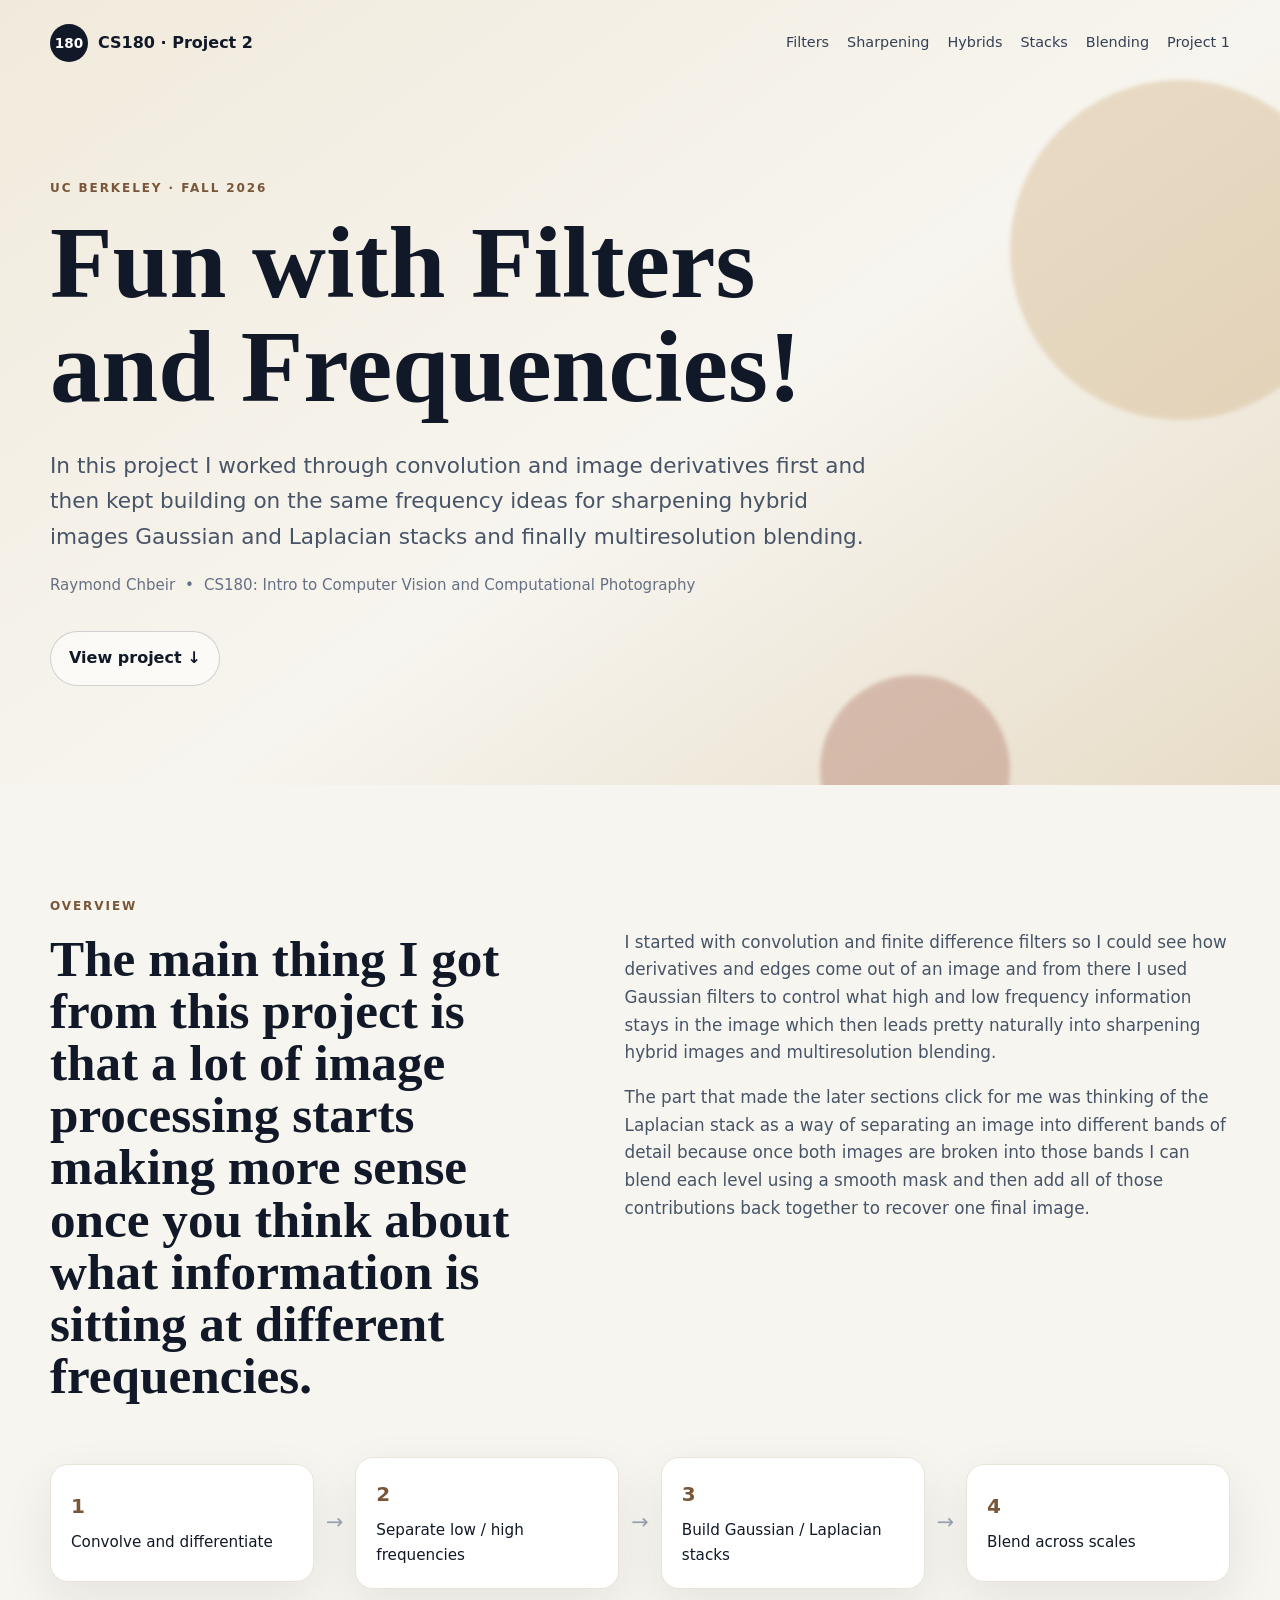
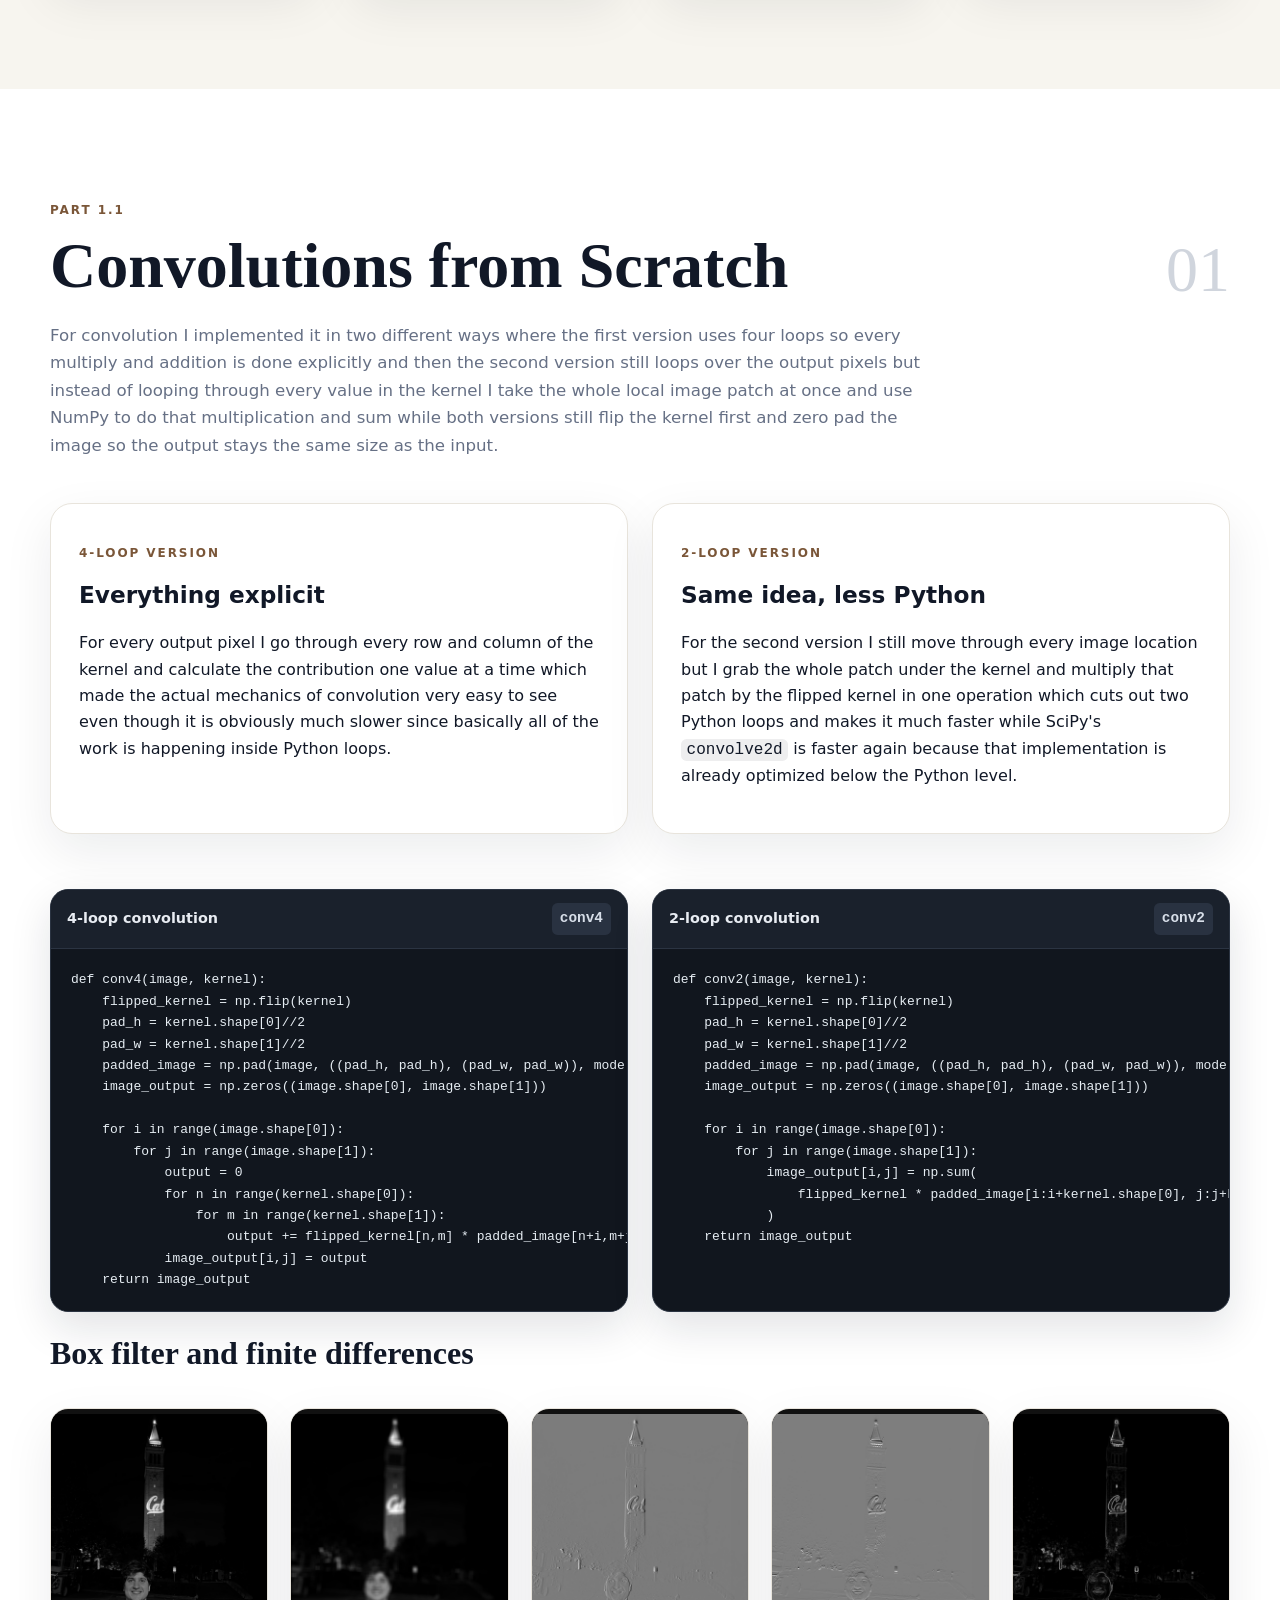
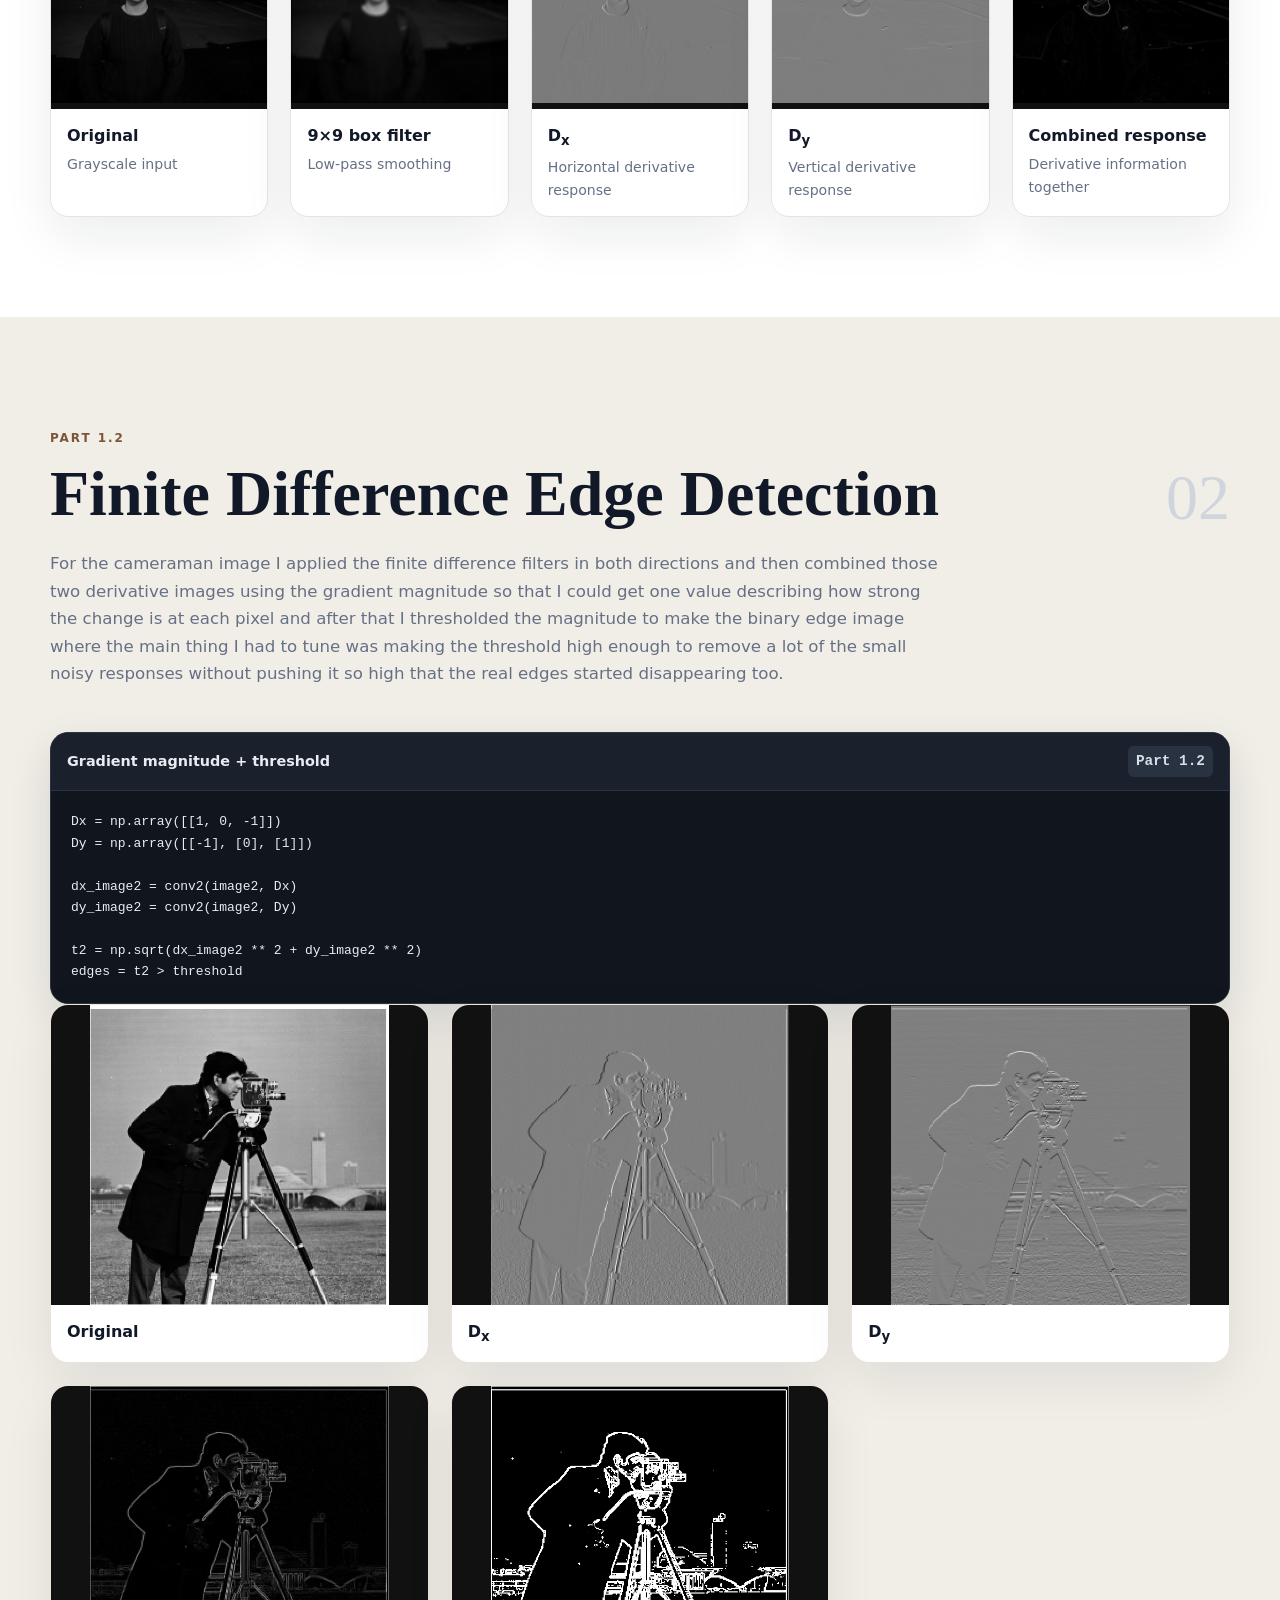
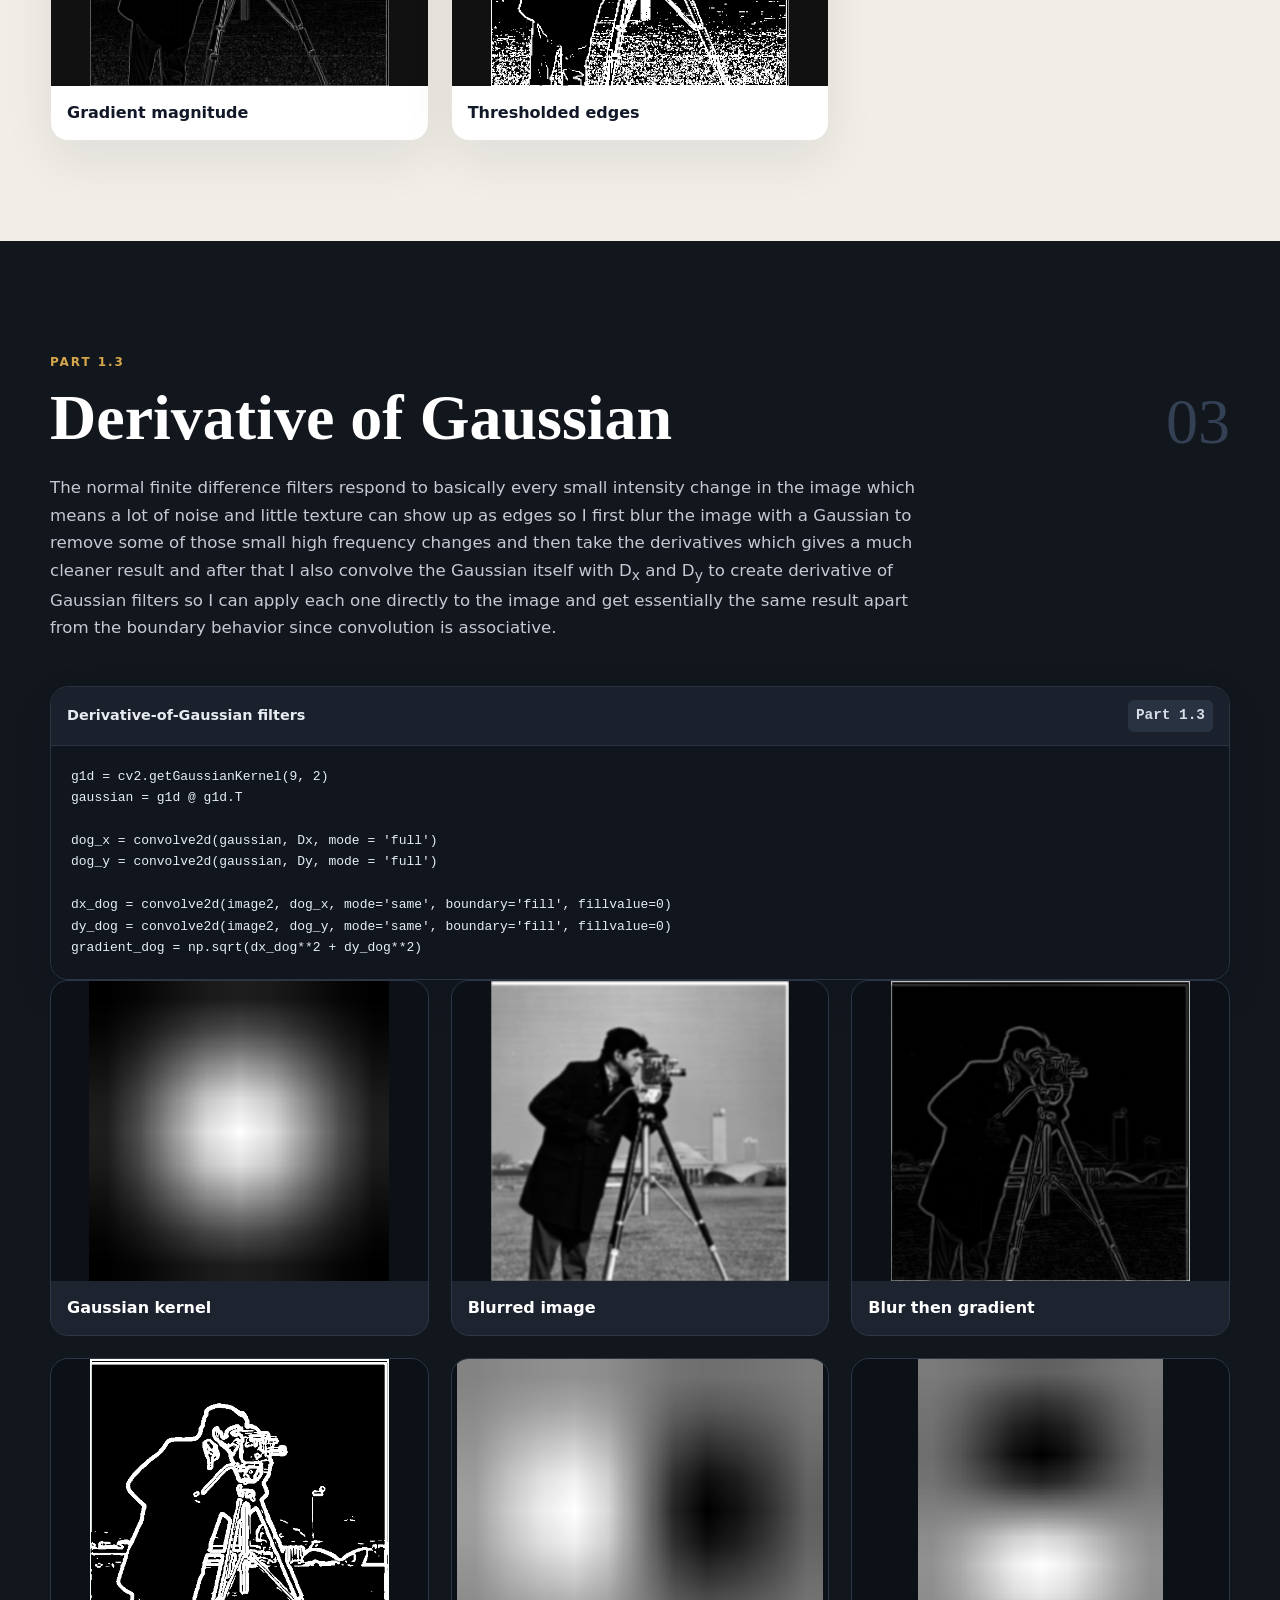
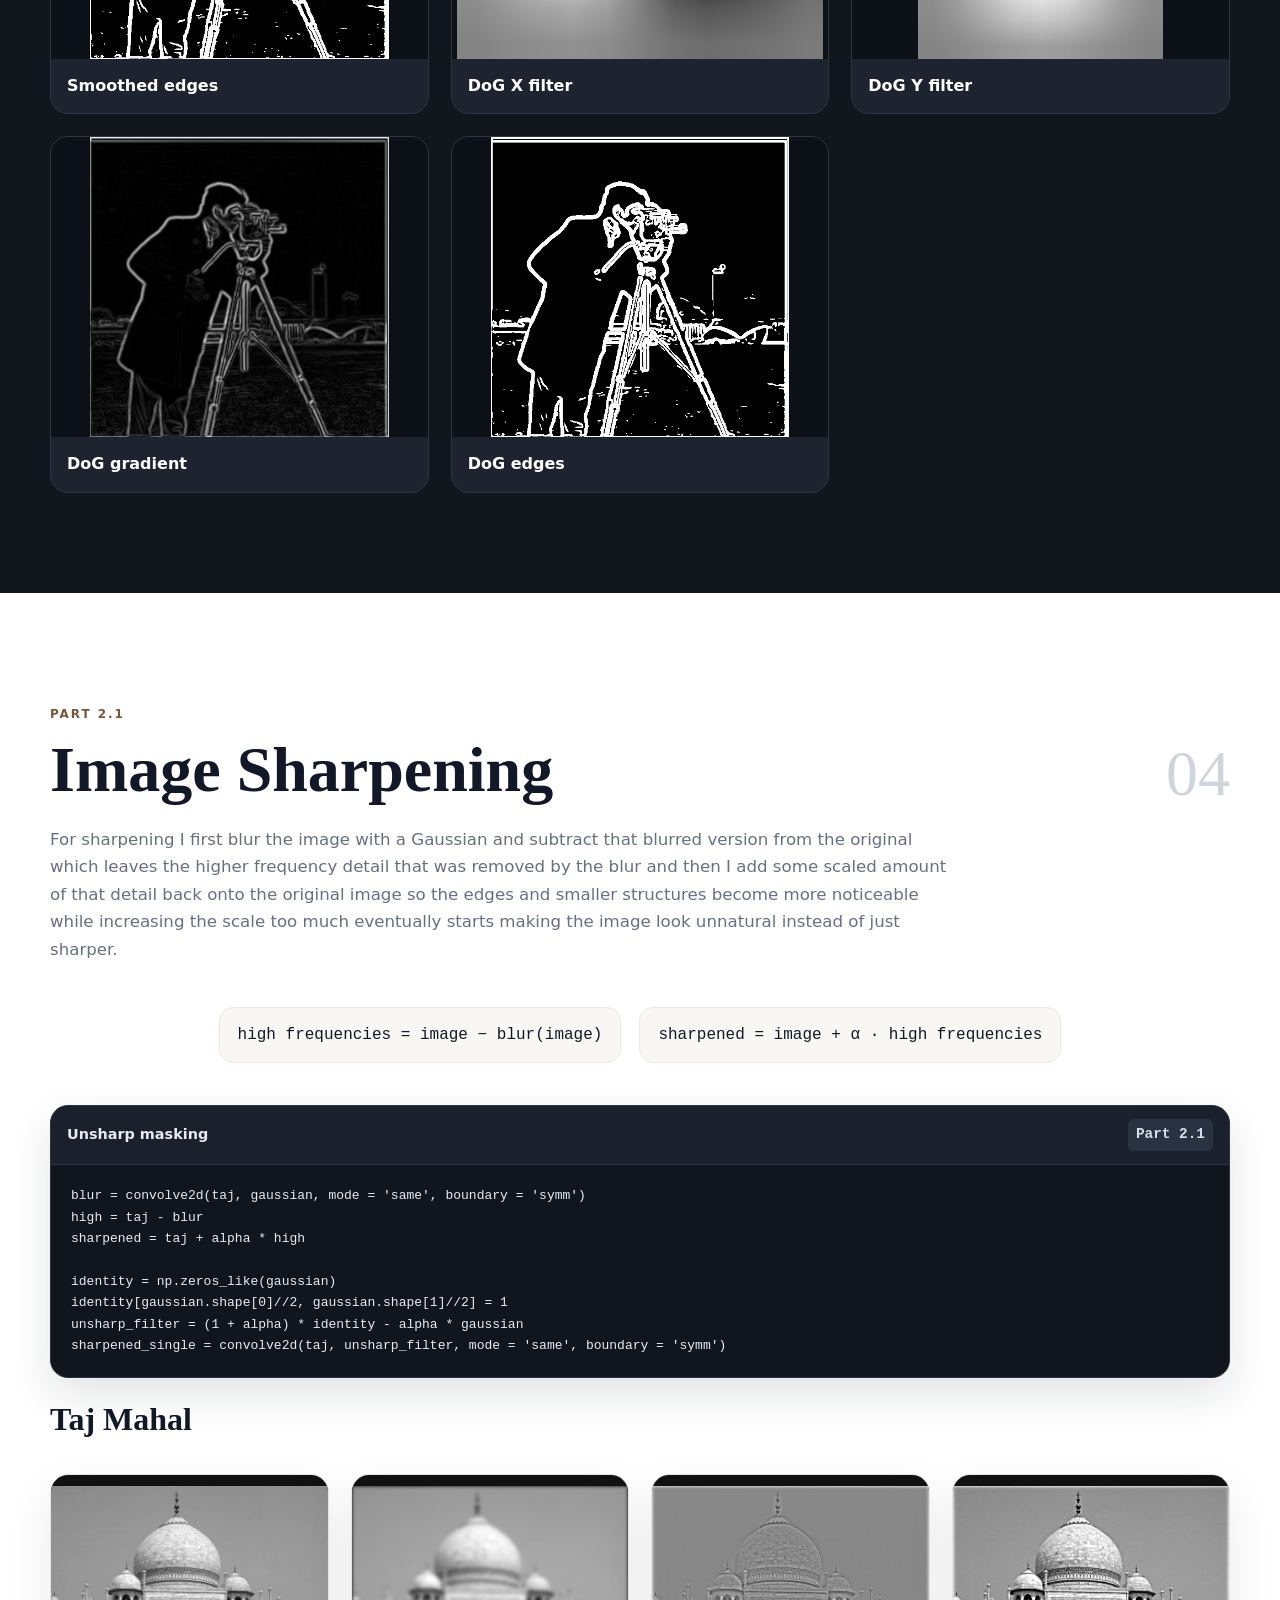
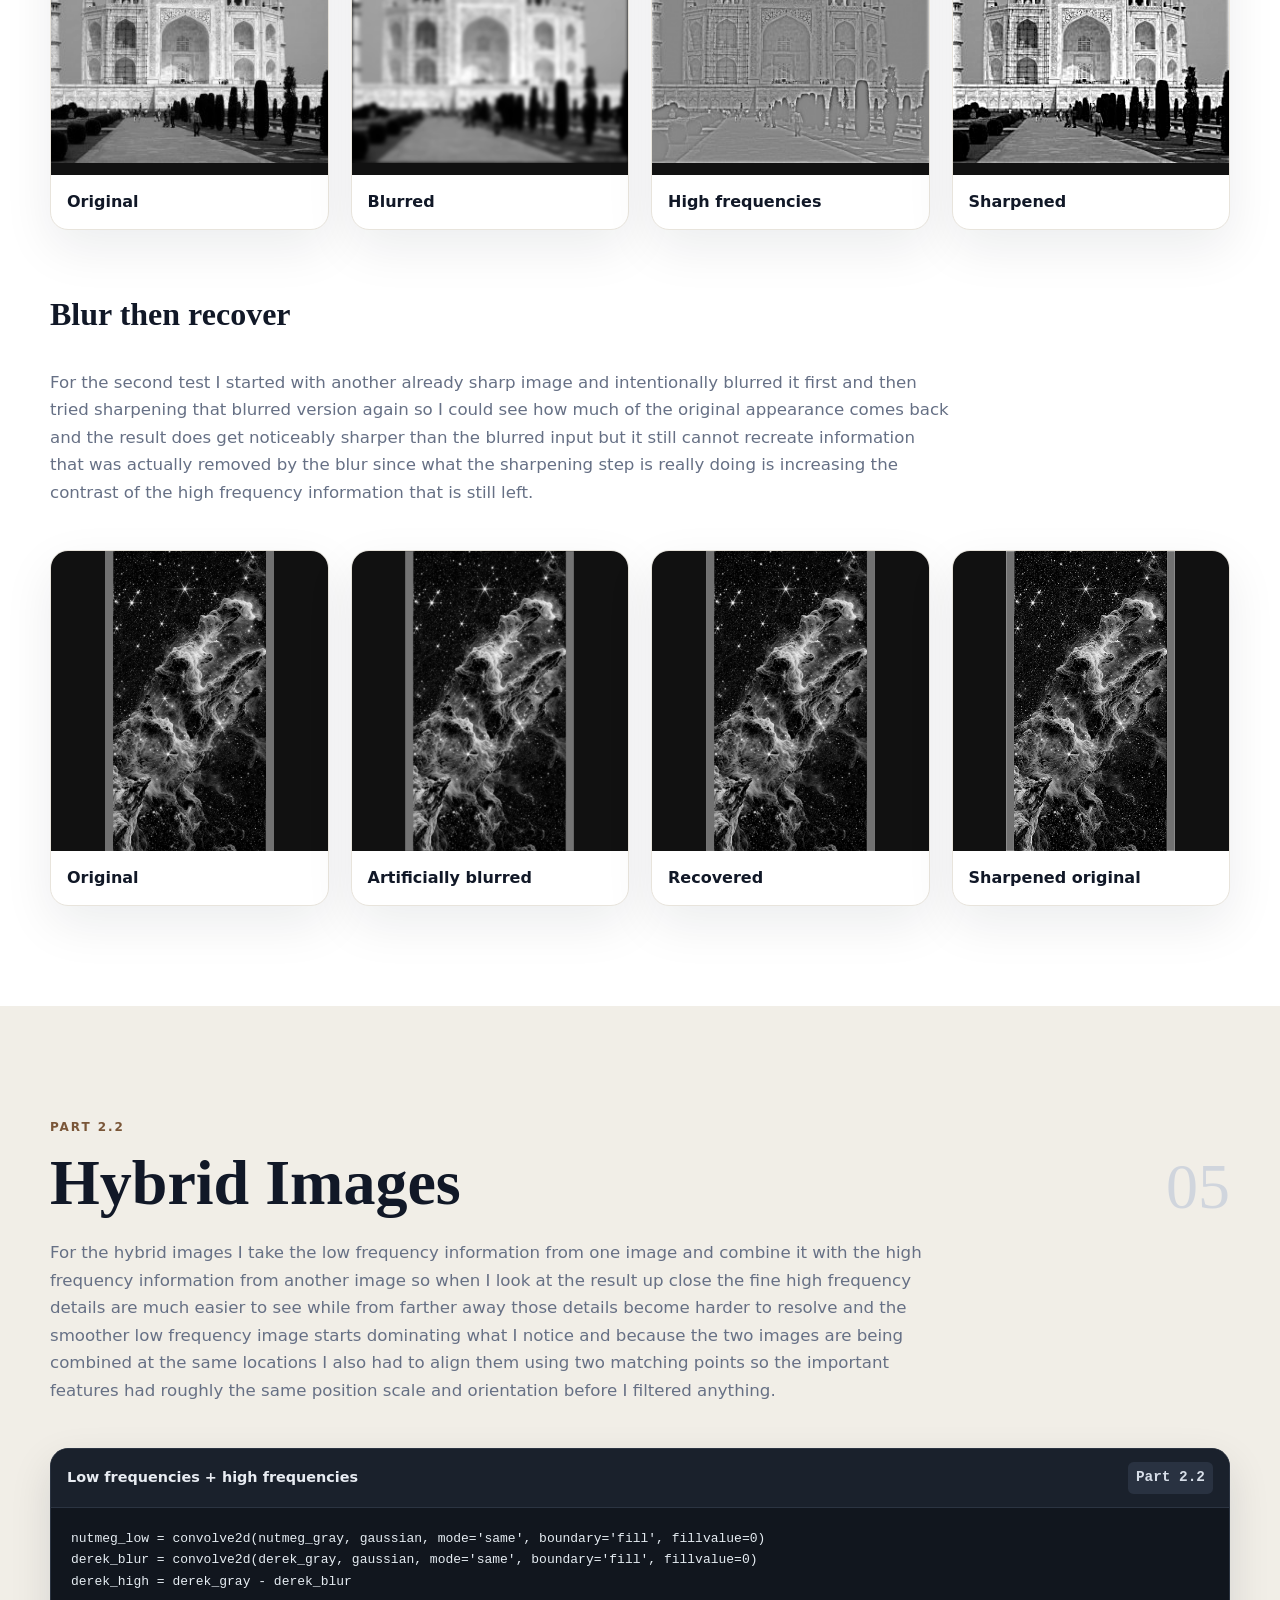
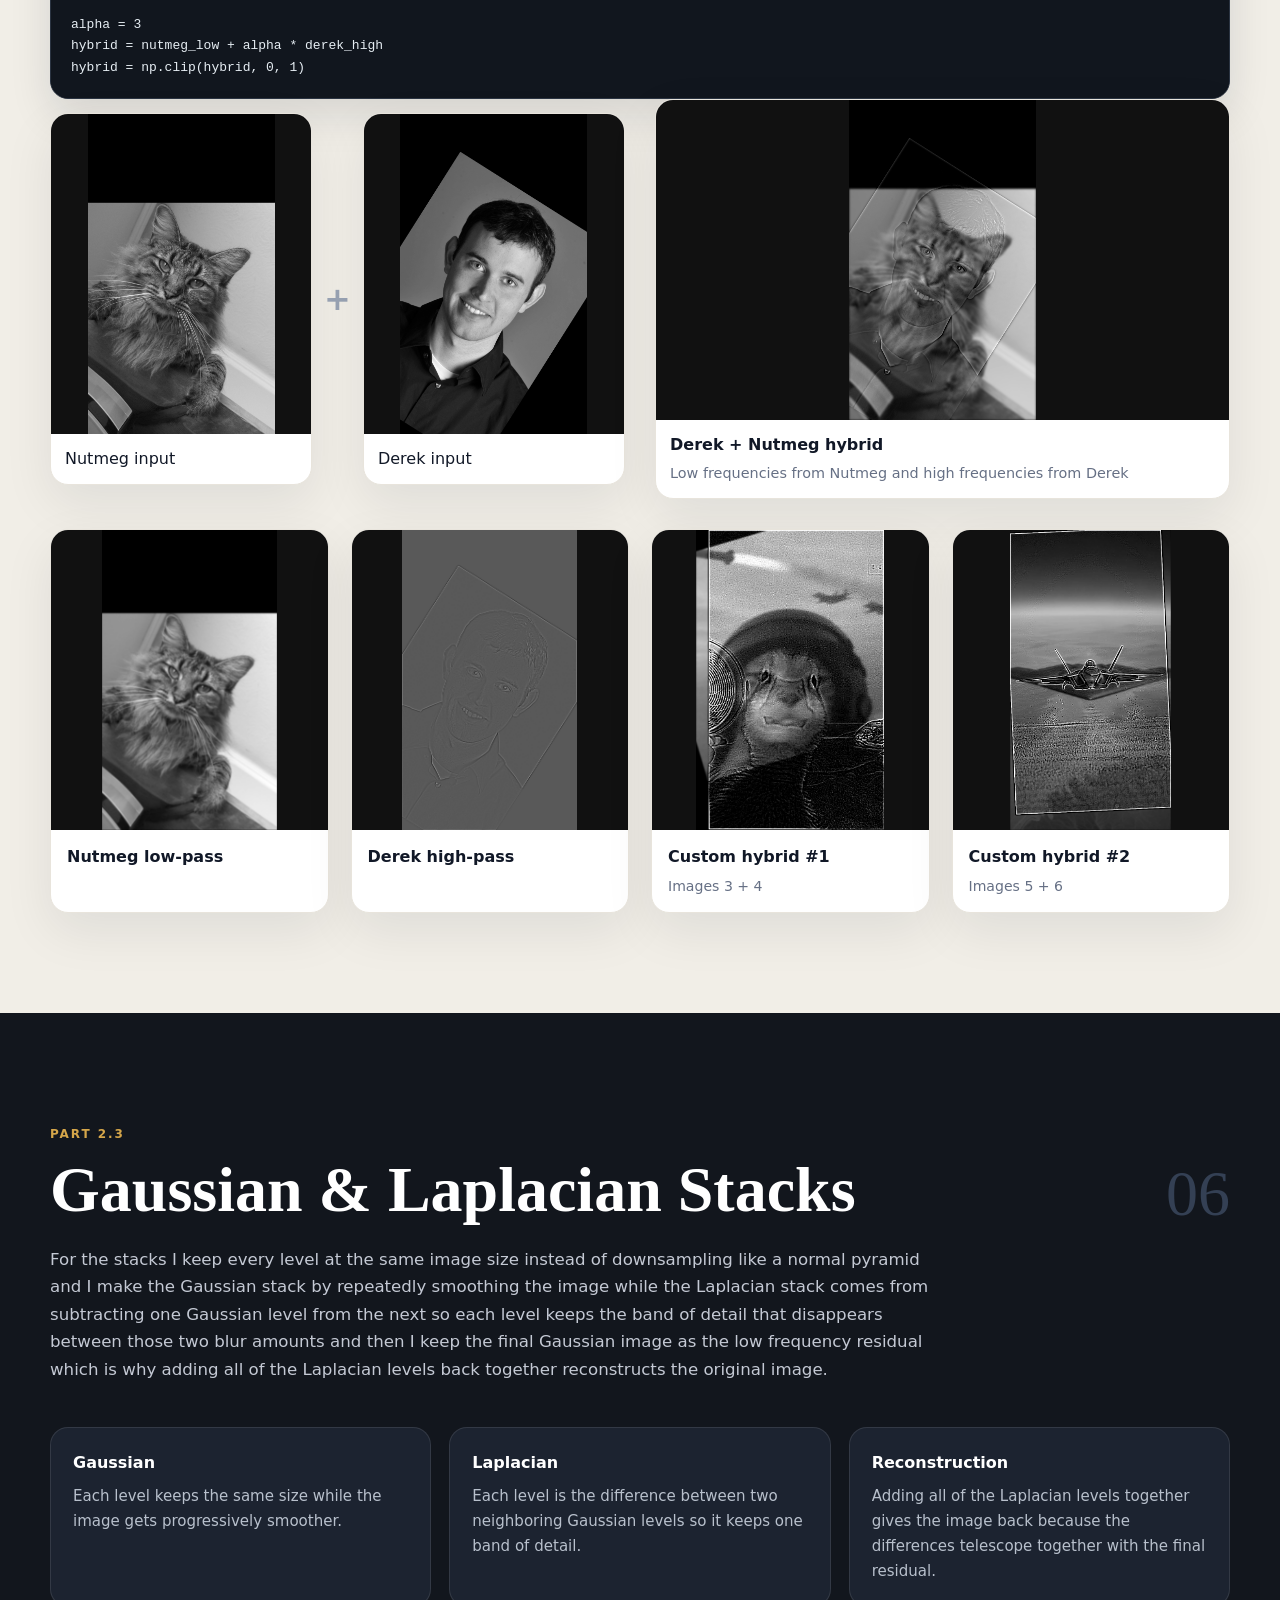
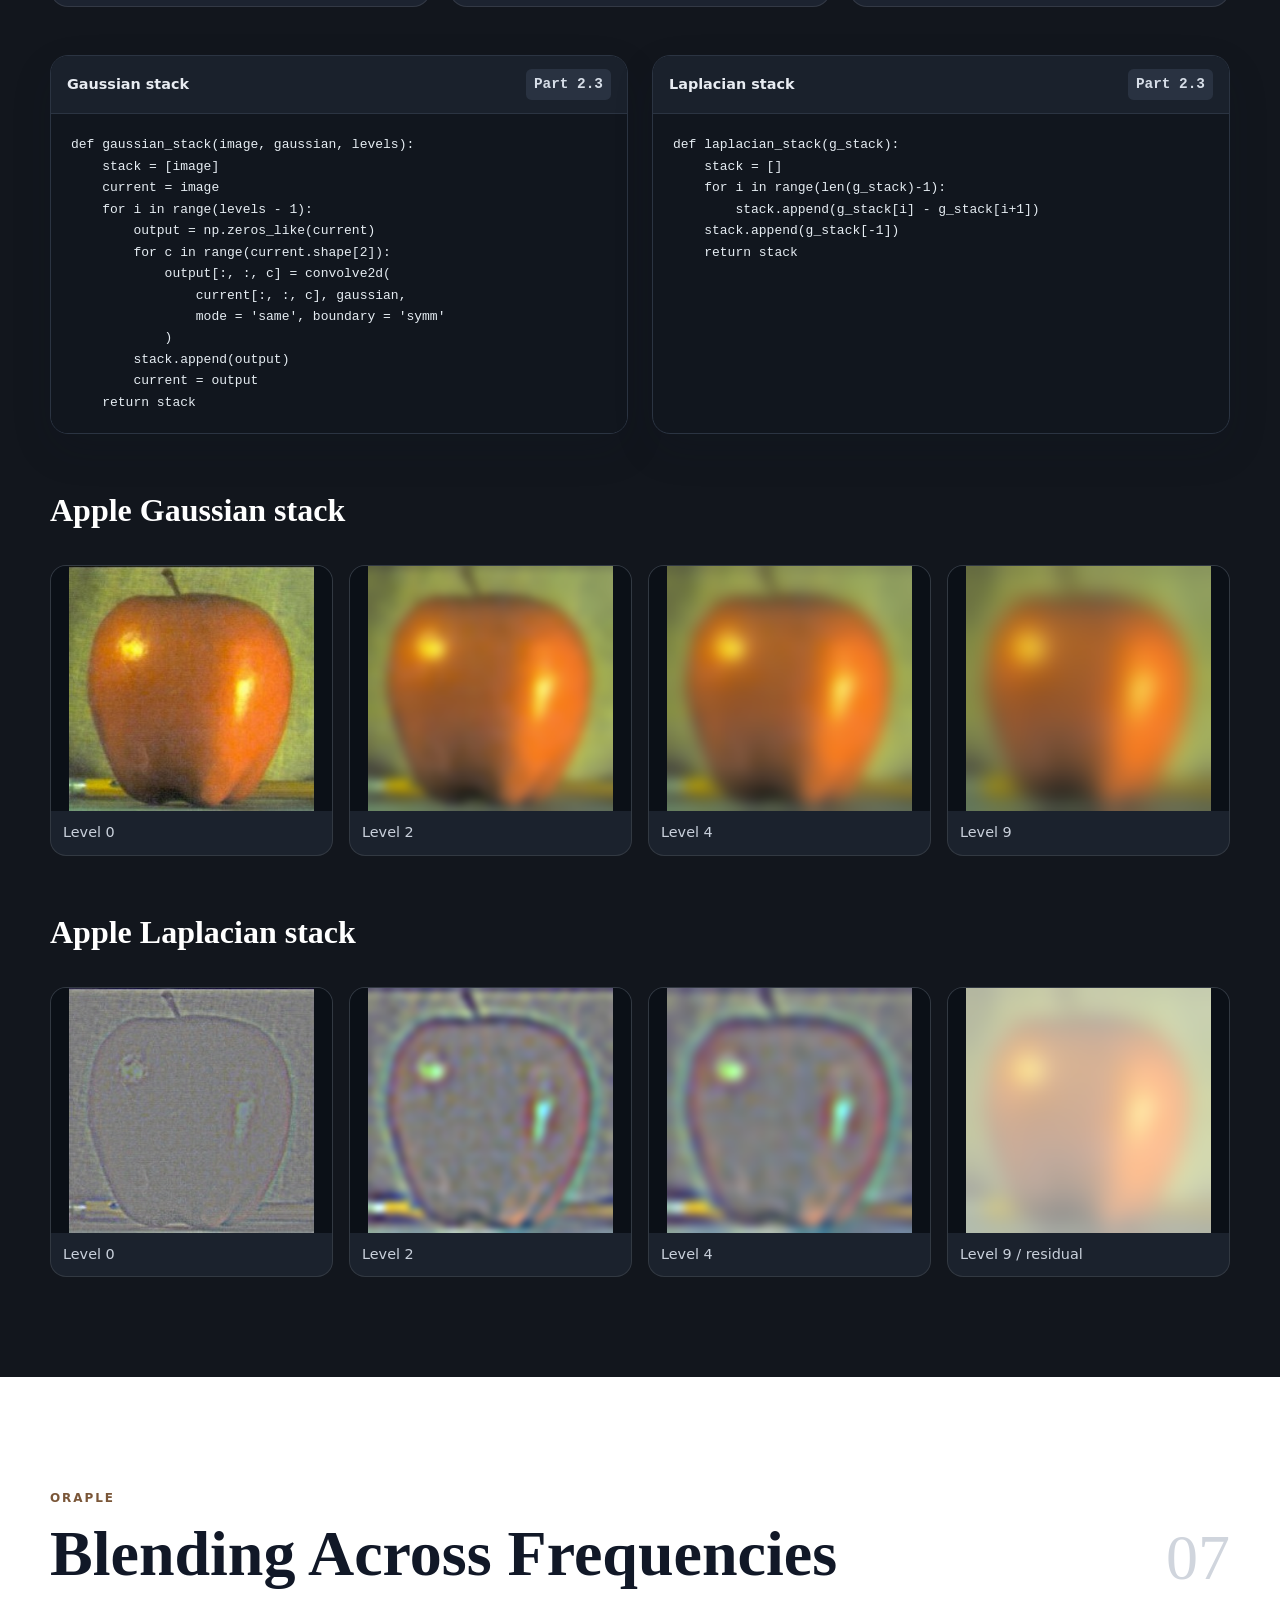
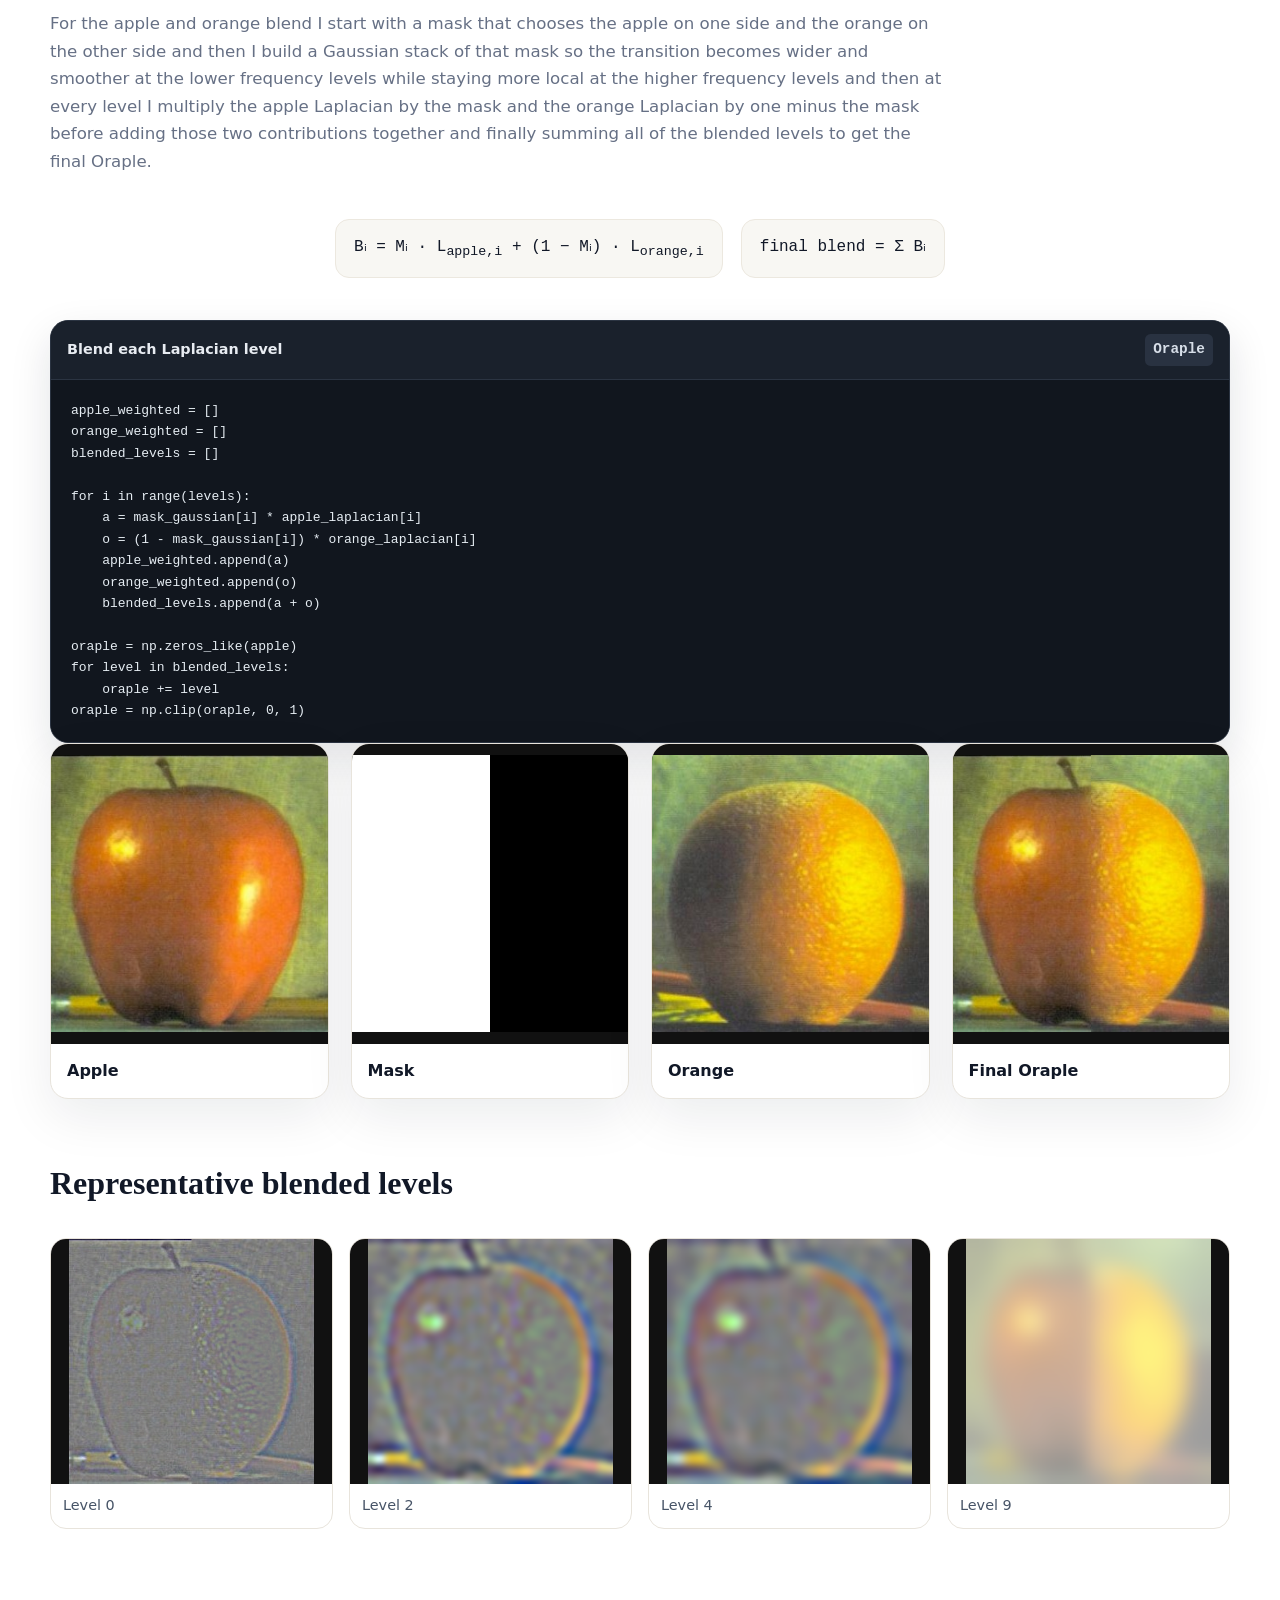
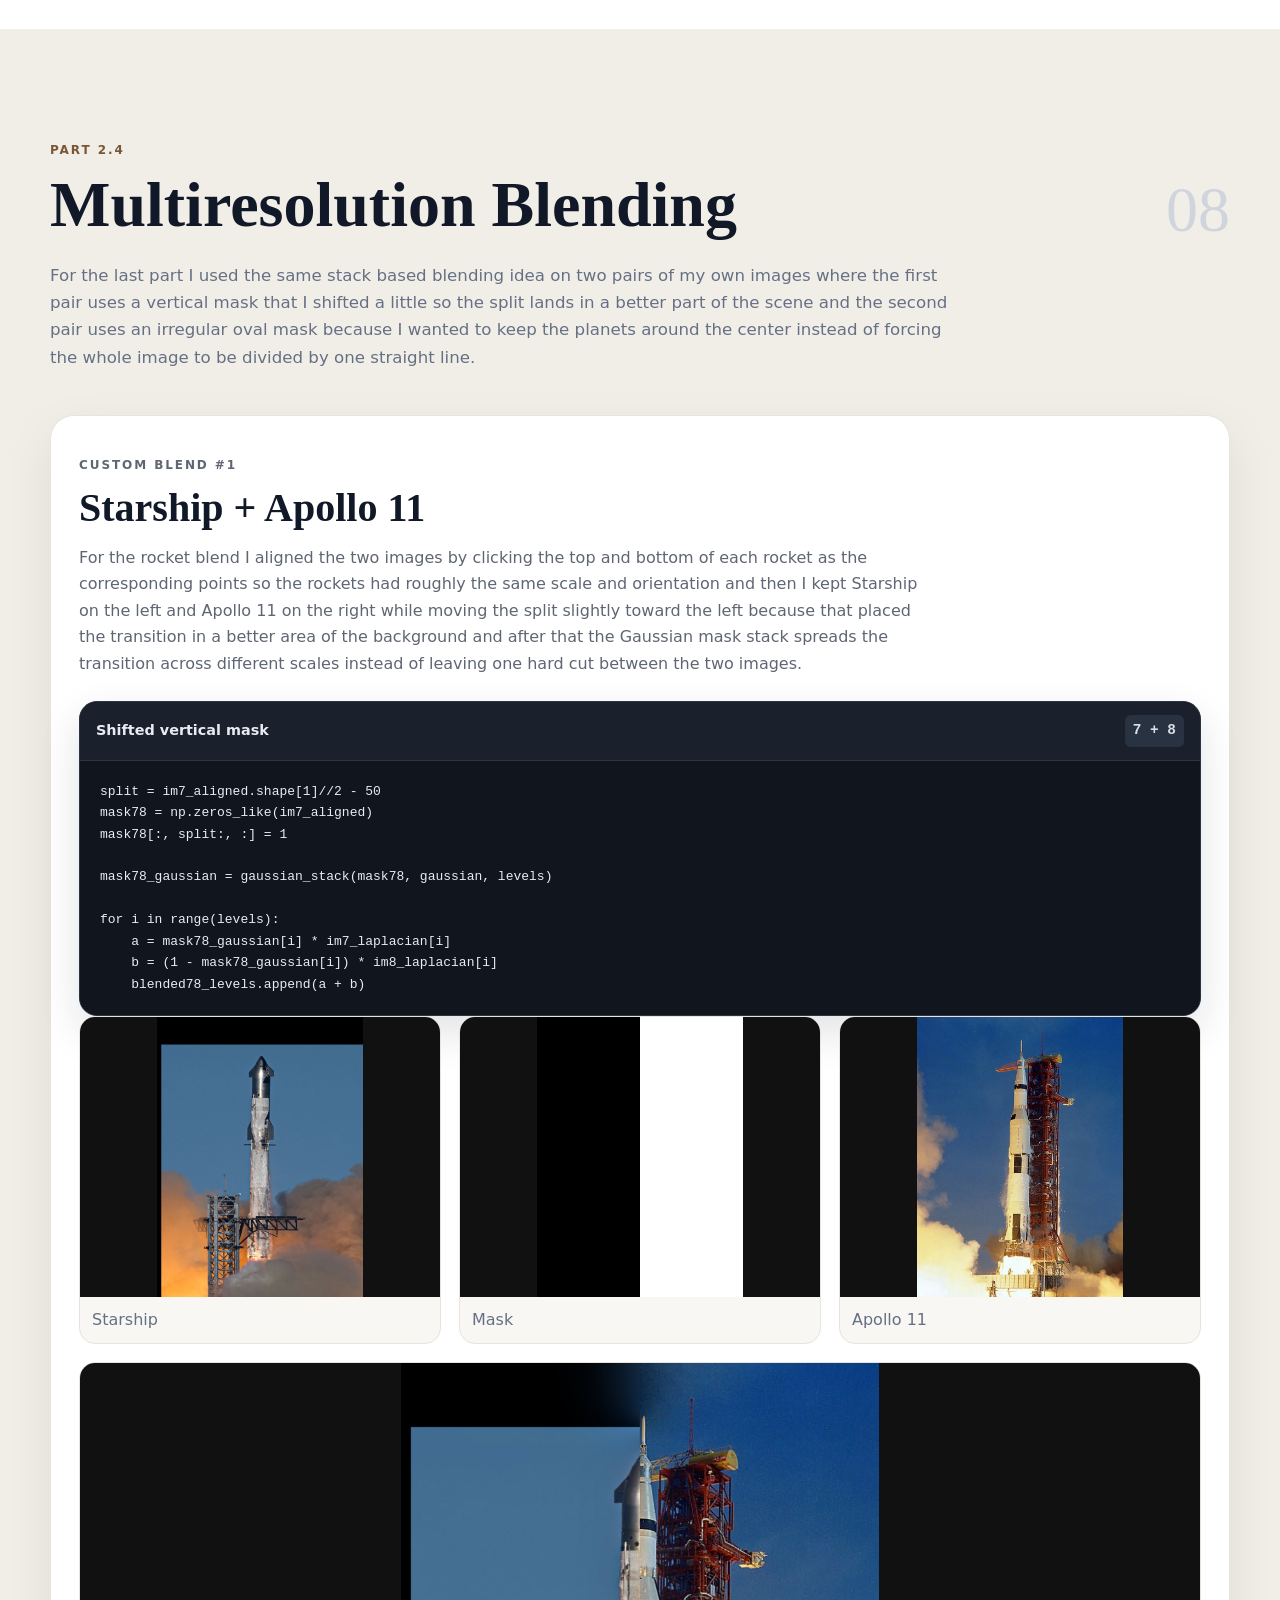
==== commit db36e792: "Rewrite Project 2 text in a more natural voice" ====
--- a/proj2/index.html
+++ b/proj2/index.html
@@ -27,7 +27,7 @@
   <div class="hero-content shell">
     <p class="eyebrow">UC Berkeley · Fall 2026</p>
     <h1>Fun with Filters<br>and Frequencies!</h1>
-    <p class="lede">Convolution, gradients, sharpening, hybrid images, Gaussian and Laplacian stacks, and multiresolution blending.</p>
+    <p class="lede">In this project I worked through convolution and image derivatives first and then kept building on the same frequency ideas for sharpening hybrid images Gaussian and Laplacian stacks and finally multiresolution blending.</p>
     <div class="hero-meta"><span>Raymond Chbeir</span><span class="dot">•</span><span>CS180: Intro to Computer Vision and Computational Photography</span></div>
     <a class="scroll-btn" href="#overview">View project ↓</a>
   </div>
@@ -38,10 +38,10 @@
 <section class="intro shell" id="overview">
   <p class="section-kicker">Overview</p>
   <div class="intro-grid">
-    <h2>Most of this project is really about separating an image into different kinds of information.</h2>
+    <h2>The main thing I got from this project is that a lot of image processing starts making more sense once you think about what information is sitting at different frequencies.</h2>
     <div>
-      <p>I started with convolution and finite difference filters to pull out image derivatives and edges. From there I used Gaussian filters to control high and low frequencies, which leads naturally into sharpening, hybrid images, and finally multiresolution blending.</p>
-      <p>The part that clicked for me is that the Laplacian stack is basically splitting an image into bands of detail. Once both images are split into those bands, I can blend each band with a smooth mask and add everything back together.</p>
+      <p>I started with convolution and finite difference filters so I could see how derivatives and edges come out of an image and from there I used Gaussian filters to control what high and low frequency information stays in the image which then leads pretty naturally into sharpening hybrid images and multiresolution blending.</p>
+      <p>The part that made the later sections click for me was thinking of the Laplacian stack as a way of separating an image into different bands of detail because once both images are broken into those bands I can blend each level using a smooth mask and then add all of those contributions back together to recover one final image.</p>
     </div>
   </div>
   <div class="pipeline">
@@ -58,18 +58,18 @@
 <section class="project-section" id="part1">
   <div class="shell">
     <div class="section-heading"><div><p class="section-kicker">Part 1.1</p><h2>Convolutions from Scratch</h2></div><span class="section-number">01</span></div>
-    <p class="section-copy">I implemented convolution two ways. The first version uses four nested loops and explicitly computes every multiply-and-add. The second still loops over output pixels, but uses a NumPy slice for the local image patch and computes the dot product in one operation. In both cases I flip the kernel first and zero-pad the image so the output has the same size as the input.</p>
+    <p class="section-copy">For convolution I implemented it in two different ways where the first version uses four loops so every multiply and addition is done explicitly and then the second version still loops over the output pixels but instead of looping through every value in the kernel I take the whole local image patch at once and use NumPy to do that multiplication and sum while both versions still flip the kernel first and zero pad the image so the output stays the same size as the input.</p>
 
     <div class="method-grid">
       <article class="method-card">
         <p class="mini-label">4-loop version</p>
         <h3>Everything explicit</h3>
-        <p>For every output pixel I loop over every kernel row and column. It is useful because the mechanics of convolution are completely visible, but it is slow because almost all of the work happens in Python loops.</p>
+        <p>For every output pixel I go through every row and column of the kernel and calculate the contribution one value at a time which made the actual mechanics of convolution very easy to see even though it is obviously much slower since basically all of the work is happening inside Python loops.</p>
       </article>
       <article class="method-card">
         <p class="mini-label">2-loop version</p>
         <h3>Same idea, less Python</h3>
-        <p>I still move over every image location, but I multiply the whole image patch by the flipped kernel at once. This is much faster, and SciPy's <code>convolve2d</code> is faster again because the implementation is optimized underneath Python.</p>
+        <p>For the second version I still move through every image location but I grab the whole patch under the kernel and multiply that patch by the flipped kernel in one operation which cuts out two Python loops and makes it much faster while SciPy's <code>convolve2d</code> is faster again because that implementation is already optimized below the Python level.</p>
       </article>
     </div>
 
@@ -125,7 +125,7 @@
 <section class="project-section alt" id="edges">
   <div class="shell">
     <div class="section-heading"><div><p class="section-kicker">Part 1.2</p><h2>Finite Difference Edge Detection</h2></div><span class="section-number">02</span></div>
-    <p class="section-copy">I applied the finite difference filters to the cameraman image, then combined the derivatives using the gradient magnitude. Thresholding that magnitude gives a binary edge map. The threshold is a tradeoff: too low and texture/noise appears everywhere, too high and real edges disappear.</p>
+    <p class="section-copy">For the cameraman image I applied the finite difference filters in both directions and then combined those two derivative images using the gradient magnitude so that I could get one value describing how strong the change is at each pixel and after that I thresholded the magnitude to make the binary edge image where the main thing I had to tune was making the threshold high enough to remove a lot of the small noisy responses without pushing it so high that the real edges started disappearing too.</p>
 
     <article class="code-block inline-code">
       <div class="code-title"><span>Gradient magnitude + threshold</span><code>Part 1.2</code></div>
@@ -152,7 +152,7 @@
 <section class="project-section dark" id="dog">
   <div class="shell">
     <div class="section-heading light-heading"><div><p class="section-kicker gold">Part 1.3</p><h2>Derivative of Gaussian</h2></div><span class="section-number">03</span></div>
-    <p class="section-copy light-copy">The raw finite difference result reacts to a lot of small intensity changes. Blurring first suppresses those high-frequency changes, so the derivative response becomes cleaner. I also convolved the Gaussian itself with D<sub>x</sub> and D<sub>y</sub> to make derivative-of-Gaussian filters and then applied those directly to the image. Aside from boundary behavior, the result matches blur-then-differentiate because convolution is associative.</p>
+    <p class="section-copy light-copy">The normal finite difference filters respond to basically every small intensity change in the image which means a lot of noise and little texture can show up as edges so I first blur the image with a Gaussian to remove some of those small high frequency changes and then take the derivatives which gives a much cleaner result and after that I also convolve the Gaussian itself with D<sub>x</sub> and D<sub>y</sub> to create derivative of Gaussian filters so I can apply each one directly to the image and get essentially the same result apart from the boundary behavior since convolution is associative.</p>
 
     <article class="code-block inline-code">
       <div class="code-title"><span>Derivative-of-Gaussian filters</span><code>Part 1.3</code></div>
@@ -183,7 +183,7 @@
 <section class="project-section" id="part21">
   <div class="shell">
     <div class="section-heading"><div><p class="section-kicker">Part 2.1</p><h2>Image Sharpening</h2></div><span class="section-number">04</span></div>
-    <p class="section-copy">Sharpening comes from taking the high-frequency part of an image and adding it back to the original. I get the high frequencies by subtracting a Gaussian-blurred version from the original. Increasing the scale on that high-frequency component makes the result sharper, but too much starts to look artificial.</p>
+    <p class="section-copy">For sharpening I first blur the image with a Gaussian and subtract that blurred version from the original which leaves the higher frequency detail that was removed by the blur and then I add some scaled amount of that detail back onto the original image so the edges and smaller structures become more noticeable while increasing the scale too much eventually starts making the image look unnatural instead of just sharper.</p>
 
     <div class="formula-card">
       <span>high frequencies = image − blur(image)</span>
@@ -211,7 +211,7 @@
     </div>
 
     <h3 class="subhead spaced">Blur then recover</h3>
-    <p class="section-copy">For a second test I took an already sharp image, blurred it myself, and then sharpened the blurred image. The recovered image looks sharper than the blurred input, but information removed by the blur is not actually recreated. Sharpening boosts the remaining high-frequency contrast; it does not undo the blur perfectly.</p>
+    <p class="section-copy">For the second test I started with another already sharp image and intentionally blurred it first and then tried sharpening that blurred version again so I could see how much of the original appearance comes back and the result does get noticeably sharper than the blurred input but it still cannot recreate information that was actually removed by the blur since what the sharpening step is really doing is increasing the contrast of the high frequency information that is still left.</p>
     <div class="result-grid four-grid">
       <figure class="result-card"><img src="images/pillars_original.png" alt="Pillars original"><figcaption><strong>Original</strong></figcaption></figure>
       <figure class="result-card"><img src="images/pillars_blurred.png" alt="Pillars blurred"><figcaption><strong>Artificially blurred</strong></figcaption></figure>
@@ -224,7 +224,7 @@
 <section class="project-section alt" id="hybrids">
   <div class="shell">
     <div class="section-heading"><div><p class="section-kicker">Part 2.2</p><h2>Hybrid Images</h2></div><span class="section-number">05</span></div>
-    <p class="section-copy">A hybrid image combines the low frequencies from one image with the high frequencies from another. Up close, the high-frequency image dominates because the fine details are visible. From farther away those details disappear and the low-frequency image becomes more noticeable. The alignment matters a lot, so I used two matching points to put the important features at similar scale and orientation before filtering.</p>
+    <p class="section-copy">For the hybrid images I take the low frequency information from one image and combine it with the high frequency information from another image so when I look at the result up close the fine high frequency details are much easier to see while from farther away those details become harder to resolve and the smoother low frequency image starts dominating what I notice and because the two images are being combined at the same locations I also had to align them using two matching points so the important features had roughly the same position scale and orientation before I filtered anything.</p>
 
     <article class="code-block inline-code">
       <div class="code-title"><span>Low frequencies + high frequencies</span><code>Part 2.2</code></div>
@@ -243,7 +243,7 @@
         <span>+</span>
         <figure><img src="images/derek_gray.png" alt="Derek grayscale"><figcaption>Derek input</figcaption></figure>
       </div>
-      <figure class="hybrid-main"><img src="images/derek_nutmeg_hybrid.png" alt="Derek Nutmeg hybrid"><figcaption><strong>Derek + Nutmeg hybrid</strong><span>Low frequencies from Nutmeg, high frequencies from Derek</span></figcaption></figure>
+      <figure class="hybrid-main"><img src="images/derek_nutmeg_hybrid.png" alt="Derek Nutmeg hybrid"><figcaption><strong>Derek + Nutmeg hybrid</strong><span>Low frequencies from Nutmeg and high frequencies from Derek</span></figcaption></figure>
     </div>
 
     <div class="result-grid hybrid-grid">
@@ -258,12 +258,12 @@
 <section class="project-section dark" id="stacks">
   <div class="shell">
     <div class="section-heading light-heading"><div><p class="section-kicker gold">Part 2.3</p><h2>Gaussian & Laplacian Stacks</h2></div><span class="section-number">06</span></div>
-    <p class="section-copy light-copy">Unlike a pyramid, my stack keeps every level at the same image size. The Gaussian stack repeatedly smooths the image. The Laplacian stack is formed by subtracting consecutive Gaussian levels, so each level stores a band of detail that disappeared between those blur scales. I keep the final Gaussian level as the low-frequency residual, which means summing the Laplacian stack reconstructs the image.</p>
+    <p class="section-copy light-copy">For the stacks I keep every level at the same image size instead of downsampling like a normal pyramid and I make the Gaussian stack by repeatedly smoothing the image while the Laplacian stack comes from subtracting one Gaussian level from the next so each level keeps the band of detail that disappears between those two blur amounts and then I keep the final Gaussian image as the low frequency residual which is why adding all of the Laplacian levels back together reconstructs the original image.</p>
 
     <div class="stack-explain">
-      <div><strong>Gaussian</strong><span>G₀, G₁, G₂, … become progressively smoother.</span></div>
-      <div><strong>Laplacian</strong><span>Lᵢ = Gᵢ − Gᵢ₊₁, with the last Gaussian kept as the residual.</span></div>
-      <div><strong>Reconstruction</strong><span>Add all Laplacian levels back together.</span></div>
+      <div><strong>Gaussian</strong><span>Each level keeps the same size while the image gets progressively smoother.</span></div>
+      <div><strong>Laplacian</strong><span>Each level is the difference between two neighboring Gaussian levels so it keeps one band of detail.</span></div>
+      <div><strong>Reconstruction</strong><span>Adding all of the Laplacian levels together gives the image back because the differences telescope together with the final residual.</span></div>
     </div>
 
     <div class="code-grid two-code inline-code">
@@ -316,7 +316,7 @@
 <section class="project-section" id="oraple">
   <div class="shell">
     <div class="section-heading"><div><p class="section-kicker">Oraple</p><h2>Blending Across Frequencies</h2></div><span class="section-number">07</span></div>
-    <p class="section-copy">For the apple and orange I use a half-image mask and build a Gaussian stack of that mask too. At every level, the mask chooses how much of the apple Laplacian and orange Laplacian to keep. The coarse mask levels have a wide transition, while the fine levels preserve local detail. I add all the blended Laplacian levels at the end to get the final Oraple.</p>
+    <p class="section-copy">For the apple and orange blend I start with a mask that chooses the apple on one side and the orange on the other side and then I build a Gaussian stack of that mask so the transition becomes wider and smoother at the lower frequency levels while staying more local at the higher frequency levels and then at every level I multiply the apple Laplacian by the mask and the orange Laplacian by one minus the mask before adding those two contributions together and finally summing all of the blended levels to get the final Oraple.</p>
 
     <div class="formula-card">
       <span>Bᵢ = Mᵢ · L<sub>apple,i</sub> + (1 − Mᵢ) · L<sub>orange,i</sub></span>
@@ -362,13 +362,13 @@
 <section class="project-section alt" id="blending">
   <div class="shell">
     <div class="section-heading"><div><p class="section-kicker">Part 2.4</p><h2>Multiresolution Blending</h2></div><span class="section-number">08</span></div>
-    <p class="section-copy">I used the same stack-based blending process on two custom examples. The first uses a shifted vertical mask. The second uses an irregular oval mask, which was useful because I wanted to keep the planets in the middle instead of splitting the image along a straight line.</p>
+    <p class="section-copy">For the last part I used the same stack based blending idea on two pairs of my own images where the first pair uses a vertical mask that I shifted a little so the split lands in a better part of the scene and the second pair uses an irregular oval mask because I wanted to keep the planets around the center instead of forcing the whole image to be divided by one straight line.</p>
 
     <article class="blend-case">
       <div class="blend-copy">
         <p class="mini-label">Custom blend #1</p>
         <h3>Starship + Apollo 11</h3>
-        <p>I aligned the rockets using the top and bottom of each rocket as the two corresponding points. After alignment, I placed Starship on the left and Apollo 11 on the right. I moved the split slightly left to put the seam in a better part of the scene, then blurred the mask across the stack so the transition happens over multiple spatial scales instead of as a hard cut.</p>
+        <p>For the rocket blend I aligned the two images by clicking the top and bottom of each rocket as the corresponding points so the rockets had roughly the same scale and orientation and then I kept Starship on the left and Apollo 11 on the right while moving the split slightly toward the left because that placed the transition in a better area of the background and after that the Gaussian mask stack spreads the transition across different scales instead of leaving one hard cut between the two images.</p>
       </div>
 
       <article class="code-block inline-code">
@@ -397,7 +397,7 @@
       <div class="blend-copy">
         <p class="mini-label">Custom blend #2 · irregular mask</p>
         <h3>Planet Blend</h3>
-        <p>For this one a straight split did not make sense because the part I wanted to preserve was around the center. I made an oval mask around that region. A hard oval still left a very obvious seam, so I blurred the oval itself before building its Gaussian stack. That gave even the first mask level a gradual transition and made the final composite much smoother.</p>
+        <p>For the planet blend a straight split did not really make sense because the part I wanted to keep was concentrated around the middle of the images so I made an oval mask around that region and when I first tried the hard oval the outline was still very visible which made the whole thing look pasted together so I blurred the oval itself before I built the Gaussian mask stack and that way even the first mask level already has a gradual transition which ended up making the final result much smoother.</p>
       </div>
 
       <article class="code-block inline-code">
@@ -440,7 +440,7 @@
 
     <div class="explanation-card">
       <div class="explanation-label">What I took away from this</div>
-      <p>The mask matters just as much as the image stacks. If the mask has a hard boundary at the finest level, a difficult pair can still look pasted together. For the irregular blend, softening the initial oval before creating the mask stack was what finally removed most of the visible seam.</p>
+      <p>The main thing I noticed from these blends is that the mask can matter just as much as the image stacks because even if the multiresolution blending itself is working a hard boundary in the mask can still show up pretty clearly when the two source images are very different and for the planet example the change that actually made it look much better was softening the oval first and then creating the rest of the mask stack from that already smooth starting point.</p>
     </div>
   </div>
 </section>
@@ -450,7 +450,7 @@
     <div>
       <p class="section-kicker">Project files</p>
       <h2>Built in Python / Jupyter</h2>
-      <p>The code snippets are now placed directly with the part of the project where I used them.</p>
+      <p>I kept the main code snippets next to the sections where I actually used them so the implementation and the results are together instead of having all of the code separated at the end of the page.</p>
     </div>
     <a class="code-link" href="https://github.com/raymondchbeir/cs180/tree/main/proj2">View project files ↗</a>
   </div>
